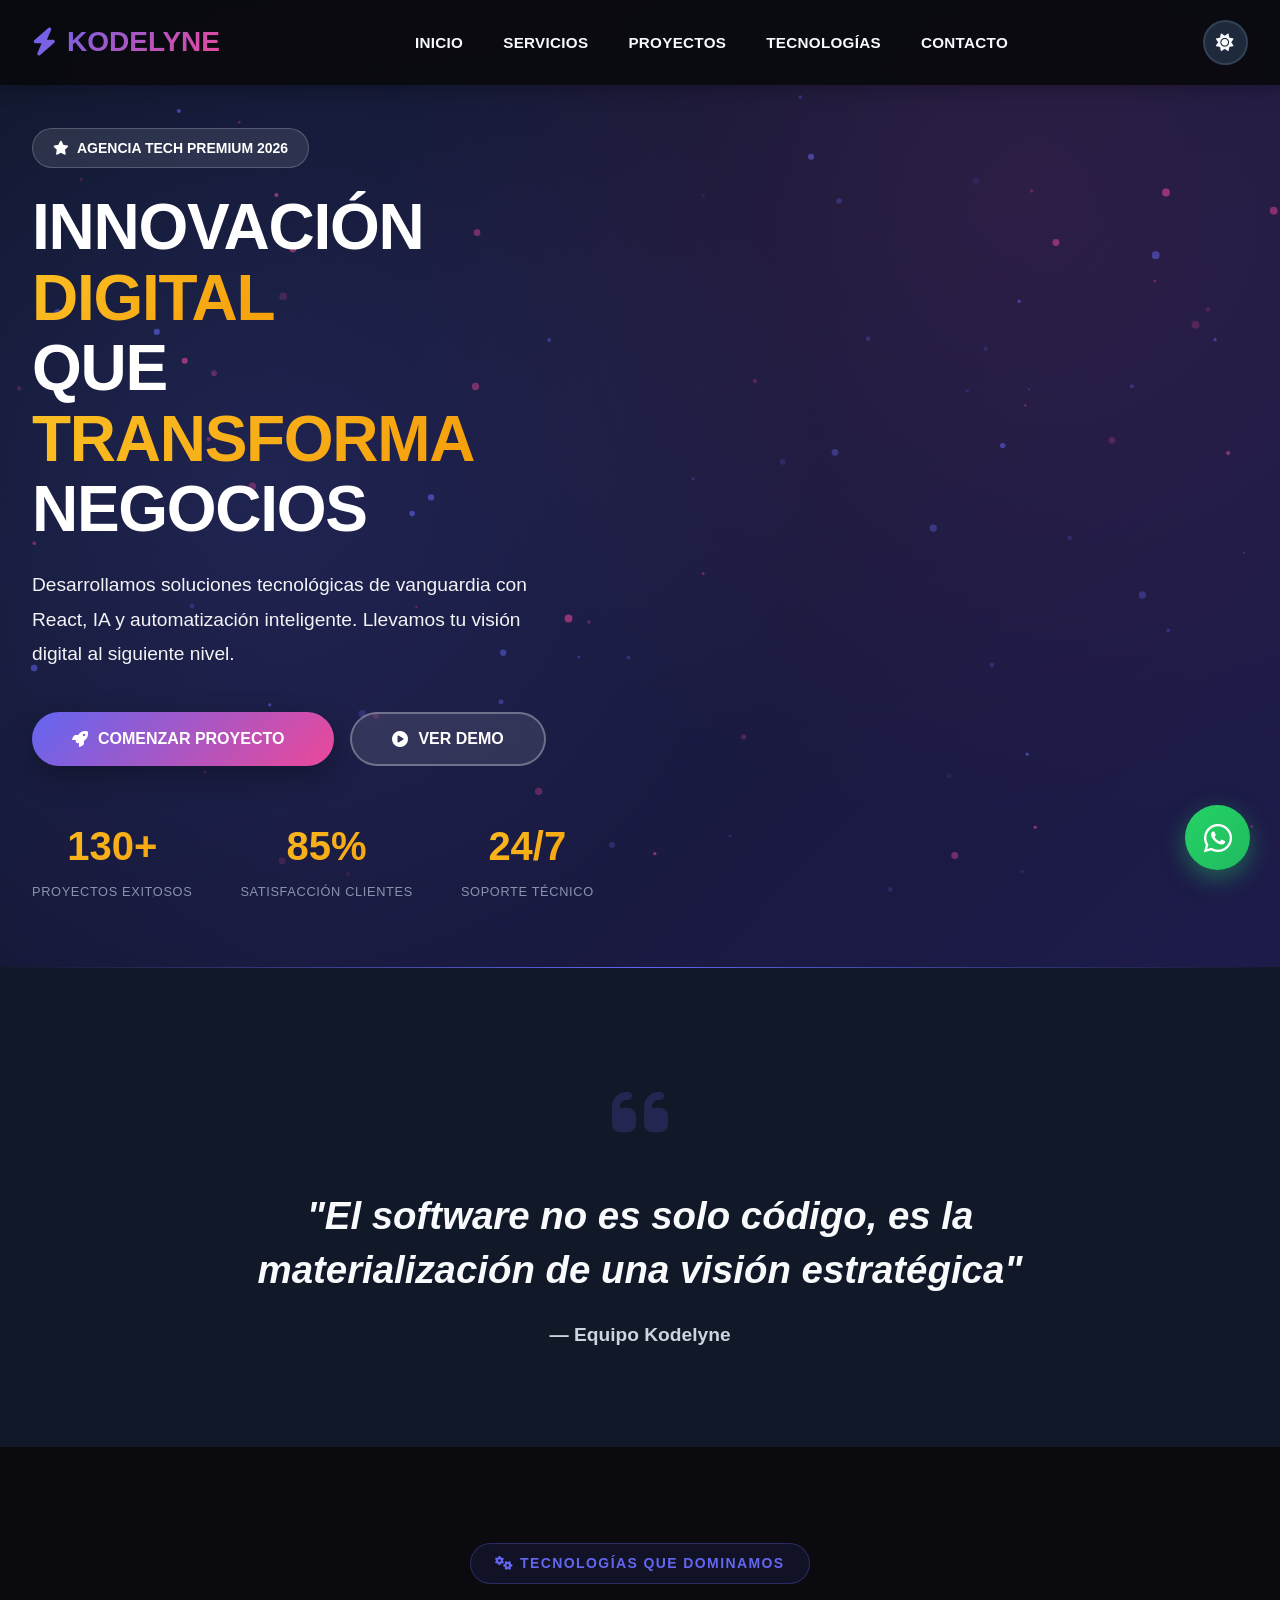
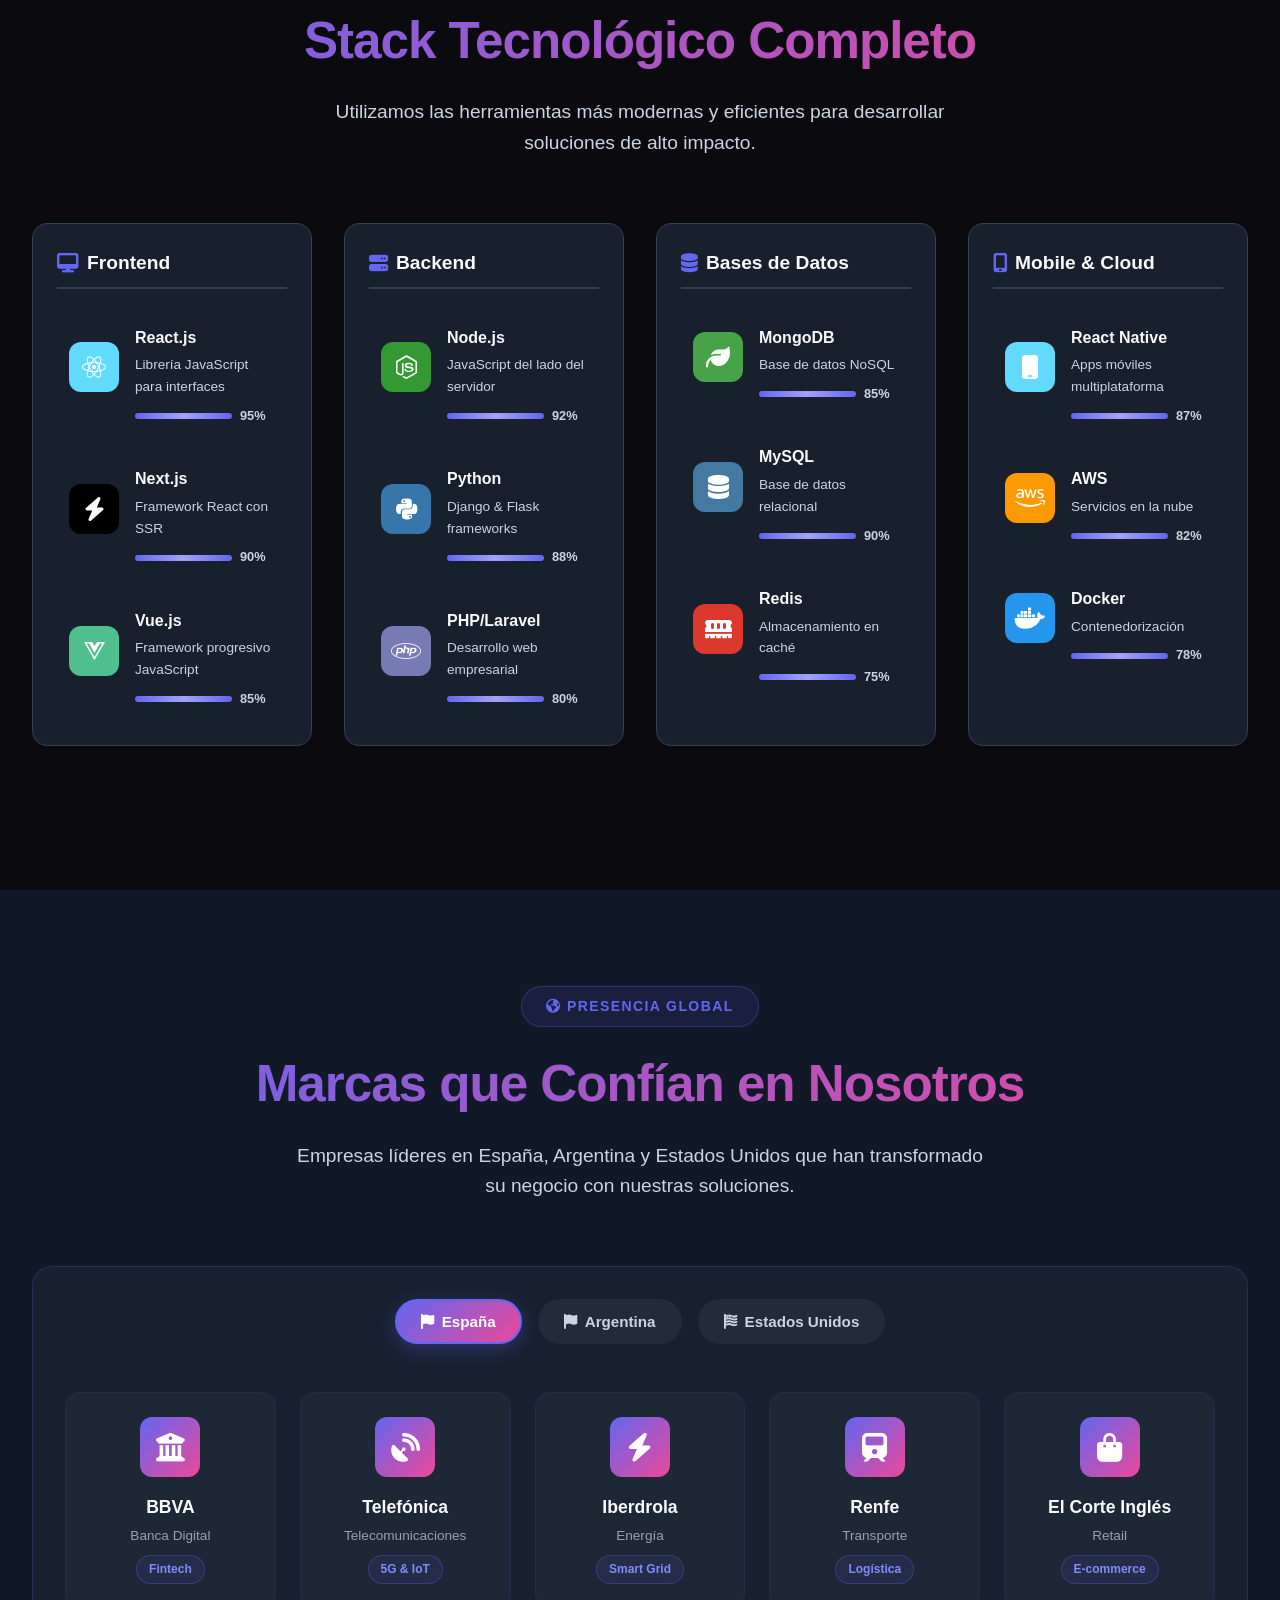
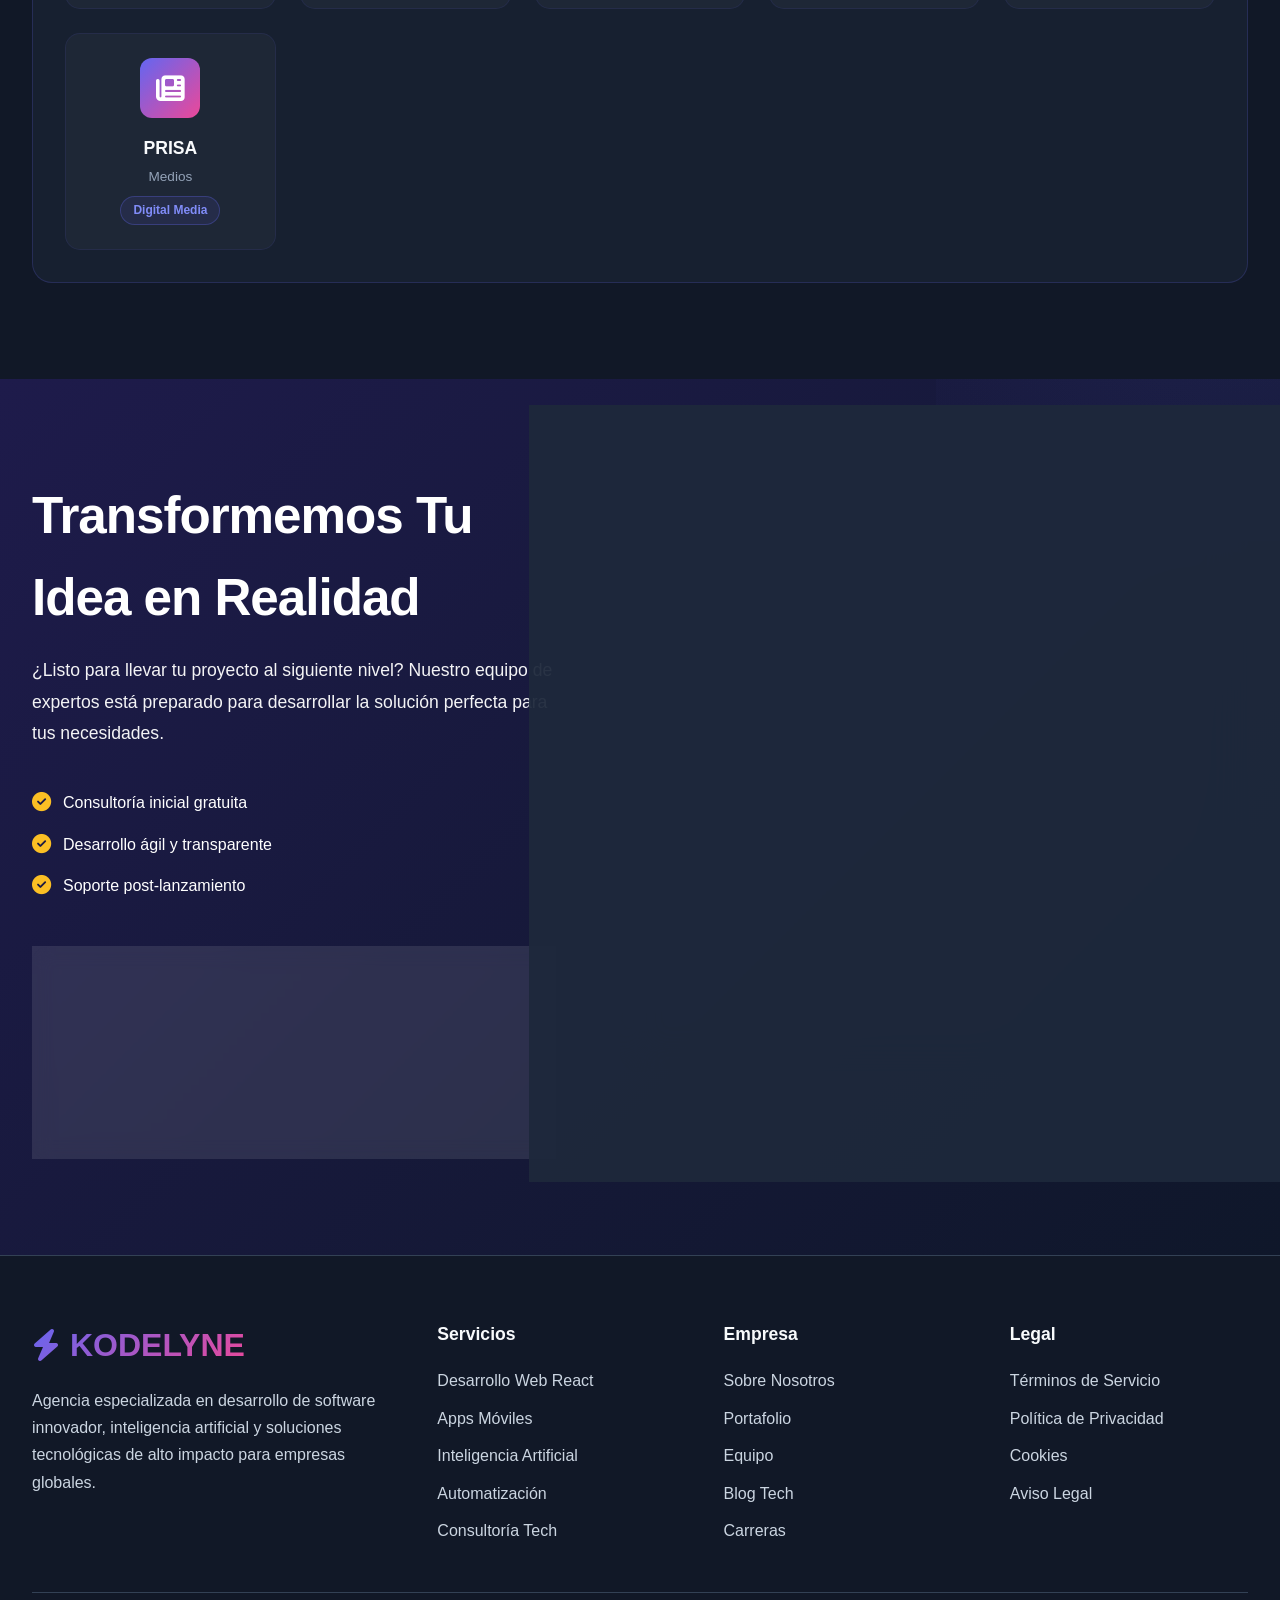
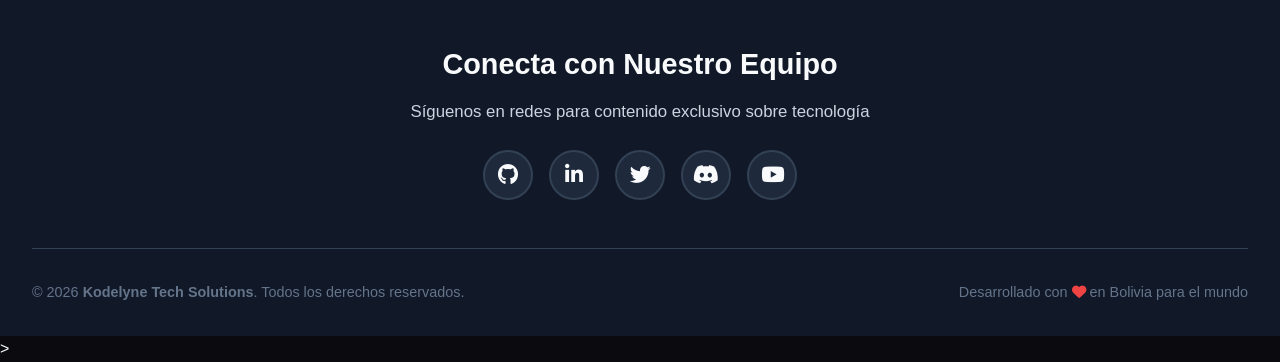
==== index.html @ aa5696c3 "Add files via upload" ====
<!DOCTYPE html>
<html lang="es">
<head>
    <meta charset="UTF-8">
    <meta name="viewport" content="width=device-width, initial-scale=1.0">
    <title>Kodelyne - Consultoría Tech Innovadora</title>
    
    <!-- SOLO CSS y FontAwesome -->
    <link rel="stylesheet" href="./css/styles.css">
    <link rel="stylesheet" href="https://cdnjs.cloudflare.com/ajax/libs/font-awesome/6.4.0/css/all.min.css">
    
    <!-- Precarga de fuentes -->
    <link rel="preconnect" href="https://fonts.googleapis.com">
    <link rel="preconnect" href="https://fonts.gstatic.com" crossorigin>
    <link href="https://fonts.googleapis.com/css2?family=Inter:wght@300;400;500;600;700;800;900&family=JetBrains+Mono:wght@400;500&display=swap" rel="stylesheet">
</head>
<body data-theme="dark">
<!-- NAVBAR -->
<nav class="navbar">
    <div class="container">
        <div class="logo">
            <i class="fas fa-bolt"></i> <span>KODELYNE</span>
        </div>
        <ul class="nav-links">
            <li><a href="#inicio" class="nav-link">INICIO</a></li>
            <li><a href="#servicios" class="nav-link">SERVICIOS</a></li>
            <li><a href="#proyectos" class="nav-link">PROYECTOS</a></li>
            <li><a href="#tecnologias" class="nav-link">TECNOLOGÍAS</a></li>
            <li><a href="#contacto" class="nav-link">CONTACTO</a></li>
        </ul>
        <div class="navbar-actions">
            <button class="theme-toggle" id="themeToggle">
                <i class="fas fa-sun"></i>
            </button>
            <div class="hamburger" id="hamburger">
                <span></span>
                <span></span>
                <span></span>
            </div>
        </div>
    </div>
</nav>

<!-- HERO SECTION -->
<section class="hero" id="inicio">
    <div class="hero-background">
        <div class="particles-container" id="particles"></div>
        <div class="hero-gradient"></div>
        <div class="floating-shapes">
            <div class="shape shape-1"></div>
            <div class="shape shape-2"></div>
            <div class="shape shape-3"></div>
        </div>
    </div>
    
    <div class="container hero-container">
        <div class="hero-content">
            <div class="hero-badge fade-in">
                <i class="fas fa-star"></i>
                <span>AGENCIA TECH PREMIUM 2026</span>
            </div>
            
            <h1 class="fade-in-delay">
                INNOVACIÓN <span class="gradient-text">DIGITAL</span><br>
                QUE <span class="gradient-text">TRANSFORMA</span> NEGOCIOS
            </h1>
            
            <p class="fade-in-delay-2">
                Desarrollamos soluciones tecnológicas de vanguardia con React, IA y automatización inteligente. 
                Llevamos tu visión digital al siguiente nivel.
            </p>
            
            <div class="hero-cta fade-in-delay-3">
                <button class="btn-primary">
                    <i class="fas fa-rocket"></i> COMENZAR PROYECTO
                    <span class="btn-ripple"></span>
                </button>
                <button class="btn-secondary">
                    <i class="fas fa-play-circle"></i> VER DEMO
                </button>
            </div>
            
            <div class="hero-stats fade-in-delay-4">
                <div class="stat-item">
                    <div class="stat-number" data-count="150">0+</div>
                    <div class="stat-label">PROYECTOS EXITOSOS</div>
                </div>
                <div class="stat-item">
                    <div class="stat-number" data-count="98">0%</div>
                    <div class="stat-label">SATISFACCIÓN CLIENTES</div>
                </div>
                <div class="stat-item">
                    <div class="stat-number">24/7</div>
                    <div class="stat-label">SOPORTE TÉCNICO</div>
                </div>
            </div>
        </div>
        
        <div class="hero-visual">
            <div class="phone-mockup">
                <div class="phone-frame">
                    <div class="phone-notch"></div>
                    <div class="phone-screen">
                        <div class="screen-content">
                            <div class="app-header">
                                <div class="app-dot"></div>
                                <div class="app-dot"></div>
                                <div class="app-dot"></div>
                            </div>
                            <div class="app-card app-card-1"></div>
                            <div class="app-card app-card-2"></div>
                            <div class="app-card app-card-3"></div>
                        </div>
                    </div>
                </div>
                <div class="phone-button"></div>
                <div class="phone-shadow"></div>
            </div>
        </div>
    </div>
</section>

<!-- QUOTE SECTION -->
<section class="quote-section">
    <div class="container">
        <div class="quote-content">
            <div class="quote-icon">
                <i class="fas fa-quote-left"></i>
            </div>
            <h2 class="quote-text">
                "El software no es solo código, es la materialización de una visión estratégica"
            </h2>
            <p class="quote-author">— Equipo Kodelyne</p>
        </div>
    </div>
</section>

<!-- SERVICIOS -->
<!-- Reemplaza la sección de servicios con esto: -->
<section class="servicios" id="servicios">
    <div class="container">
        <div class="section-header">
            <div class="section-badge">
                <i class="fas fa-cogs"></i> TECNOLOGÍAS QUE DOMINAMOS
            </div>
            <h2 class="section-title">Stack Tecnológico Completo</h2>
            <p class="section-description">
                Utilizamos las herramientas más modernas y eficientes para desarrollar soluciones de alto impacto.
            </p>
        </div>
        
        <div class="tech-stack-grid">
            <!-- Frontend -->
            <div class="tech-category">
                <h3 class="tech-category-title">
                    <i class="fas fa-desktop"></i> Frontend
                </h3>
                <div class="tech-list">
                    <div class="tech-item">
                        <div class="tech-icon react">
                            <i class="fab fa-react"></i>
                        </div>
                        <div class="tech-info">
                            <h4>React.js</h4>
                            <p>Librería JavaScript para interfaces</p>
                            <div class="tech-level">
                                <div class="level-bar" style="width: 95%"></div>
                                <span>95%</span>
                            </div>
                        </div>
                    </div>
                    
                    <div class="tech-item">
                        <div class="tech-icon next">
                            <i class="fas fa-bolt"></i>
                        </div>
                        <div class="tech-info">
                            <h4>Next.js</h4>
                            <p>Framework React con SSR</p>
                            <div class="tech-level">
                                <div class="level-bar" style="width: 90%"></div>
                                <span>90%</span>
                            </div>
                        </div>
                    </div>
                    
                    <div class="tech-item">
                        <div class="tech-icon vue">
                            <i class="fab fa-vuejs"></i>
                        </div>
                        <div class="tech-info">
                            <h4>Vue.js</h4>
                            <p>Framework progresivo JavaScript</p>
                            <div class="tech-level">
                                <div class="level-bar" style="width: 85%"></div>
                                <span>85%</span>
                            </div>
                        </div>
                    </div>
                </div>
            </div>
            
            <!-- Backend -->
            <div class="tech-category">
                <h3 class="tech-category-title">
                    <i class="fas fa-server"></i> Backend
                </h3>
                <div class="tech-list">
                    <div class="tech-item">
                        <div class="tech-icon node">
                            <i class="fab fa-node-js"></i>
                        </div>
                        <div class="tech-info">
                            <h4>Node.js</h4>
                            <p>JavaScript del lado del servidor</p>
                            <div class="tech-level">
                                <div class="level-bar" style="width: 92%"></div>
                                <span>92%</span>
                            </div>
                        </div>
                    </div>
                    
                    <div class="tech-item">
                        <div class="tech-icon python">
                            <i class="fab fa-python"></i>
                        </div>
                        <div class="tech-info">
                            <h4>Python</h4>
                            <p>Django & Flask frameworks</p>
                            <div class="tech-level">
                                <div class="level-bar" style="width: 88%"></div>
                                <span>88%</span>
                            </div>
                        </div>
                    </div>
                    
                    <div class="tech-item">
                        <div class="tech-icon php">
                            <i class="fab fa-php"></i>
                        </div>
                        <div class="tech-info">
                            <h4>PHP/Laravel</h4>
                            <p>Desarrollo web empresarial</p>
                            <div class="tech-level">
                                <div class="level-bar" style="width: 80%"></div>
                                <span>80%</span>
                            </div>
                        </div>
                    </div>
                </div>
            </div>
            
            <!-- Bases de Datos -->
            <div class="tech-category">
                <h3 class="tech-category-title">
                    <i class="fas fa-database"></i> Bases de Datos
                </h3>
                <div class="tech-list">
                    <div class="tech-item">
                        <div class="tech-icon mongo">
                            <i class="fas fa-leaf"></i>
                        </div>
                        <div class="tech-info">
                            <h4>MongoDB</h4>
                            <p>Base de datos NoSQL</p>
                            <div class="tech-level">
                                <div class="level-bar" style="width: 85%"></div>
                                <span>85%</span>
                            </div>
                        </div>
                    </div>
                    
                    <div class="tech-item">
                        <div class="tech-icon mysql">
                            <i class="fas fa-database"></i>
                        </div>
                        <div class="tech-info">
                            <h4>MySQL</h4>
                            <p>Base de datos relacional</p>
                            <div class="tech-level">
                                <div class="level-bar" style="width: 90%"></div>
                                <span>90%</span>
                            </div>
                        </div>
                    </div>
                    
                    <div class="tech-item">
                        <div class="tech-icon redis">
                            <i class="fas fa-memory"></i>
                        </div>
                        <div class="tech-info">
                            <h4>Redis</h4>
                            <p>Almacenamiento en caché</p>
                            <div class="tech-level">
                                <div class="level-bar" style="width: 75%"></div>
                                <span>75%</span>
                            </div>
                        </div>
                    </div>
                </div>
            </div>
            
            <!-- Mobile & Cloud -->
            <div class="tech-category">
                <h3 class="tech-category-title">
                    <i class="fas fa-mobile-alt"></i> Mobile & Cloud
                </h3>
                <div class="tech-list">
                    <div class="tech-item">
                        <div class="tech-icon react-native">
                            <i class="fas fa-mobile"></i>
                        </div>
                        <div class="tech-info">
                            <h4>React Native</h4>
                            <p>Apps móviles multiplataforma</p>
                            <div class="tech-level">
                                <div class="level-bar" style="width: 87%"></div>
                                <span>87%</span>
                            </div>
                        </div>
                    </div>
                    
                    <div class="tech-item">
                        <div class="tech-icon aws">
                            <i class="fab fa-aws"></i>
                        </div>
                        <div class="tech-info">
                            <h4>AWS</h4>
                            <p>Servicios en la nube</p>
                            <div class="tech-level">
                                <div class="level-bar" style="width: 82%"></div>
                                <span>82%</span>
                            </div>
                        </div>
                    </div>
                    
                    <div class="tech-item">
                        <div class="tech-icon docker">
                            <i class="fab fa-docker"></i>
                        </div>
                        <div class="tech-info">
                            <h4>Docker</h4>
                            <p>Contenedorización</p>
                            <div class="tech-level">
                                <div class="level-bar" style="width: 78%"></div>
                                <span>78%</span>
                            </div>
                        </div>
                    </div>
                </div>
            </div>
        </div>
    </div>
</section>

<!-- TECNOLOGÍAS -->

        
        <div class="tech-grid" id="techGrid">
            <!-- Tecnologías se cargarán dinámicamente -->
        </div>
    </div>
</section>

<!-- CLIENTES -->
<!-- Reemplaza la sección de clientes con esto: -->
<section class="clientes" id="clientes">
    <div class="container">
        <div class="section-header">
            <div class="section-badge">
                <i class="fas fa-globe-americas"></i> PRESENCIA GLOBAL
            </div>
            <h2 class="section-title">Marcas que Confían en Nosotros</h2>
            <p class="section-description">
                Empresas líderes en España, Argentina y Estados Unidos que han transformado su negocio con nuestras soluciones.
            </p>
        </div>
        
        <div class="marcas-container">
            <!-- Pestañas por país -->
            <div class="marcas-tabs">
                <button class="tab-btn active" data-country="espana">
                    <i class="fas fa-flag"></i> España
                </button>
                <button class="tab-btn" data-country="argentina">
                    <i class="fas fa-flag"></i> Argentina
                </button>
                <button class="tab-btn" data-country="usa">
                    <i class="fas fa-flag-usa"></i> Estados Unidos
                </button>
            </div>
            
            <!-- Contenido de pestañas -->
            <div class="marcas-content">
                <!-- España -->
                <div class="marcas-grid active" id="espana">
                    <div class="marca-card">
                        <div class="marca-logo">
                            <i class="fas fa-university"></i>
                        </div>
                        <h3>BBVA</h3>
                        <p>Banca Digital</p>
                        <span class="marca-tag">Fintech</span>
                    </div>
                    
                    <div class="marca-card">
                        <div class="marca-logo">
                            <i class="fas fa-satellite-dish"></i>
                        </div>
                        <h3>Telefónica</h3>
                        <p>Telecomunicaciones</p>
                        <span class="marca-tag">5G & IoT</span>
                    </div>
                    
                    <div class="marca-card">
                        <div class="marca-logo">
                            <i class="fas fa-bolt"></i>
                        </div>
                        <h3>Iberdrola</h3>
                        <p>Energía</p>
                        <span class="marca-tag">Smart Grid</span>
                    </div>
                    
                    <div class="marca-card">
                        <div class="marca-logo">
                            <i class="fas fa-train"></i>
                        </div>
                        <h3>Renfe</h3>
                        <p>Transporte</p>
                        <span class="marca-tag">Logística</span>
                    </div>
                    
                    <div class="marca-card">
                        <div class="marca-logo">
                            <i class="fas fa-shopping-bag"></i>
                        </div>
                        <h3>El Corte Inglés</h3>
                        <p>Retail</p>
                        <span class="marca-tag">E-commerce</span>
                    </div>
                    
                    <div class="marca-card">
                        <div class="marca-logo">
                            <i class="fas fa-newspaper"></i>
                        </div>
                        <h3>PRISA</h3>
                        <p>Medios</p>
                        <span class="marca-tag">Digital Media</span>
                    </div>
                </div>
                
                <!-- Argentina -->
                <div class="marcas-grid" id="argentina">
                    <div class="marca-card">
                        <div class="marca-logo">
                            <i class="fas fa-shopping-cart"></i>
                        </div>
                        <h3>Mercado Libre</h3>
                        <p>E-commerce</p>
                        <span class="marca-tag">Marketplace</span>
                    </div>
                    
                    <div class="marca-card">
                        <div class="marca-logo">
                            <i class="fas fa-newspaper"></i>
                        </div>
                        <h3>Grupo Clarín</h3>
                        <p>Medios</p>
                        <span class="marca-tag">Digital Media</span>
                    </div>
                    
                    <div class="marca-card">
                        <div class="marca-logo">
                            <i class="fas fa-oil-can"></i>
                        </div>
                        <h3>YPF</h3>
                        <p>Energía</p>
                        <span class="marca-tag">Oil & Gas</span>
                    </div>
                    
                    <div class="marca-card">
                        <div class="marca-logo">
                            <i class="fas fa-truck"></i>
                        </div>
                        <h3>Andreani</h3>
                        <p>Logística</p>
                        <span class="marca-tag">Delivery</span>
                    </div>
                    
                    <div class="marca-card">
                        <div class="marca-logo">
                            <i class="fas fa-utensils"></i>
                        </div>
                        <h3>Arcor</h3>
                        <p>Alimentos</p>
                        <span class="marca-tag">FMCG</span>
                    </div>
                    
                    <div class="marca-card">
                        <div class="marca-logo">
                            <i class="fas fa-bank"></i>
                        </div>
                        <h3>Banco Galicia</h3>
                        <p>Banca</p>
                        <span class="marca-tag">Fintech</span>
                    </div>
                </div>
                
                <!-- Estados Unidos (menor renombre) -->
                <div class="marcas-grid" id="usa">
                    <div class="marca-card">
                        <div class="marca-logo">
                            <i class="fas fa-cloud"></i>
                        </div>
                        <h3>DigitalOcean</h3>
                        <p>Cloud Hosting</p>
                        <span class="marca-tag">Infraestructura</span>
                    </div>
                    
                    <div class="marca-card">
                        <div class="marca-logo">
                            <i class="fas fa-chart-line"></i>
                        </div>
                        <h3>HubSpot</h3>
                        <p>Marketing</p>
                        <span class="marca-tag">CRM</span>
                    </div>
                    
                    <div class="marca-card">
                        <div class="marca-logo">
                            <i class="fas fa-code"></i>
                        </div>
                        <h3>GitLab</h3>
                        <p>DevOps</p>
                        <span class="marca-tag">CI/CD</span>
                    </div>
                    
                    <div class="marca-card">
                        <div class="marca-logo">
                            <i class="fas fa-database"></i>
                        </div>
                        <h3>MongoDB Inc.</h3>
                        <p>Base de Datos</p>
                        <span class="marca-tag">NoSQL</span>
                    </div>
                    
                    <div class="marca-card">
                        <div class="marca-logo">
                            <i class="fas fa-palette"></i>
                        </div>
                        <h3>Figma</h3>
                        <p>Diseño</p>
                        <span class="marca-tag">UI/UX</span>
                    </div>
                    
                    <div class="marca-card">
                        <div class="marca-logo">
                            <i class="fas fa-comments"></i>
                        </div>
                        <h3>Twilio</h3>
                        <p>Comunicaciones</p>
                        <span class="marca-tag">APIs</span>
                    </div>
                </div>
            </div>
        </div>
    </div>
</section>

<!-- CONTACTO -->
<section class="contacto" id="contacto">
    <div class="container">
        <div class="contacto-wrapper">
            <div class="contacto-info">
                <h2 class="section-title">Transformemos Tu Idea en Realidad</h2>
                <p class="contacto-description">
                    ¿Listo para llevar tu proyecto al siguiente nivel? Nuestro equipo de expertos está preparado para desarrollar la solución perfecta para tus necesidades.
                </p>
                
                <div class="contacto-features">
                    <div class="feature-item">
                        <i class="fas fa-check-circle"></i>
                        <span>Consultoría inicial gratuita</span>
                    </div>
                    <div class="feature-item">
                        <i class="fas fa-check-circle"></i>
                        <span>Desarrollo ágil y transparente</span>
                    </div>
                    <div class="feature-item">
                        <i class="fas fa-check-circle"></i>
                        <span>Soporte post-lanzamiento</span>
                    </div>
                </div>
                
                <div class="contacto-direct">
                    <h3><i class="fas fa-headset"></i> Contacto Directo</h3>
                    <div class="contact-item">
                        <i class="fas fa-envelope"></i>
                        <a href="mailto:contacto@kodelyne.com">contacto@kodelyne.com</a>
                    </div>
                    <div class="contact-item">
                        <i class="fas fa-phone"></i>
                        <a href="tel:+59170000000">+591 700 00000</a>
                    </div>
                    <div class="contact-item">
                        <i class="fas fa-map-marker-alt"></i>
                        <span>La Paz, Bolivia | Remoto Global</span>
                    </div>
                </div>
            </div>
            
            <div class="formulario-contacto">
                <form id="formularioContacto">
                    <div class="form-row">
                        <div class="form-group">
                            <label for="nombre"><i class="fas fa-user"></i> Nombre Completo</label>
                            <input type="text" id="nombre" class="input-field" placeholder="Ingresa tu nombre" required>
                        </div>
                        <div class="form-group">
                            <label for="email"><i class="fas fa-envelope"></i> Email Corporativo</label>
                            <input type="email" id="email" class="input-field" placeholder="tu@empresa.com" required>
                        </div>
                    </div>
                    
                    <div class="form-row">
                        <div class="form-group">
                            <label for="telefono"><i class="fas fa-phone"></i> Teléfono</label>
                            <input type="tel" id="telefono" class="input-field" placeholder="+591 XXX XXX">
                        </div>
                        <div class="form-group">
                            <label for="servicio"><i class="fas fa-cogs"></i> Servicio de Interés</label>
                            <select id="servicio" class="input-field" required>
                                <option value="">Selecciona una opción</option>
                                <option value="react">Desarrollo React/Next.js</option>
                                <option value="mobile">Apps Móviles</option>
                                <option value="ia">Inteligencia Artificial</option>
                                <option value="automation">Automatización N8N</option>
                                <option value="consulting">Consultoría Tech</option>
                                <option value="other">Otro Proyecto</option>
                            </select>
                        </div>
                    </div>
                    
                    <div class="form-group">
                        <label for="presupuesto"><i class="fas fa-dollar-sign"></i> Presupuesto Aproximado</label>
                        <select id="presupuesto" class="input-field">
                            <option value="">Selecciona un rango</option>
                            <option value="1-5">$1,000 - $5,000</option>
                            <option value="5-15">$5,000 - $15,000</option>
                            <option value="15-30">$15,000 - $30,000</option>
                            <option value="30+">$30,000+ (Proyecto empresarial)</option>
                            <option value="undefined">Por definir</option>
                        </select>
                    </div>
                    
                    <div class="form-group">
                        <label for="mensaje"><i class="fas fa-comment-alt"></i> Detalles del Proyecto</label>
                        <textarea id="mensaje" class="input-field" placeholder="Describe tu proyecto, objetivos y requerimientos..." rows="5" required></textarea>
                    </div>
                    
                    <button type="submit" class="btn-primary btn-submit">
                        <i class="fas fa-paper-plane"></i> ENVIAR PROPUESTA
                    </button>
                </form>
            </div>
        </div>
    </div>
</section>

<!-- FOOTER -->
<footer class="footer">
    <div class="container">
        <div class="footer-content">
          <!-- Reemplaza la parte del footer brand con esto: -->
<div class="footer-brand">
    <a href="#inicio" class="logo footer-logo">
        <i class="fas fa-bolt"></i> 
        <span>KODELYNE</span>
    </a>
    <p class="footer-description">
        Agencia especializada en desarrollo de software innovador, inteligencia artificial y soluciones tecnológicas de alto impacto para empresas globales.
    </p>
</div>
            
            <div class="footer-column">
                <h4>Servicios</h4>
                <ul>
                    <li><a href="#">Desarrollo Web React</a></li>
                    <li><a href="#">Apps Móviles</a></li>
                    <li><a href="#">Inteligencia Artificial</a></li>
                    <li><a href="#">Automatización</a></li>
                    <li><a href="#">Consultoría Tech</a></li>
                </ul>
            </div>
            
            <div class="footer-column">
                <h4>Empresa</h4>
                <ul>
                    <li><a href="#">Sobre Nosotros</a></li>
                    <li><a href="#">Portafolio</a></li>
                    <li><a href="#">Equipo</a></li>
                    <li><a href="#">Blog Tech</a></li>
                    <li><a href="#">Carreras</a></li>
                </ul>
            </div>
            
            <div class="footer-column">
                <h4>Legal</h4>
                <ul>
                    <li><a href="#">Términos de Servicio</a></li>
                    <li><a href="#">Política de Privacidad</a></li>
                    <li><a href="#">Cookies</a></li>
                    <li><a href="#">Aviso Legal</a></li>
                </ul>
            </div>
        </div>
        
        <div class="footer-social">
            <h3>Conecta con Nuestro Equipo</h3>
            <p>Síguenos en redes para contenido exclusivo sobre tecnología</p>
            <div class="social-links">
                <a href="#" class="social-link">
                    <i class="fab fa-github"></i>
                </a>
                <a href="#" class="social-link">
                    <i class="fab fa-linkedin-in"></i>
                </a>
                <a href="#" class="social-link">
                    <i class="fab fa-twitter"></i>
                </a>
                <a href="#" class="social-link">
                    <i class="fab fa-discord"></i>
                </a>
                <a href="#" class="social-link">
                    <i class="fab fa-youtube"></i>
                </a>
            </div>
        </div>
        
        <div class="footer-bottom">
            <p>© 2026 <strong>Kodelyne Tech Solutions</strong>. Todos los derechos reservados.</p>
            <p>Desarrollado con <i class="fas fa-heart"></i> en Bolivia para el mundo</p>
        </div>
    </div>
</footer>

<!-- BOTONES FLOTANTES -->
<button class="scroll-top" id="scrollTop">
    <i class="fas fa-arrow-up"></i>
</button>

<a href="https://wa.me/59170000000?text=Hola%20Kodelyne%2C%20vi%20su%20web%20y%20me%20interesa%20saber%20m%C3%A1s" 
   class="whatsapp-btn" target="_blank">
    <i class="fab fa-whatsapp"></i>
</a>

<!-- REACT ROOT -->
<div id="react-root"></div>

<!-- AL FINAL DEL BODY: -->
    <script src="./js/script.js"></script>
    <script src="./js/particles.js"></script>
    
    <!-- Script de inicialización -->
    <script>
        document.addEventListener('DOMContentLoaded', function() {
            console.log('🚀 Kodelyne inicializado');
            // Tu código de inicialización aquí
        });
    </script>
</body>
</html>>
---- css/styles.css ----
/* ==========================================
   RESET Y BASE
   ========================================== */
* {
    margin: 0;
    padding: 0;
    box-sizing: border-box;
}

html {
    scroll-behavior: smooth;
    font-size: 16px;
}

body {
    font-family: -apple-system, BlinkMacSystemFont, 'Segoe UI', Roboto, Oxygen, Ubuntu, sans-serif;
    line-height: 1.6;
    color: #f8fafc;
    background: #0a0a0f;
    overflow-x: hidden;
    transition: background-color 0.3s ease, color 0.3s ease;
}

.container {
    max-width: 1280px;
    margin: 0 auto;
    padding: 0 2rem;
}

img {
    max-width: 100%;
    height: auto;
    display: block;
}

/* ==========================================
   ANIMACIONES BASE
   ========================================== */
@keyframes fadeInUp {
    from {
        opacity: 0;
        transform: translateY(40px);
    }
    to {
        opacity: 1;
        transform: translateY(0);
    }
}

@keyframes float {
    0%, 100% {
        transform: translateY(0px);
    }
    50% {
        transform: translateY(-20px);
    }
}

@keyframes pulse {
    0%, 100% {
        opacity: 1;
        transform: scale(1);
    }
    50% {
        opacity: 0.7;
        transform: scale(1.05);
    }
}

@keyframes gradient {
    0% {
        background-position: 0% 50%;
    }
    50% {
        background-position: 100% 50%;
    }
    100% {
        background-position: 0% 50%;
    }
}

@keyframes glow {
    0%, 100% {
        box-shadow: 0 0 20px rgba(99, 102, 241, 0.3);
    }
    50% {
        box-shadow: 0 0 40px rgba(99, 102, 241, 0.6);
    }
}

/* ==========================================
   NAVBAR
   ========================================== */
.navbar {
    position: fixed;
    top: 0;
    left: 0;
    right: 0;
    background: rgba(10, 10, 15, 0.95);
    backdrop-filter: blur(20px);
    padding: 1.25rem 0;
    z-index: 1000;
    box-shadow: 0 2px 20px rgba(0, 0, 0, 0.3);
    animation: slideDown 0.6s ease-out;
}

@keyframes slideDown {
    from {
        transform: translateY(-100%);
        opacity: 0;
    }
    to {
        transform: translateY(0);
        opacity: 1;
    }
}

.navbar .container {
    display: flex;
    justify-content: space-between;
    align-items: center;
}

.logo {
    font-size: 1.75rem;
    font-weight: 800;
    background: linear-gradient(135deg, #6366f1, #ec4899);
    -webkit-background-clip: text;
    background-clip: text;
    -webkit-text-fill-color: transparent;
    display: flex;
    align-items: center;
    gap: 0.625rem;
    transition: all 0.4s ease;
    cursor: pointer;
}

.logo:hover {
    transform: scale(1.05);
}

.nav-links {
    display: flex;
    list-style: none;
    gap: 2.5rem;
    align-items: center;
}

.nav-links a {
    text-decoration: none;
    color: #f8fafc;
    font-weight: 600;
    font-size: 0.95rem;
    position: relative;
    transition: all 0.3s ease;
    letter-spacing: 0.02em;
    padding: 0.5rem 0;
}

.nav-links a::after {
    content: '';
    position: absolute;
    bottom: 0;
    left: 0;
    width: 0;
    height: 2px;
    background: linear-gradient(135deg, #6366f1, #ec4899);
    transition: width 0.3s ease;
}

.nav-links a:hover {
    color: #818cf8;
}

.nav-links a:hover::after {
    width: 100%;
}

.navbar-actions {
    display: flex;
    align-items: center;
    gap: 1.25rem;
}

.theme-toggle {
    background: #1e293b;
    border: 2px solid #334155;
    color: #f8fafc;
    width: 45px;
    height: 45px;
    border-radius: 50%;
    display: flex;
    align-items: center;
    justify-content: center;
    cursor: pointer;
    transition: all 0.4s ease;
    font-size: 1.1rem;
}

.theme-toggle:hover {
    background: #6366f1;
    color: white;
    border-color: #6366f1;
    transform: rotate(180deg);
}

.hamburger {
    display: none;
    flex-direction: column;
    cursor: pointer;
    gap: 5px;
    padding: 0.5rem;
}

.hamburger span {
    width: 28px;
    height: 3px;
    background: #f8fafc;
    border-radius: 3px;
    transition: all 0.3s ease;
}

/* ==========================================
   HERO SECTION
   ========================================== */
.hero {
    min-height: 100vh;
    display: flex;
    align-items: center;
    position: relative;
    overflow: hidden;
    padding: 8rem 0 4rem;
    background: linear-gradient(135deg, #0f172a 0%, #1e1b4b 100%);
}

.hero::before {
    content: '';
    position: absolute;
    top: 0;
    left: 0;
    right: 0;
    bottom: 0;
    background: 
        radial-gradient(circle at 20% 50%, rgba(99, 102, 241, 0.15) 0%, transparent 50%),
        radial-gradient(circle at 80% 20%, rgba(236, 72, 153, 0.1) 0%, transparent 50%);
    z-index: 0;
}

.hero-container {
    display: grid;
    grid-template-columns: 1fr 1fr;
    gap: 4rem;
    align-items: center;
    position: relative;
    z-index: 1;
}

.hero-content {
    color: white;
    animation: fadeInUp 0.8s ease-out;
}

.hero-badge {
    display: inline-flex;
    align-items: center;
    gap: 0.5rem;
    background: rgba(255, 255, 255, 0.1);
    backdrop-filter: blur(10px);
    padding: 0.5rem 1.25rem;
    border-radius: 50px;
    font-size: 0.875rem;
    font-weight: 600;
    margin-bottom: 1.5rem;
    border: 1px solid rgba(255, 255, 255, 0.2);
    animation: fadeInUp 0.8s ease-out 0.2s backwards;
}

.hero h1 {
    font-size: clamp(2.5rem, 5vw, 4rem);
    font-weight: 900;
    line-height: 1.1;
    margin-bottom: 1.5rem;
    letter-spacing: -0.02em;
    animation: fadeInUp 0.8s ease-out 0.4s backwards;
}

.gradient-text {
    background: linear-gradient(135deg, #fbbf24, #f59e0b, #ec4899);
    background-size: 200% 200%;
    -webkit-background-clip: text;
    background-clip: text;
    -webkit-text-fill-color: transparent;
    animation: gradient 3s ease infinite;
    display: inline-block;
}

.hero p {
    font-size: 1.2rem;
    line-height: 1.8;
    opacity: 0.95;
    margin-bottom: 2.5rem;
    max-width: 90%;
    animation: fadeInUp 0.8s ease-out 0.6s backwards;
}

.hero-cta {
    display: flex;
    gap: 1rem;
    flex-wrap: wrap;
    margin-bottom: 3rem;
    animation: fadeInUp 0.8s ease-out 0.8s backwards;
}

.btn-primary {
    background: linear-gradient(135deg, #6366f1, #ec4899);
    color: white;
    border: none;
    padding: 1rem 2.5rem;
    font-size: 1rem;
    font-weight: 600;
    border-radius: 50px;
    cursor: pointer;
    transition: all 0.4s ease;
    box-shadow: 0 10px 30px rgba(0, 0, 0, 0.3);
    display: inline-flex;
    align-items: center;
    gap: 0.625rem;
    position: relative;
    overflow: hidden;
}

.btn-primary:hover {
    transform: translateY(-3px);
    box-shadow: 0 15px 40px rgba(0, 0, 0, 0.4);
    animation: glow 2s infinite;
}

.btn-primary::after {
    content: '';
    position: absolute;
    top: 50%;
    left: 50%;
    width: 0;
    height: 0;
    border-radius: 50%;
    background: rgba(255, 255, 255, 0.2);
    transform: translate(-50%, -50%);
    transition: width 0.6s, height 0.6s;
}

.btn-primary:hover::after {
    width: 300px;
    height: 300px;
}

.btn-secondary {
    background: rgba(255, 255, 255, 0.1);
    backdrop-filter: blur(10px);
    color: white;
    border: 2px solid rgba(255, 255, 255, 0.3);
    padding: 1rem 2.5rem;
    font-size: 1rem;
    font-weight: 600;
    border-radius: 50px;
    cursor: pointer;
    transition: all 0.4s ease;
    display: inline-flex;
    align-items: center;
    gap: 0.625rem;
}

.btn-secondary:hover {
    background: white;
    color: #6366f1;
    border-color: white;
    transform: translateY(-3px);
}

.hero-stats {
    display: flex;
    gap: 3rem;
    animation: fadeInUp 0.8s ease-out 1s backwards;
}

.stat-item {
    text-align: center;
}

.stat-number {
    font-size: 2.5rem;
    font-weight: 900;
    background: linear-gradient(135deg, #fbbf24, #f59e0b);
    -webkit-background-clip: text;
    background-clip: text;
    -webkit-text-fill-color: transparent;
    margin-bottom: 0.25rem;
    animation: pulse 2s infinite;
}

.stat-label {
    font-size: 0.875rem;
    opacity: 0.9;
    font-weight: 500;
    color: #cbd5e1;
}

/* ==========================================
   QUOTE SECTION
   ========================================== */
.quote-section {
    padding: 6rem 0;
    background: #111827;
    position: relative;
    overflow: hidden;
}

.quote-section::before {
    content: '';
    position: absolute;
    top: 0;
    left: 0;
    right: 0;
    height: 1px;
    background: linear-gradient(90deg, transparent, #6366f1, transparent);
}

.quote-content {
    text-align: center;
    max-width: 900px;
    margin: 0 auto;
    position: relative;
    animation: fadeInUp 0.8s ease-out;
}

.quote-icon {
    font-size: 4rem;
    color: #6366f1;
    opacity: 0.2;
    margin-bottom: 1.5rem;
    animation: float 3s ease-in-out infinite;
}

.quote-text {
    font-size: clamp(1.5rem, 3vw, 2.5rem);
    font-weight: 700;
    color: #f8fafc;
    line-height: 1.4;
    margin-bottom: 1.5rem;
    font-style: italic;
    animation: fadeInUp 0.8s ease-out 0.2s backwards;
}

.quote-author {
    font-size: 1.2rem;
    color: #cbd5e1;
    font-weight: 600;
    font-style: normal;
    animation: fadeInUp 0.8s ease-out 0.4s backwards;
}

/* ==========================================
   SERVICIOS
   ========================================== */
.servicios {
    padding: 6rem 0;
    background: #0a0a0f;
}

.section-header {
    text-align: center;
    margin-bottom: 4rem;
    animation: fadeInUp 0.8s ease-out;
}

.section-badge {
    display: inline-block;
    background: rgba(99, 102, 241, 0.1);
    color: #6366f1;
    padding: 0.5rem 1.5rem;
    border-radius: 50px;
    font-size: 0.875rem;
    font-weight: 700;
    text-transform: uppercase;
    letter-spacing: 0.1em;
    margin-bottom: 1rem;
    border: 1px solid rgba(99, 102, 241, 0.3);
}

.section-title {
    font-size: clamp(2.5rem, 4vw, 3.5rem);
    font-weight: 900;
    background: linear-gradient(135deg, #6366f1, #ec4899);
    -webkit-background-clip: text;
    background-clip: text;
    -webkit-text-fill-color: transparent;
    margin-bottom: 1rem;
    letter-spacing: -0.02em;
}

.section-description {
    font-size: 1.2rem;
    color: #cbd5e1;
    max-width: 700px;
    margin: 0 auto;
}

.servicios-grid {
    display: grid;
    grid-template-columns: repeat(auto-fit, minmax(320px, 1fr));
    gap: 2rem;
}

.servicio-card {
    background: rgba(30, 41, 59, 0.7);
    backdrop-filter: blur(10px);
    padding: 2.5rem;
    border-radius: 20px;
    transition: all 0.4s ease;
    border: 1px solid rgba(99, 102, 241, 0.3);
    position: relative;
    overflow: hidden;
    animation: fadeInUp 0.8s ease-out;
}

.servicio-card:hover {
    transform: translateY(-10px);
    box-shadow: 
        0 20px 40px rgba(0, 0, 0, 0.6),
        0 0 30px rgba(99, 102, 241, 0.2);
    border-color: #6366f1;
}

.servicio-card::before {
    content: '';
    position: absolute;
    top: -2px;
    left: -2px;
    right: -2px;
    bottom: -2px;
    background: linear-gradient(135deg, #6366f1, #ec4899);
    border-radius: 22px;
    z-index: -1;
    opacity: 0;
    transition: opacity 0.3s ease;
}

.servicio-card:hover::before {
    opacity: 1;
}

.servicio-icon {
    width: 70px;
    height: 70px;
    background: linear-gradient(135deg, #6366f1, #ec4899);
    border-radius: 18px;
    display: flex;
    align-items: center;
    justify-content: center;
    margin-bottom: 1.5rem;
    transition: all 0.4s ease;
}

.servicio-icon i {
    font-size: 2rem;
    color: white;
}

.servicio-card:hover .servicio-icon {
    transform: rotate(10deg) scale(1.1);
    animation: pulse 1s ease-in-out infinite;
}

.servicio-card h3 {
    font-size: 1.5rem;
    font-weight: 700;
    color: #f8fafc;
    margin-bottom: 0.75rem;
}

.servicio-card > p {
    color: #cbd5e1;
    margin-bottom: 1.5rem;
    line-height: 1.7;
}

.servicio-features {
    list-style: none;
    display: flex;
    flex-direction: column;
    gap: 0.625rem;
}

.servicio-features li {
    display: flex;
    align-items: center;
    gap: 0.625rem;
    color: #94a3b8;
    font-size: 0.9rem;
}

.servicio-features i {
    color: #6366f1;
    font-size: 0.875rem;
}

/* ==========================================
   TECNOLOGÍAS
   ========================================== */
.tecnologias {
    padding: 6rem 0;
    background: linear-gradient(135deg, #1e1b4b 0%, #0f172a 100%);
    position: relative;
    overflow: hidden;
}

.tech-grid {
    display: grid;
    grid-template-columns: repeat(auto-fit, minmax(150px, 1fr));
    gap: 1.5rem;
    margin-top: 3rem;
}

.tech-card {
    background: rgba(255, 255, 255, 0.05);
    backdrop-filter: blur(10px);
    border: 1px solid rgba(99, 102, 241, 0.3);
    border-radius: 15px;
    padding: 1.5rem;
    text-align: center;
    transition: all 0.4s ease;
    cursor: pointer;
    position: relative;
    overflow: hidden;
    animation: fadeInUp 0.8s ease-out;
}

.tech-card:hover {
    transform: translateY(-10px);
    border-color: #6366f1;
    box-shadow: 0 20px 40px rgba(0, 0, 0, 0.4);
}

.tech-icon {
    font-size: 2.5rem;
    margin-bottom: 1rem;
    transition: all 0.4s ease;
}

.tech-card:hover .tech-icon {
    transform: scale(1.2);
    animation: float 2s ease-in-out infinite;
}

.tech-name {
    font-size: 0.9rem;
    font-weight: 600;
    color: #f8fafc;
}

.skill-bar {
    height: 8px;
    background: #334155;
    border-radius: 4px;
    overflow: hidden;
    margin-top: 0.5rem;
    position: relative;
}

.skill-progress {
    height: 100%;
    background: linear-gradient(135deg, #6366f1, #ec4899);
    border-radius: 4px;
    width: 0;
    transition: width 1.5s ease-out;
}

.tech-card:hover .skill-progress {
    width: var(--level, 80%);
}

/* ==========================================
   CLIENTES
   ========================================== */
.clientes {
    padding: 6rem 0;
    background: #111827;
}

.slider-container {
    position: relative;
    max-width: 1100px;
    margin: 0 auto;
    padding: 0 80px;
}

.slider {
    display: flex;
    gap: 2rem;
    overflow: hidden;
    scroll-behavior: smooth;
}

.slider-item {
    min-width: 220px;
    height: 130px;
    background: #1e293b;
    border-radius: 15px;
    display: flex;
    align-items: center;
    justify-content: center;
    padding: 1.5rem;
    cursor: pointer;
    transition: all 0.4s ease;
    border: 2px solid #334155;
    flex-shrink: 0;
    animation: fadeInUp 0.8s ease-out;
}

.slider-item:hover {
    transform: translateY(-5px);
    border-color: #6366f1;
    box-shadow: 0 15px 35px rgba(0, 0, 0, 0.4);
}

.slider-btn {
    position: absolute;
    top: 50%;
    transform: translateY(-50%);
    background: #6366f1;
    color: white;
    border: none;
    width: 55px;
    height: 55px;
    border-radius: 50%;
    cursor: pointer;
    font-size: 1.2rem;
    transition: all 0.4s ease;
    z-index: 10;
    display: flex;
    align-items: center;
    justify-content: center;
    box-shadow: 0 5px 20px rgba(99, 102, 241, 0.3);
}

.slider-btn.prev {
    left: 0;
}

.slider-btn.next {
    right: 0;
}

.slider-btn:hover {
    background: #ec4899;
    transform: translateY(-50%) scale(1.1);
    box-shadow: 0 8px 25px rgba(236, 72, 153, 0.4);
}

/* ==========================================
   CONTACTO
   ========================================== */
.contacto {
    padding: 6rem 0;
    background: linear-gradient(135deg, #1e1b4b 0%, #0f172a 100%);
    position: relative;
    overflow: hidden;
}

.contacto::before {
    content: '';
    position: absolute;
    top: -50%;
    right: -20%;
    width: 600px;
    height: 600px;
    background: radial-gradient(circle, rgba(99, 102, 241, 0.1), transparent);
    animation: float 10s ease-in-out infinite;
}

.contacto-wrapper {
    display: grid;
    grid-template-columns: 1fr 1.2fr;
    gap: 4rem;
    align-items: start;
    position: relative;
    z-index: 1;
}

.contacto-info {
    color: white;
    animation: fadeInUp 0.8s ease-out;
}

.contacto-info .section-title {
    color: white;
    background: none;
   
    -webkit-text-fill-color: unset;
    text-align: left;
    margin-bottom: 1rem;
}

.contacto-description {
    font-size: 1.1rem;
    line-height: 1.8;
    opacity: 0.95;
    margin-bottom: 2.5rem;
}

.contacto-features {
    display: flex;
    flex-direction: column;
    gap: 1rem;
    margin-bottom: 3rem;
}

.feature-item {
    display: flex;
    align-items: center;
    gap: 0.75rem;
    font-size: 1rem;
}

.feature-item i {
    color: #fbbf24;
    font-size: 1.2rem;
    animation: pulse 2s infinite;
}

.contacto-direct {
    background: rgba(255, 255, 255, 0.1);
    backdrop-filter: blur(10px);
    border-radius: 15px;
    padding: 1.5rem;
    border: 1px solid rgba(255, 255, 255, 0.2);
    animation: fadeInUp 0.8s ease-out 0.2s backwards;
}

.contacto-direct h3 {
    font-size: 1.3rem;
    margin-bottom: 1rem;
    color: #f8fafc;
}

.contact-item {
    display: flex;
    align-items: center;
    gap: 0.75rem;
    margin-bottom: 0.75rem;
}

.contact-item i {
    color: #fbbf24;
    font-size: 1.1rem;
}

.contact-item a {
    color: white;
    text-decoration: none;
    transition: all 0.3s ease;
}

.contact-item a:hover {
    color: #fbbf24;
    transform: translateX(5px);
}

.formulario-contacto {
    background: rgba(30, 41, 59, 0.95);
    backdrop-filter: blur(20px);
    padding: 2.5rem;
    border-radius: 20px;
    box-shadow: 0 20px 60px rgba(0, 0, 0, 0.3);
    border: 1px solid rgba(99, 102, 241, 0.3);
    animation: fadeInUp 0.8s ease-out 0.4s backwards;
}

.form-row {
    display: grid;
    grid-template-columns: 1fr 1fr;
    gap: 1.5rem;
    margin-bottom: 1.5rem;
}

.form-group {
    display: flex;
    flex-direction: column;
}

.form-group label {
    color: #cbd5e1;
    font-size: 0.875rem;
    font-weight: 600;
    margin-bottom: 0.5rem;
    text-transform: uppercase;
    letter-spacing: 0.05em;
    display: flex;
    align-items: center;
    gap: 0.5rem;
}

.input-field {
    width: 100%;
    padding: 1rem;
    background: #1e293b;
    border: 2px solid #334155;
    border-radius: 10px;
    color: #f8fafc;
    font-size: 1rem;
    transition: all 0.3s ease;
    outline: none;
}

.input-field:focus {
    border-color: #6366f1;
    background: #0f172a;
    box-shadow: 0 0 0 4px rgba(99, 102, 241, 0.1);
    transform: translateY(-2px);
}

.input-field::placeholder {
    color: #64748b;
}

textarea.input-field {
    resize: vertical;
    min-height: 120px;
    font-family: inherit;
}

select.input-field {
    cursor: pointer;
    appearance: none;
    background-image: url("data:image/svg+xml,%3Csvg xmlns='http://www.w3.org/2000/svg' fill='none' viewBox='0 0 24 24' stroke='%236366f1'%3E%3Cpath stroke-linecap='round' stroke-linejoin='round' stroke-width='2' d='M19 9l-7 7-7-7'%3E%3C/path%3E%3C/svg%3E");
    background-repeat: no-repeat;
    background-position: right 1rem center;
    background-size: 1.5rem;
}

.btn-submit {
    width: 100%;
    margin-top: 0.5rem;
    animation: fadeInUp 0.8s ease-out 0.6s backwards;
}

/* ==========================================
   FOOTER
   ========================================== */
.footer {
    background: #111827;
    padding: 4rem 0 2rem;
    border-top: 1px solid #334155;
}

.footer-content {
    display: grid;
    grid-template-columns: 1.5fr 1fr 1fr 1fr;
    gap: 3rem;
    margin-bottom: 3rem;
}

.footer-brand .logo {
    margin-bottom: 1rem;
    font-size: 2rem;
}

.footer-description {
    color: #cbd5e1;
    line-height: 1.7;
    max-width: 350px;
}

.footer-column h4 {
    color: #f8fafc;
    font-size: 1.1rem;
    font-weight: 700;
    margin-bottom: 1.25rem;
}

.footer-column ul {
    list-style: none;
    display: flex;
    flex-direction: column;
    gap: 0.75rem;
}

.footer-column a {
    color: #cbd5e1;
    text-decoration: none;
    transition: all 0.3s ease;
    display: inline-block;
}

.footer-column a:hover {
    color: #6366f1;
    transform: translateX(5px);
}

.footer-social {
    text-align: center;
    padding: 3rem 0;
    border-top: 1px solid #334155;
    border-bottom: 1px solid #334155;
    margin-bottom: 2rem;
}

.footer-social h3 {
    font-size: 1.8rem;
    font-weight: 800;
    color: #f8fafc;
    margin-bottom: 0.75rem;
}

.footer-social > p {
    color: #cbd5e1;
    margin-bottom: 1.5rem;
    font-size: 1.05rem;
}

.social-links {
    display: flex;
    justify-content: center;
    gap: 1rem;
}

.social-links a {
    width: 50px;
    height: 50px;
    background: #1e293b;
    border: 2px solid #334155;
    color: #f8fafc;
    border-radius: 50%;
    display: flex;
    align-items: center;
    justify-content: center;
    font-size: 1.3rem;
    transition: all 0.4s ease;
    text-decoration: none;
}

.social-links a:hover {
    background: linear-gradient(135deg, #6366f1, #ec4899);
    color: white;
    border-color: transparent;
    transform: translateY(-5px) rotate(10deg);
    box-shadow: 0 10px 25px rgba(99, 102, 241, 0.3);
}

.footer-bottom {
    display: flex;
    justify-content: space-between;
    align-items: center;
    flex-wrap: wrap;
    gap: 1rem;
    color: #64748b;
    font-size: 0.9rem;
}

.footer-bottom i {
    color: #ef4444;
    animation: pulse 1.5s ease-in-out infinite;
}

/* ==========================================
   BOTONES FLOTANTES
   ========================================== */
.whatsapp-btn {
    position: fixed;
    bottom: 30px;
    right: 30px;
    width: 65px;
    height: 65px;
    background: linear-gradient(135deg, #25d366, #20ba5f);
    color: white;
    border-radius: 50%;
    display: flex;
    align-items: center;
    justify-content: center;
    font-size: 2rem;
    text-decoration: none;
    cursor: pointer;
    box-shadow: 0 8px 25px rgba(37, 211, 102, 0.4);
    transition: all 0.4s ease;
    z-index: 999;
    animation: float 3s ease-in-out infinite;
}

.whatsapp-btn:hover {
    transform: scale(1.15) rotate(10deg);
    box-shadow: 0 12px 35px rgba(37, 211, 102, 0.6);
    animation: none;
}

.scroll-top {
    position: fixed;
    bottom: 30px;
    right: 110px;
    width: 50px;
    height: 50px;
    background: #6366f1;
    color: white;
    border: none;
    border-radius: 50%;
    display: flex;
    align-items: center;
    justify-content: center;
    font-size: 1.2rem;
    cursor: pointer;
    opacity: 0;
    visibility: hidden;
    transition: all 0.4s ease;
    z-index: 999;
    box-shadow: 0 5px 20px rgba(99, 102, 241, 0.3);
}

.scroll-top.visible {
    opacity: 1;
    visibility: visible;
}

.scroll-top:hover {
    transform: translateY(-5px);
    box-shadow: 0 8px 25px rgba(99, 102, 241, 0.5);
}

/* ==========================================
   RESPONSIVE
   ========================================== */
@media (max-width: 1024px) {
    .hero-container {
        grid-template-columns: 1fr;
        gap: 3rem;
    }
    
    .hero-visual {
        order: -1;
    }
    
    .contacto-wrapper {
        grid-template-columns: 1fr;
    }
    
    .footer-content {
        grid-template-columns: 1fr 1fr;
    }
}

@media (max-width: 768px) {
    html {
        font-size: 14px;
    }
    
    .nav-links {
        position: fixed;
        top: 80px;
        left: 0;
        right: 0;
        background: rgba(10, 10, 15, 0.98);
        backdrop-filter: blur(20px);
        flex-direction: column;
        padding: 2rem;
        box-shadow: 0 10px 30px rgba(0, 0, 0, 0.3);
        display: none;
        gap: 1.5rem;
    }
    
    .nav-links.active {
        display: flex;
    }
    
    .hamburger {
        display: flex;
    }
    
    .hero {
        padding: 6rem 0 3rem;
    }
    
    .hero-content {
        text-align: center;
    }
    
    .hero p {
        max-width: 100%;
    }
    
    .hero-cta {
        justify-content: center;
    }
    
    .hero-stats {
        justify-content: center;
    }
    
    .servicios-grid {
        grid-template-columns: 1fr;
    }
    
    .tech-grid {
        grid-template-columns: repeat(2, 1fr);
    }
    
    .slider-container {
        padding: 0 60px;
    }
    
    .slider-btn {
        width: 45px;
        height: 45px;
    }
    
    .form-row {
        grid-template-columns: 1fr;
    }
    
    .footer-content {
        grid-template-columns: 1fr;
        gap: 2rem;
    }
    
    .whatsapp-btn {
        width: 55px;
        height: 55px;
        font-size: 1.7rem;
        bottom: 20px;
        right: 20px;
    }
    
    .scroll-top {
        right: 90px;
    }
}

@media (max-width: 480px) {
    .container {
        padding: 0 1rem;
    }
    
    .hero-badge {
        font-size: 0.75rem;
        padding: 0.4rem 1rem;
    }
    
    .stat-number {
        font-size: 2rem;
    }
    
    .quote-text {
        font-size: 1.3rem;
    }
    
    .slider-container {
        padding: 0 50px;
    }
    
    .slider-item {
        min-width: 180px;
        height: 110px;
    }
    
    .hero-cta {
        flex-direction: column;
        width: 100%;
    }
    
    .hero-cta button {
        width: 100%;
        justify-content: center;
    }
}
/* ==========================================
   MARCAS POR PAÍS
   ========================================== */
.marcas-container {
    background: rgba(30, 41, 59, 0.5);
    border-radius: 20px;
    padding: 2rem;
    border: 1px solid rgba(99, 102, 241, 0.2);
    margin-top: 2rem;
}

.marcas-tabs {
    display: flex;
    justify-content: center;
    gap: 1rem;
    margin-bottom: 3rem;
    flex-wrap: wrap;
}

.tab-btn {
    background: rgba(255, 255, 255, 0.05);
    border: 2px solid transparent;
    color: #cbd5e1;
    padding: 0.75rem 1.5rem;
    border-radius: 50px;
    font-weight: 600;
    cursor: pointer;
    transition: all 0.3s ease;
    display: flex;
    align-items: center;
    gap: 0.5rem;
    font-size: 0.95rem;
}

.tab-btn:hover {
    background: rgba(99, 102, 241, 0.1);
    color: #818cf8;
    transform: translateY(-2px);
}

.tab-btn.active {
    background: linear-gradient(135deg, #6366f1, #ec4899);
    color: white;
    border-color: #6366f1;
    box-shadow: 0 5px 20px rgba(99, 102, 241, 0.3);
}

.marcas-grid {
    display: grid;
    grid-template-columns: repeat(auto-fit, minmax(200px, 1fr));
    gap: 1.5rem;
    opacity: 0;
    transform: translateY(20px);
    transition: opacity 0.5s ease, transform 0.5s ease;
    display: none;
}

.marcas-grid.active {
    opacity: 1;
    transform: translateY(0);
    display: grid;
}

.marca-card {
    background: rgba(255, 255, 255, 0.03);
    border: 1px solid rgba(99, 102, 241, 0.1);
    border-radius: 15px;
    padding: 1.5rem;
    text-align: center;
    transition: all 0.3s ease;
    cursor: pointer;
    position: relative;
    overflow: hidden;
}

.marca-card::before {
    content: '';
    position: absolute;
    top: 0;
    left: 0;
    right: 0;
    height: 3px;
    background: linear-gradient(90deg, #6366f1, #ec4899);
    transform: scaleX(0);
    transition: transform 0.3s ease;
}

.marca-card:hover::before {
    transform: scaleX(1);
}

.marca-card:hover {
    transform: translateY(-5px);
    border-color: #6366f1;
    box-shadow: 0 10px 30px rgba(0, 0, 0, 0.3);
}

.marca-logo {
    width: 60px;
    height: 60px;
    background: linear-gradient(135deg, #6366f1, #ec4899);
    border-radius: 12px;
    display: flex;
    align-items: center;
    justify-content: center;
    margin: 0 auto 1rem;
    font-size: 1.8rem;
    color: white;
    transition: all 0.3s ease;
}

.marca-card:hover .marca-logo {
    transform: rotate(10deg) scale(1.1);
    animation: pulse 1s ease infinite;
}

.marca-card h3 {
    font-size: 1.1rem;
    font-weight: 700;
    color: #f8fafc;
    margin-bottom: 0.25rem;
}

.marca-card p {
    font-size: 0.85rem;
    color: #94a3b8;
    margin-bottom: 0.5rem;
}

.marca-tag {
    display: inline-block;
    background: rgba(99, 102, 241, 0.1);
    color: #818cf8;
    padding: 0.25rem 0.75rem;
    border-radius: 20px;
    font-size: 0.75rem;
    font-weight: 600;
    border: 1px solid rgba(99, 102, 241, 0.3);
}

/* ==========================================
   SLIDER DE PROYECTOS INFINITO
   ========================================== */
.proyectos-destacados {
    padding: 6rem 0;
    background: #111827;
    position: relative;
    overflow: hidden;
}

.proyectos-destacados::before {
    content: '';
    position: absolute;
    top: 0;
    left: 0;
    right: 0;
    height: 1px;
    background: linear-gradient(90deg, transparent, #6366f1, transparent);
}

.proyectos-slider-container {
    position: relative;
    max-width: 1200px;
    margin: 3rem auto 0;
    overflow: hidden;
}

.proyectos-slider {
    display: flex;
    gap: 2rem;
    transition: transform 0.5s cubic-bezier(0.4, 0, 0.2, 1);
    padding: 1rem;
}

.proyecto-card {
    min-width: 350px;
    background: rgba(30, 41, 59, 0.8);
    backdrop-filter: blur(10px);
    border-radius: 20px;
    overflow: hidden;
    border: 1px solid rgba(99, 102, 241, 0.3);
    transition: all 0.4s ease;
    flex-shrink: 0;
    position: relative;
}

.proyecto-card:hover {
    transform: translateY(-10px);
    box-shadow: 
        0 20px 40px rgba(0, 0, 0, 0.4),
        0 0 30px rgba(99, 102, 241, 0.2);
    border-color: #6366f1;
}

.proyecto-imagen {
    height: 200px;
    background: linear-gradient(135deg, #1e1b4b, #0f172a);
    position: relative;
    overflow: hidden;
    display: flex;
    align-items: center;
    justify-content: center;
}

.proyecto-imagen i {
    font-size: 4rem;
    color: rgba(99, 102, 241, 0.5);
    transition: all 0.3s ease;
}

.proyecto-card:hover .proyecto-imagen i {
    transform: scale(1.2);
    color: #6366f1;
}

.proyecto-badge {
    position: absolute;
    top: 1rem;
    right: 1rem;
    background: linear-gradient(135deg, #6366f1, #ec4899);
    color: white;
    padding: 0.25rem 1rem;
    border-radius: 20px;
    font-size: 0.75rem;
    font-weight: 700;
    text-transform: uppercase;
    letter-spacing: 0.05em;
}

.proyecto-content {
    padding: 1.5rem;
}

.proyecto-title {
    font-size: 1.3rem;
    font-weight: 800;
    color: #f8fafc;
    margin-bottom: 0.5rem;
    display: flex;
    align-items: center;
    gap: 0.5rem;
}

.proyecto-title i {
    color: #f59e0b;
}

.proyecto-desc {
    color: #cbd5e1;
    font-size: 0.95rem;
    line-height: 1.6;
    margin-bottom: 1.5rem;
    min-height: 72px;
}

.proyecto-tech {
    display: flex;
    flex-wrap: wrap;
    gap: 0.5rem;
    margin-bottom: 1.5rem;
}

.tech-tag {
    background: rgba(99, 102, 241, 0.1);
    color: #818cf8;
    padding: 0.25rem 0.75rem;
    border-radius: 15px;
    font-size: 0.8rem;
    font-weight: 600;
    border: 1px solid rgba(99, 102, 241, 0.3);
    transition: all 0.3s ease;
}

.tech-tag:hover {
    background: rgba(99, 102, 241, 0.2);
    transform: translateY(-2px);
}

.proyecto-stats {
    display: flex;
    justify-content: space-between;
    align-items: center;
    padding-top: 1rem;
    border-top: 1px solid rgba(255, 255, 255, 0.1);
}

.stat {
    text-align: center;
}

.stat-value {
    font-size: 1.2rem;
    font-weight: 800;
    color: #f59e0b;
    display: block;
}

.stat-label {
    font-size: 0.75rem;
    color: #94a3b8;
    text-transform: uppercase;
    letter-spacing: 0.05em;
}

.slider-controls {
    display: flex;
    justify-content: center;
    align-items: center;
    gap: 2rem;
    margin-top: 3rem;
}

.slider-nav {
    width: 50px;
    height: 50px;
    background: #6366f1;
    color: white;
    border: none;
    border-radius: 50%;
    cursor: pointer;
    font-size: 1.2rem;
    transition: all 0.3s ease;
    display: flex;
    align-items: center;
    justify-content: center;
}

.slider-nav:hover {
    background: #ec4899;
    transform: scale(1.1);
    box-shadow: 0 5px 20px rgba(236, 72, 153, 0.4);
}

.slider-dots {
    display: flex;
    gap: 0.5rem;
}

.slider-dot {
    width: 10px;
    height: 10px;
    background: rgba(99, 102, 241, 0.3);
    border-radius: 50%;
    cursor: pointer;
    transition: all 0.3s ease;
}

.slider-dot.active {
    background: #6366f1;
    transform: scale(1.2);
}

/* ==========================================
   TEMA LIGHT
   ========================================== */
[data-theme="light"] {
    --bg-primary: #ffffff;
    --bg-secondary: #f9fafb;
    --bg-tertiary: #f3f4f6;
    --text-primary: #111827;
    --text-secondary: #6b7280;
    --text-tertiary: #9ca3af;
    --border-color: #e5e7eb;
}

[data-theme="light"] .navbar {
    background: rgba(255, 255, 255, 0.95);
}

[data-theme="light"] .hero {
    background: linear-gradient(135deg, #667eea 0%, #764ba2 100%);
}

[data-theme="light"] .quote-section {
    background: #f9fafb;
}

[data-theme="light"] .servicios,
[data-theme="light"] .proyectos-destacados {
    background: #ffffff;
}

[data-theme="light"] .clientes,
[data-theme="light"] .footer {
    background: #f9fafb;
}

[data-theme="light"] .marcas-container,
[data-theme="light"] .proyecto-card {
    background: rgba(249, 250, 251, 0.8);
}

[data-theme="light"] .marca-card,
[data-theme="light"] .tab-btn {
    background: rgba(255, 255, 255, 0.9);
    border-color: #e5e7eb;
}

[data-theme="light"] .tab-btn {
    color: #6b7280;
}

[data-theme="light"] .tab-btn.active {
    color: white;
}
/* ==========================================
   SLIDER DE PROYECTOS FUNCIONAL
   ========================================== */
.proyectos-destacados {
    padding: 6rem 0;
    background: var(--bg-secondary);
    position: relative;
    overflow: hidden;
}

.proyectos-slider-container {
    position: relative;
    max-width: 1200px;
    margin: 3rem auto 0;
    padding: 0 60px;
}

.proyectos-slider-wrapper {
    overflow: hidden;
    border-radius: 20px;
    position: relative;
}

.proyectos-slider {
    display: flex;
    transition: transform 0.5s cubic-bezier(0.4, 0, 0.2, 1);
    gap: 0;
}

.proyecto-slide {
    min-width: 100%;
    padding: 1rem;
    box-sizing: border-box;
}

.proyecto-card {
    background: var(--bg-primary);
    border-radius: 20px;
    overflow: hidden;
    border: 2px solid var(--border-color);
    box-shadow: 0 10px 30px var(--shadow-md);
    transition: all 0.4s ease;
    height: 100%;
    display: flex;
    flex-direction: column;
}

.proyecto-card:hover {
    transform: translateY(-10px);
    border-color: var(--primary);
    box-shadow: 0 20px 50px var(--shadow-lg);
}

.proyecto-header {
    padding: 2rem;
    background: linear-gradient(135deg, var(--primary), var(--secondary));
    color: white;
    text-align: center;
    position: relative;
}

.proyecto-icon {
    font-size: 3rem;
    margin-bottom: 1rem;
    display: block;
}

.proyecto-categoria {
    position: absolute;
    top: 1rem;
    right: 1rem;
    background: rgba(255, 255, 255, 0.2);
    padding: 0.25rem 1rem;
    border-radius: 20px;
    font-size: 0.8rem;
    font-weight: 600;
}

.proyecto-content {
    padding: 2rem;
    flex-grow: 1;
    display: flex;
    flex-direction: column;
}

.proyecto-title {
    font-size: 1.5rem;
    font-weight: 800;
    color: var(--text-primary);
    margin-bottom: 1rem;
    display: flex;
    align-items: center;
    gap: 0.5rem;
}

.proyecto-title i {
    color: var(--accent);
}

.proyecto-desc {
    color: var(--text-secondary);
    line-height: 1.6;
    margin-bottom: 1.5rem;
    flex-grow: 1;
}

.proyecto-tech {
    display: flex;
    flex-wrap: wrap;
    gap: 0.5rem;
    margin-bottom: 2rem;
}

.tech-tag {
    background: var(--bg-tertiary);
    color: var(--primary);
    padding: 0.5rem 1rem;
    border-radius: 20px;
    font-size: 0.85rem;
    font-weight: 600;
    border: 1px solid var(--border-color);
    transition: all 0.3s ease;
}

.tech-tag:hover {
    background: var(--primary);
    color: white;
    transform: translateY(-2px);
}

.proyecto-stats {
    display: grid;
    grid-template-columns: repeat(3, 1fr);
    gap: 1rem;
    padding-top: 1.5rem;
    border-top: 1px solid var(--border-color);
}

.stat-item {
    text-align: center;
}

.stat-value {
    display: block;
    font-size: 1.3rem;
    font-weight: 800;
    color: var(--accent);
    margin-bottom: 0.25rem;
}

.stat-label {
    font-size: 0.8rem;
    color: var(--text-tertiary);
    text-transform: uppercase;
    letter-spacing: 0.05em;
}

.slider-nav-proyectos {
    position: absolute;
    top: 50%;
    transform: translateY(-50%);
    width: 50px;
    height: 50px;
    background: var(--primary);
    color: white;
    border: none;
    border-radius: 50%;
    cursor: pointer;
    font-size: 1.2rem;
    transition: all 0.3s ease;
    z-index: 10;
    display: flex;
    align-items: center;
    justify-content: center;
    box-shadow: 0 5px 20px rgba(99, 102, 241, 0.3);
}

.slider-nav-proyectos:hover {
    background: var(--secondary);
    transform: translateY(-50%) scale(1.1);
    box-shadow: 0 8px 25px rgba(236, 72, 153, 0.4);
}

.slider-nav-proyectos.prev {
    left: 0;
}

.slider-nav-proyectos.next {
    right: 0;
}

.slider-dots-proyectos {
    display: flex;
    justify-content: center;
    gap: 0.5rem;
    margin-top: 2rem;
}

.slider-dot-proyecto {
    width: 12px;
    height: 12px;
    background: var(--border-color);
    border-radius: 50%;
    cursor: pointer;
    transition: all 0.3s ease;
}

.slider-dot-proyecto.active {
    background: var(--primary);
    transform: scale(1.2);
}

/* ==========================================
   TECNOLOGÍAS - CSS NUEVO
   ========================================== */
.tech-stack-grid {
    display: grid;
    grid-template-columns: repeat(auto-fit, minmax(280px, 1fr));
    gap: 2rem;
    margin-top: 3rem;
}

.tech-category {
    background: var(--bg-card);
    border: 1px solid var(--border-color);
    border-radius: 15px;
    padding: 1.5rem;
    transition: all 0.3s ease;
}

.tech-category:hover {
    border-color: var(--primary);
    transform: translateY(-5px);
    box-shadow: 0 10px 30px var(--shadow-md);
}

.tech-category-title {
    font-size: 1.2rem;
    font-weight: 700;
    color: var(--text-primary);
    margin-bottom: 1.5rem;
    display: flex;
    align-items: center;
    gap: 0.5rem;
    padding-bottom: 0.5rem;
    border-bottom: 2px solid var(--border-color);
}

.tech-category-title i {
    color: var(--primary);
}

.tech-list {
    display: flex;
    flex-direction: column;
    gap: 1rem;
}

.tech-item {
    display: flex;
    align-items: center;
    gap: 1rem;
    padding: 0.75rem;
    border-radius: 10px;
    transition: all 0.3s ease;
}

.tech-item:hover {
    background: var(--bg-tertiary);
}

.tech-icon {
    width: 50px;
    height: 50px;
    border-radius: 12px;
    display: flex;
    align-items: center;
    justify-content: center;
    font-size: 1.5rem;
    color: white;
}

.tech-icon.react { background: #61DAFB; }
.tech-icon.next { background: #000000; }
.tech-icon.vue { background: #4FC08D; }
.tech-icon.node { background: #339933; }
.tech-icon.python { background: #3776AB; }
.tech-icon.php { background: #777BB4; }
.tech-icon.mongo { background: #47A248; }
.tech-icon.mysql { background: #4479A1; }
.tech-icon.redis { background: #DC382D; }
.tech-icon.react-native { background: #61DAFB; }
.tech-icon.aws { background: #FF9900; }
.tech-icon.docker { background: #2496ED; }

.tech-info {
    flex: 1;
}

.tech-info h4 {
    font-size: 1rem;
    font-weight: 700;
    color: var(--text-primary);
    margin-bottom: 0.25rem;
}

.tech-info p {
    font-size: 0.85rem;
    color: var(--text-secondary);
    margin-bottom: 0.5rem;
}

.tech-level {
    display: flex;
    align-items: center;
    gap: 0.5rem;
}

.level-bar {
    height: 6px;
    background: var(--primary);
    border-radius: 3px;
    flex: 1;
    overflow: hidden;
    position: relative;
}

.level-bar::after {
    content: '';
    position: absolute;
    top: 0;
    left: 0;
    right: 0;
    bottom: 0;
    background: linear-gradient(90deg, 
        transparent, 
        rgba(255, 255, 255, 0.4), 
        transparent);
    animation: shimmer 2s infinite;
}

.tech-level span {
    font-size: 0.8rem;
    font-weight: 700;
    color: var(--text-secondary);
    min-width: 35px;
}

/* ==========================================
   RESPONSIVE ADICIONAL
   ========================================== */
@media (max-width: 768px) {
    .marcas-grid {
        grid-template-columns: repeat(2, 1fr);
    }
    
    .proyecto-card {
        min-width: 300px;
    }
    
    .proyectos-slider {
        gap: 1rem;
    }
}

@media (max-width: 480px) {
    .marcas-grid {
        grid-template-columns: 1fr;
    }
    
    .marcas-tabs {
        flex-direction: column;
        width: 100%;
    }
    
    .tab-btn {
        width: 100%;
        justify-content: center;
    }
    
    .proyecto-card {
        min-width: 280px;
    }
}
/* ==========================================
   VARIABLES DE COLOR CORREGIDAS
   ========================================== */
:root {
    /* Colores Principales */
    --primary: #6366f1;
    --primary-dark: #4f46e5;
    --primary-light: #818cf8;
    --secondary: #ec4899;
    --secondary-dark: #db2777;
    --accent: #f59e0b;
    --accent-glow: rgba(245, 158, 11, 0.3);
    
    /* Tema Oscuro (default) */
    --bg-primary: #0a0a0f;
    --bg-secondary: #111827;
    --bg-tertiary: #1e293b;
    --bg-card: rgba(30, 41, 59, 0.7);
    --bg-glass: rgba(255, 255, 255, 0.05);
    
    /* Textos - Dark */
    --text-primary: #f8fafc;
    --text-secondary: #cbd5e1;
    --text-tertiary: #94a3b8;
    
    /* Bordes y Sombras - Dark */
    --border-color: #334155;
    --border-glow: rgba(99, 102, 241, 0.3);
    --shadow-sm: rgba(0, 0, 0, 0.4);
    --shadow-md: rgba(0, 0, 0, 0.6);
    --shadow-lg: rgba(0, 0, 0, 0.8);
    --shadow-neon: 0 0 20px rgba(99, 102, 241, 0.5);
    
    /* Gradientes */
    --gradient-primary: linear-gradient(135deg, var(--primary), var(--secondary));
    --gradient-dark: linear-gradient(135deg, #1e1b4b, #0f172a);
    --gradient-accent: linear-gradient(135deg, #f59e0b, #ec4899);
}

/* TEMA LIGHT - CORREGIDO */
[data-theme="light"] {
    --bg-primary: #ffffff;
    --bg-secondary: #f9fafb;
    --bg-tertiary: #f3f4f6;
    --bg-card: rgba(255, 255, 255, 0.9);
    --bg-glass: rgba(255, 255, 255, 0.8);
    
    /* Textos - Light */
    --text-primary: #111827 !important;
    --text-secondary: #6b7280 !important;
    --text-tertiary: #9ca3af !important;
    
    /* Bordes y Sombras - Light */
    --border-color: #e5e7eb !important;
    --border-glow: rgba(99, 102, 241, 0.2);
    --shadow-sm: rgba(0, 0, 0, 0.05);
    --shadow-md: rgba(0, 0, 0, 0.1);
    --shadow-lg: rgba(0, 0, 0, 0.15);
    
    /* Elementos específicos */
    .hero {
        background: linear-gradient(135deg, #667eea 0%, #764ba2 100%) !important;
    }
    
    .contacto {
        background: linear-gradient(135deg, #667eea 0%, #764ba2 100%) !important;
    }
    
    .proyectos-destacados,
    .clientes,
    .servicios {
        background: var(--bg-secondary) !important;
    }
    
    .proyecto-card,
    .marca-card,
    .tech-category {
        background: var(--bg-primary) !important;
        border-color: var(--border-color) !important;
    }
    
    .section-title,
    .proyecto-title,
    .tech-category-title,
    .marca-card h3,
    .footer-column h4,
    .footer-social h3 {
        color: var(--text-primary) !important;
    }
    
    .section-description,
    .proyecto-desc,
    .tech-info p,
    .marca-card p,
    .footer-description,
    .footer-column a,
    .footer-social > p {
        color: var(--text-secondary) !important;
    }
    
    .stat-label,
    .marca-tag,
    .tech-level span {
        color: var(--text-tertiary) !important;
    }
    
    .tab-btn:not(.active) {
        background: var(--bg-tertiary) !important;
        color: var(--text-secondary) !important;
        border-color: var(--border-color) !important;
    }
    
    .tab-btn.active {
        background: var(--gradient-primary) !important;
        color: white !important;
    }
}
/* ==========================================
   FOOTER MEJORADO
   ========================================== */
.footer-logo {
    font-size: 2rem;
    font-weight: 800;
    background: linear-gradient(135deg, var(--primary), var(--secondary));
    -webkit-background-clip: text;
    background-clip: text;
    -webkit-text-fill-color: transparent;
    display: inline-flex;
    align-items: center;
    gap: 0.625rem;
    transition: var(--transition);
    text-decoration: none;
    margin-bottom: 1rem;
}

.footer-logo:hover {
    transform: scale(1.05);
}

/* Efecto hover en enlaces del footer */
.footer-column a {
    position: relative;
    padding-left: 0;
    transition: all 0.3s ease;
}

.footer-column a::before {
    content: '';
    position: absolute;
    left: 0;
    bottom: -2px;
    width: 0;
    height: 2px;
    background: linear-gradient(135deg, var(--primary), var(--secondary));
    transition: width 0.3s ease;
}

.footer-column a:hover {
    color: var(--primary);
    padding-left: 10px;
}

.footer-column a:hover::before {
    width: 8px;
}

/* Social links con efecto igual al nav */
.footer-social .social-links a {
    position: relative;
    overflow: hidden;
}

.footer-social .social-links a::before {
    content: '';
    position: absolute;
    top: 0;
    left: -100%;
    width: 100%;
    height: 100%;
    background: linear-gradient(90deg, transparent, rgba(255, 255, 255, 0.2), transparent);
    transition: left 0.5s ease;
}

.footer-social .social-links a:hover::before {
    left: 100%;
}
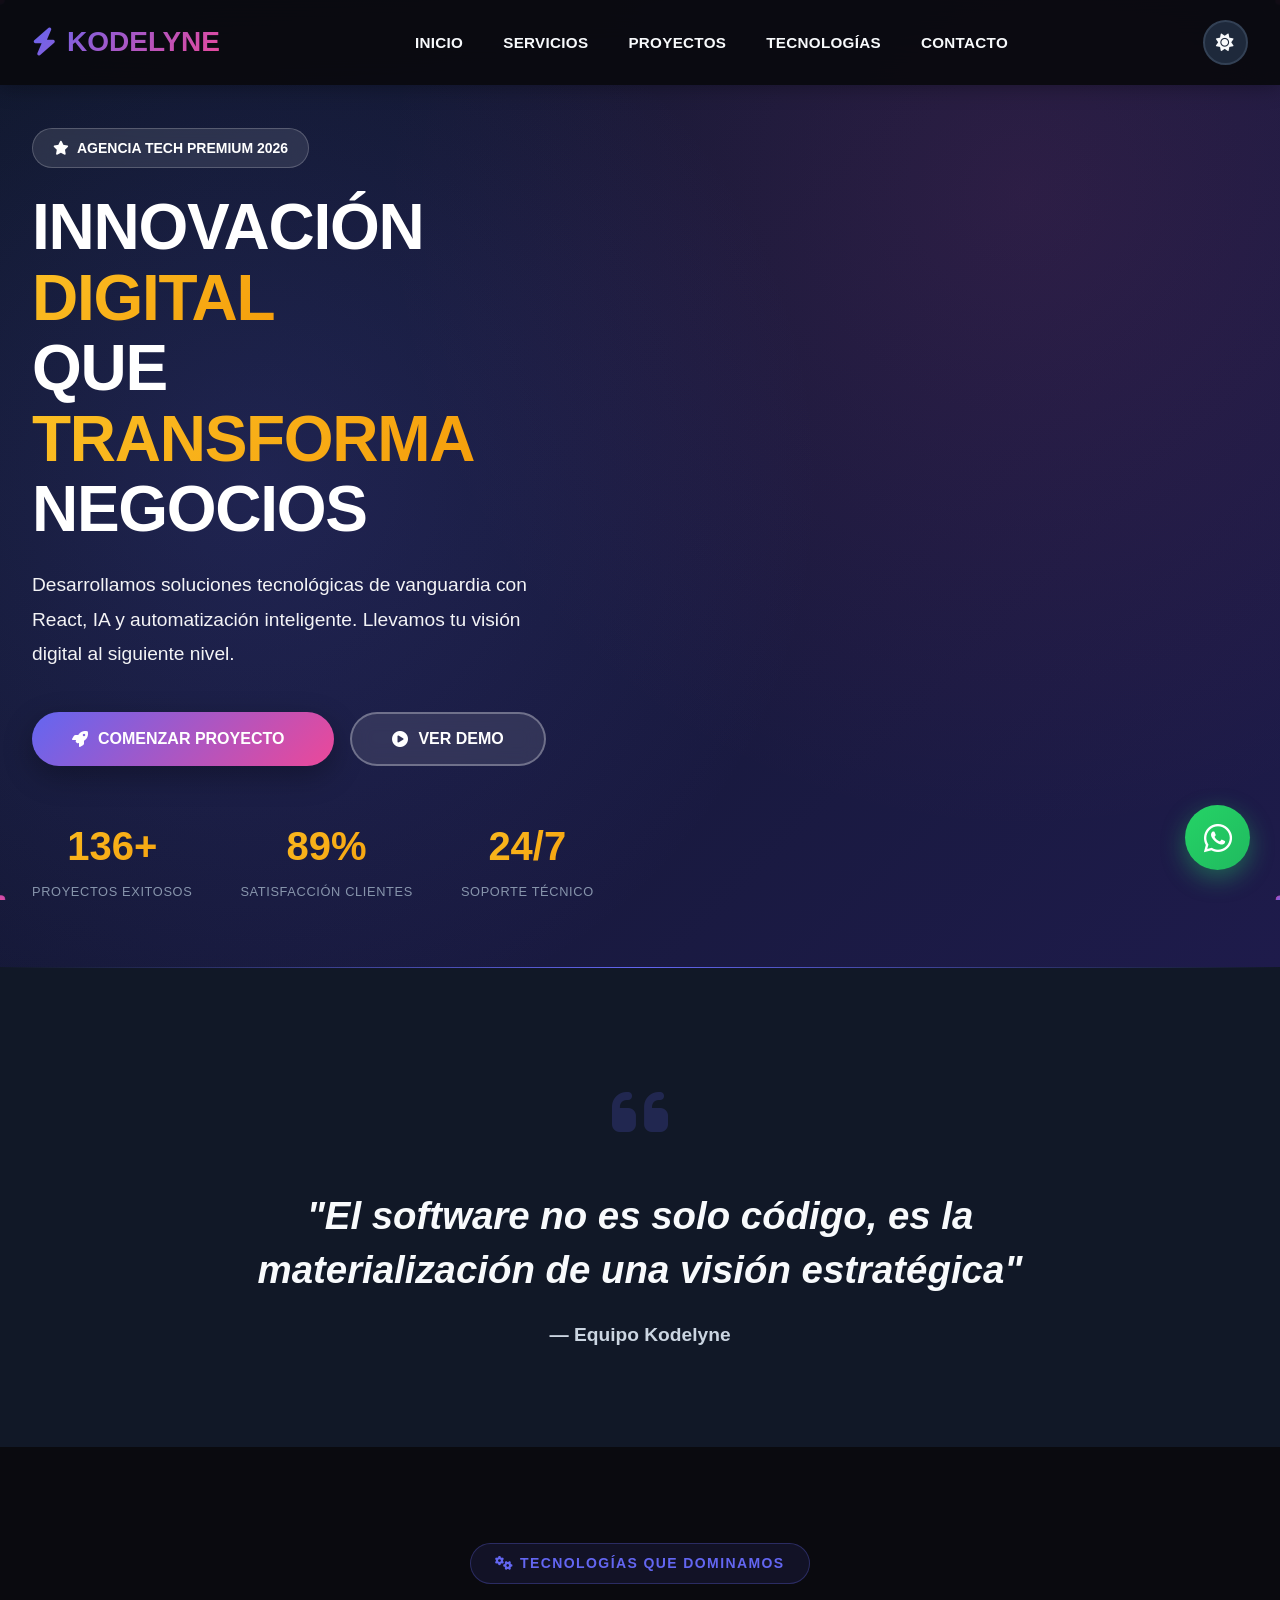
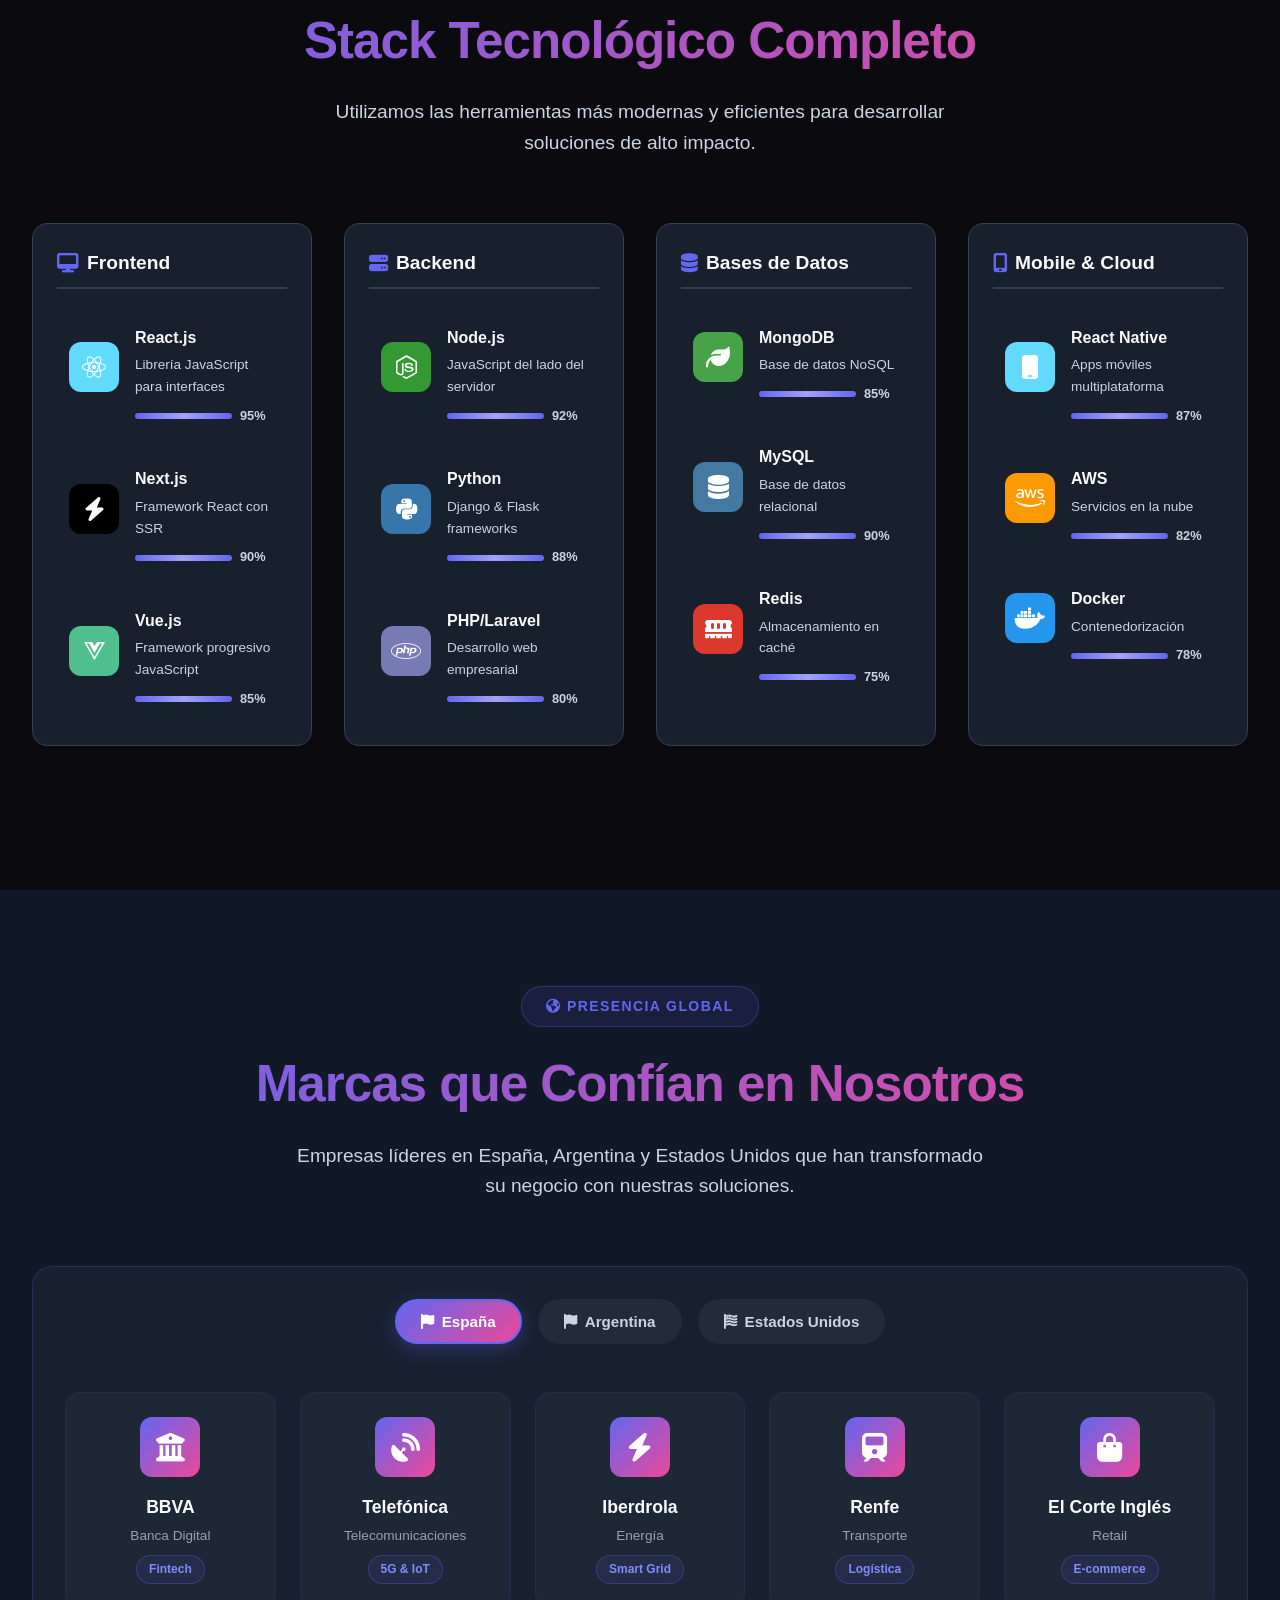
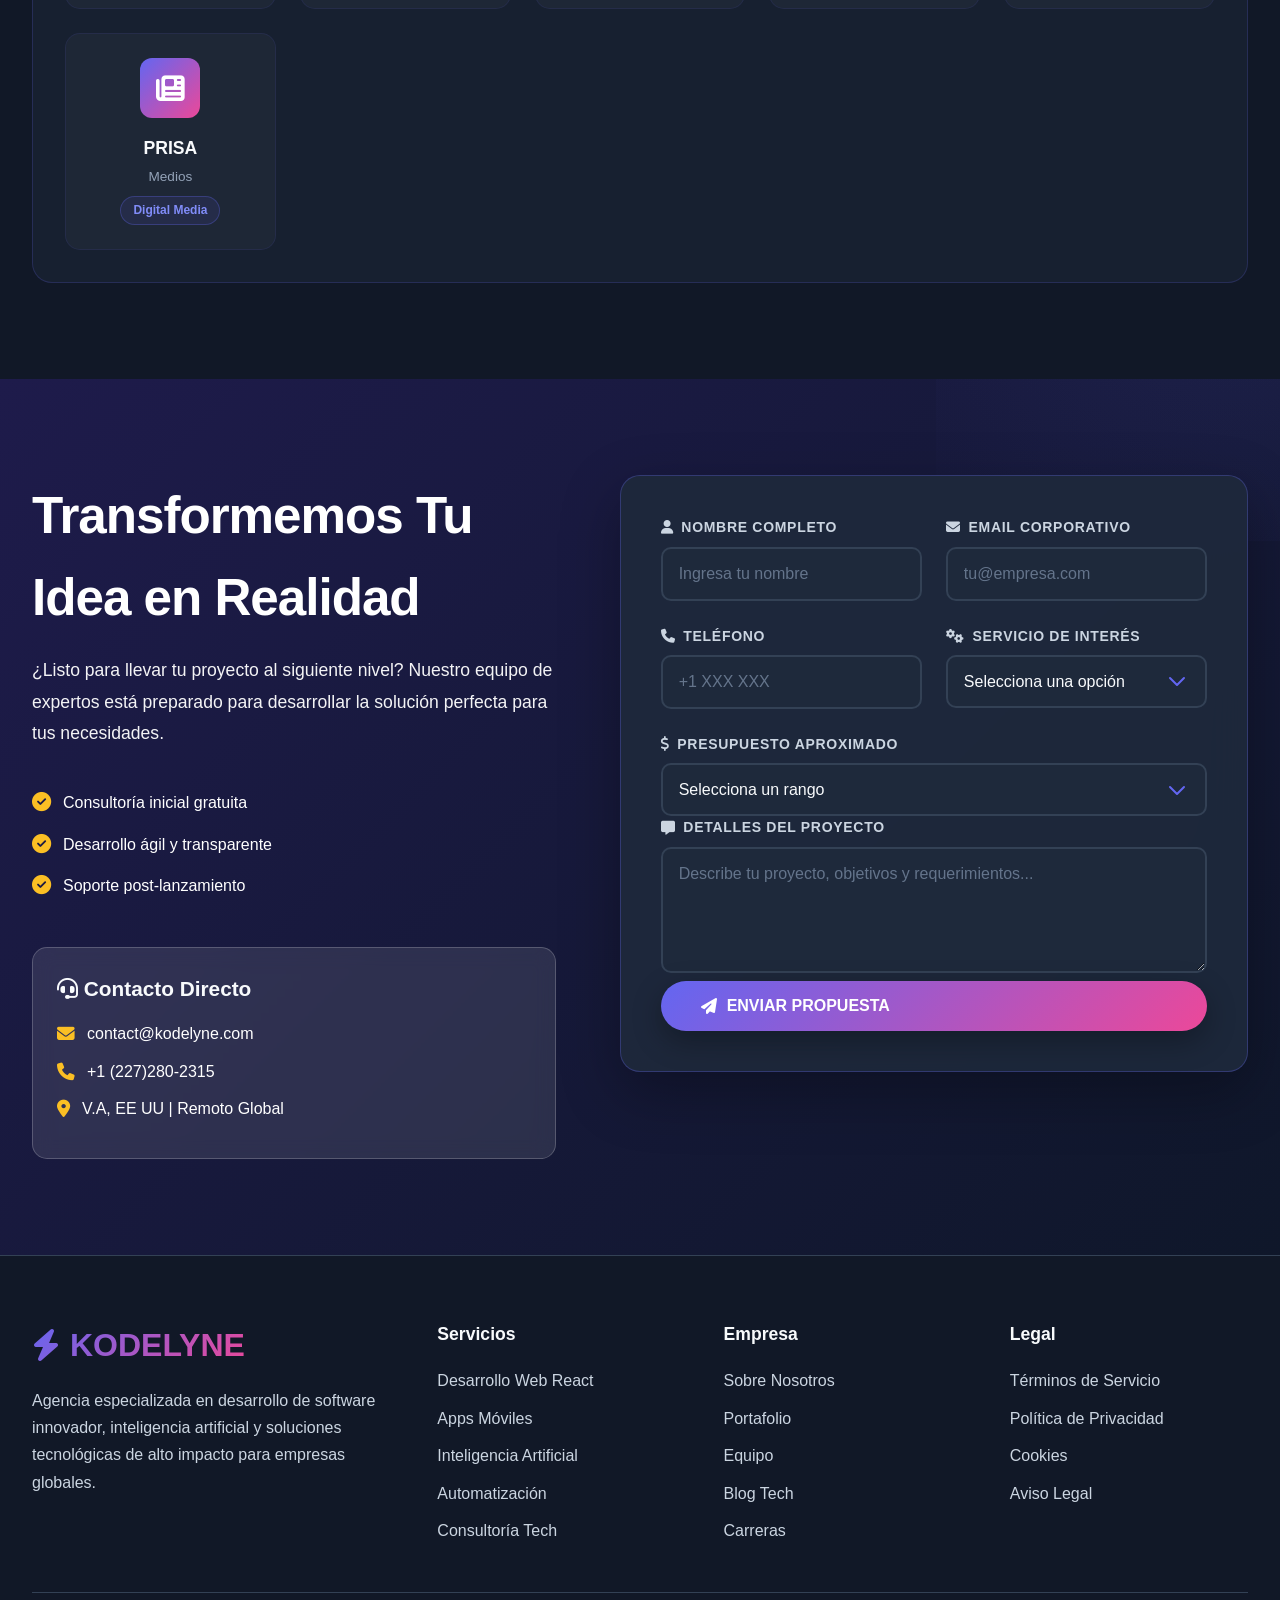
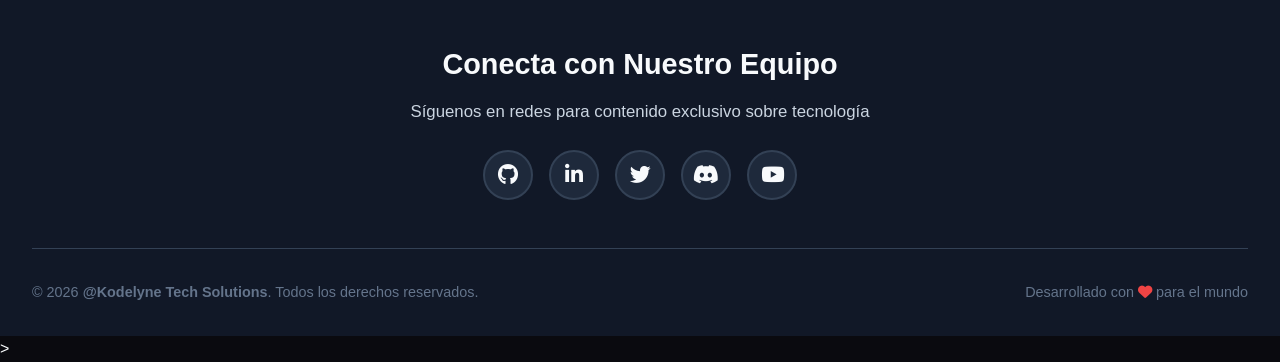
==== commit da57d6d6: "Update index.html" ====
--- a/index.html
+++ b/index.html
@@ -596,15 +596,15 @@
                     <h3><i class="fas fa-headset"></i> Contacto Directo</h3>
                     <div class="contact-item">
                         <i class="fas fa-envelope"></i>
-                        <a href="mailto:contacto@kodelyne.com">contacto@kodelyne.com</a>
+                        <a href="mailto:contacto@kodelyne.com">contact@kodelyne.com</a>
                     </div>
                     <div class="contact-item">
                         <i class="fas fa-phone"></i>
-                        <a href="tel:+59170000000">+591 700 00000</a>
+                        <a href="tel:+59170000000">+1 (227)280-2315</a>
                     </div>
                     <div class="contact-item">
                         <i class="fas fa-map-marker-alt"></i>
-                        <span>La Paz, Bolivia | Remoto Global</span>
+                        <span>V.A, EE UU | Remoto Global</span>
                     </div>
                 </div>
             </div>
@@ -625,7 +625,7 @@
                     <div class="form-row">
                         <div class="form-group">
                             <label for="telefono"><i class="fas fa-phone"></i> Teléfono</label>
-                            <input type="tel" id="telefono" class="input-field" placeholder="+591 XXX XXX">
+                            <input type="tel" id="telefono" class="input-field" placeholder="+1 XXX XXX">
                         </div>
                         <div class="form-group">
                             <label for="servicio"><i class="fas fa-cogs"></i> Servicio de Interés</label>
@@ -738,8 +738,8 @@
         </div>
         
         <div class="footer-bottom">
-            <p>© 2026 <strong>Kodelyne Tech Solutions</strong>. Todos los derechos reservados.</p>
-            <p>Desarrollado con <i class="fas fa-heart"></i> en Bolivia para el mundo</p>
+            <p>© 2026 <strong>@Kodelyne Tech Solutions</strong>. Todos los derechos reservados.</p>
+            <p>Desarrollado con <i class="fas fa-heart"></i> para el mundo</p>
         </div>
     </div>
 </footer>
@@ -769,4 +769,4 @@
         });
     </script>
 </body>
-</html>>+</html>>
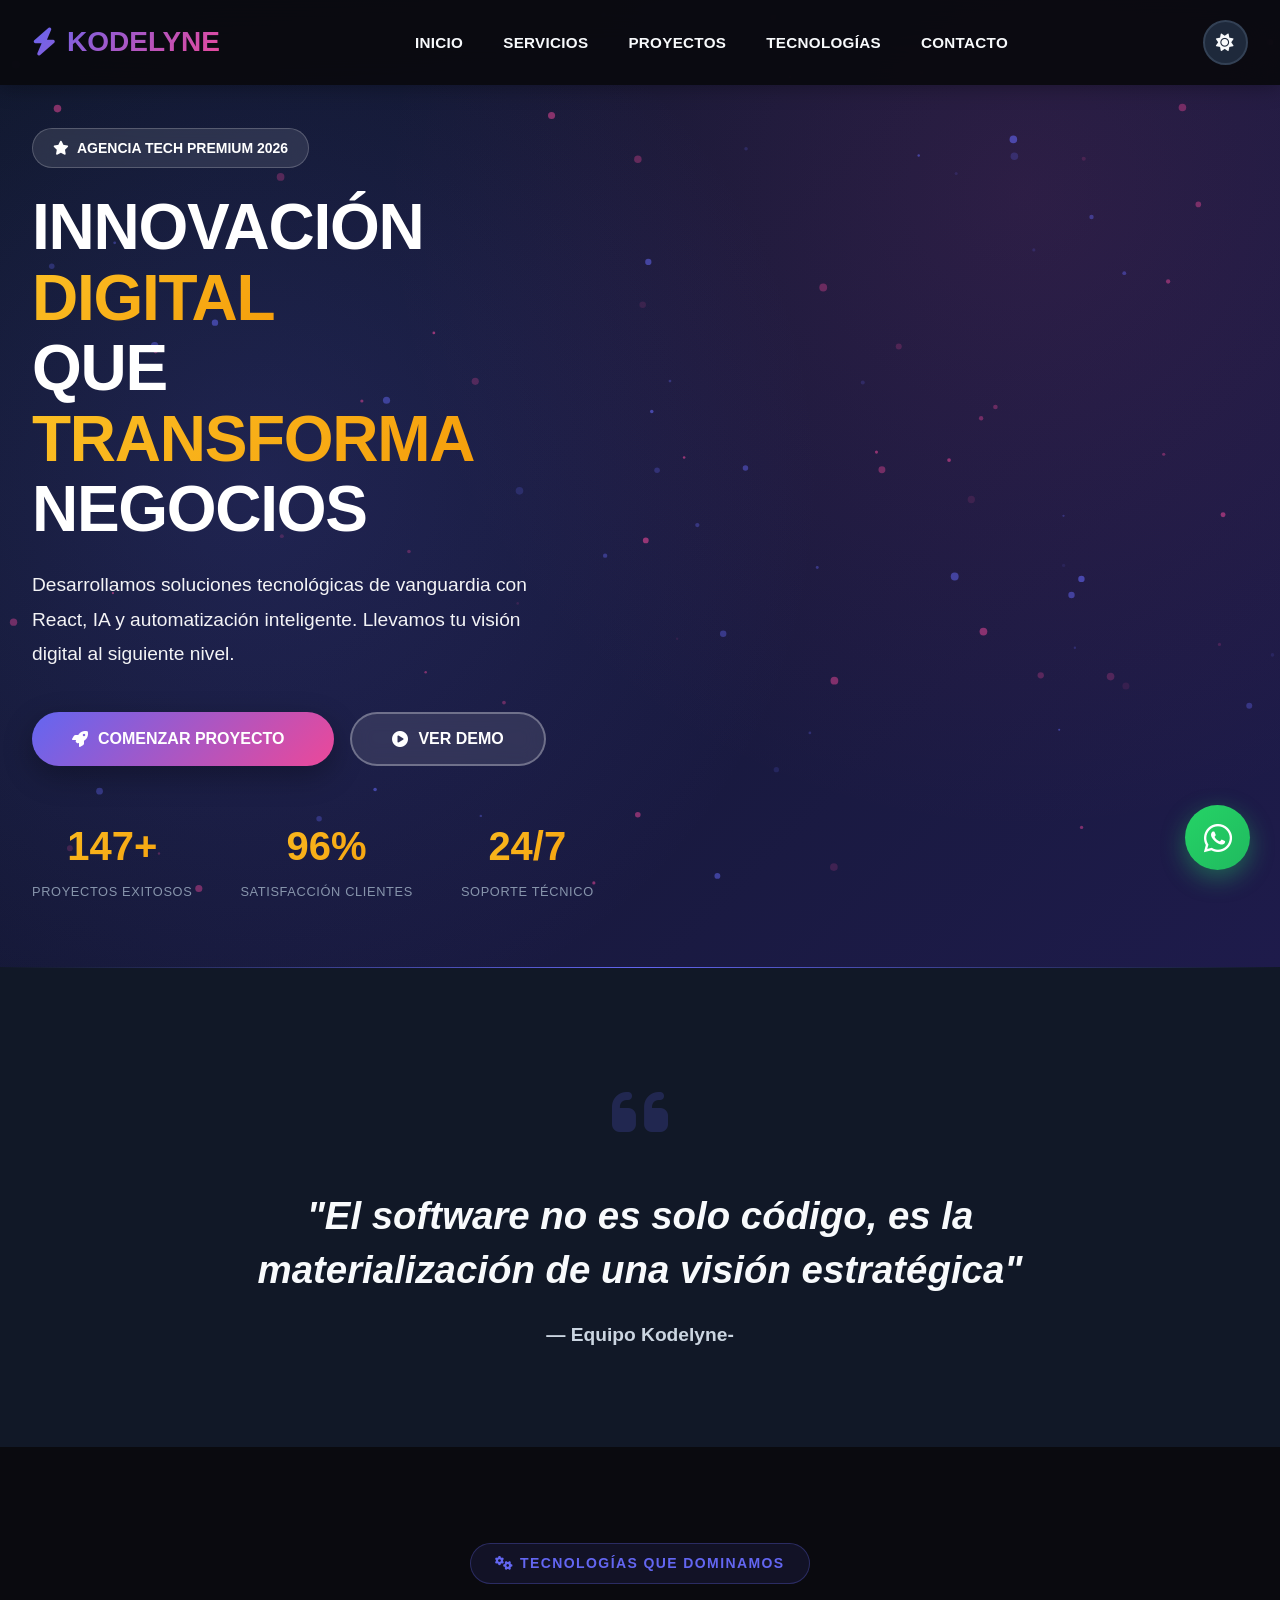
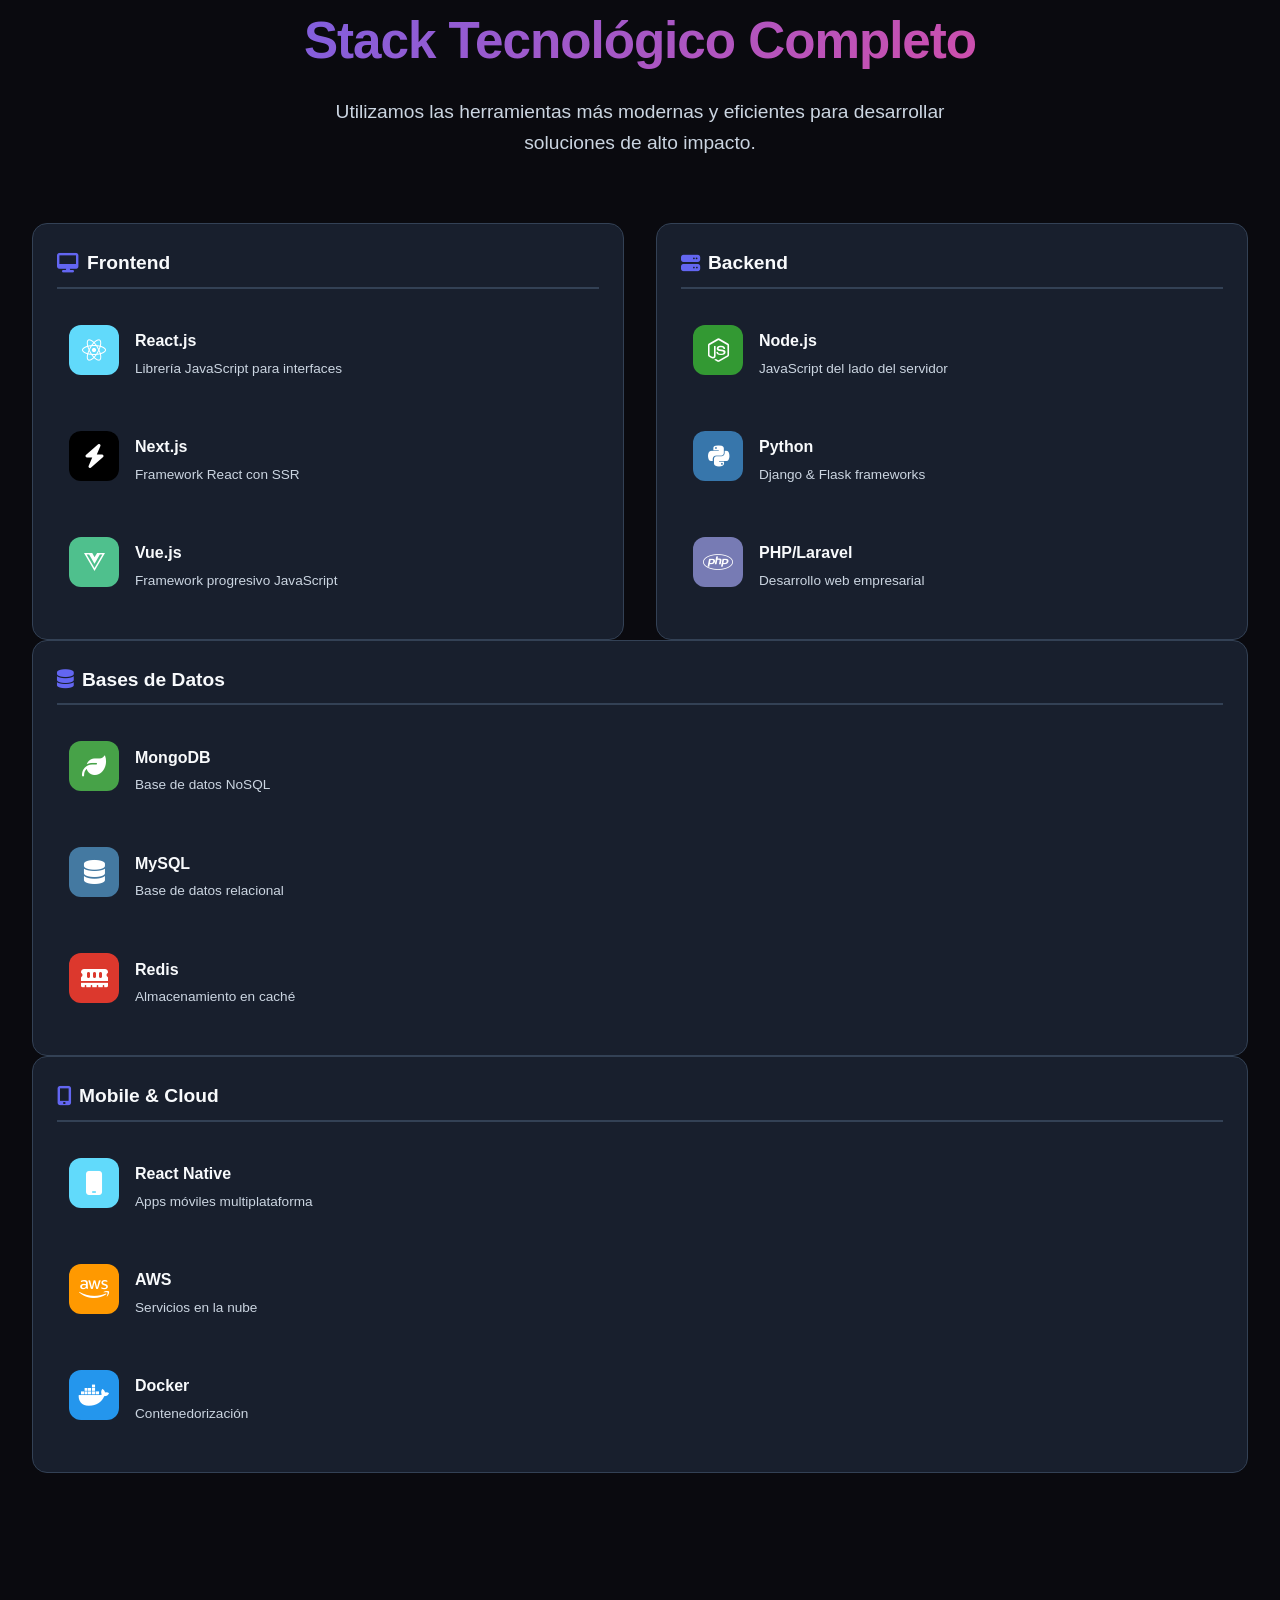
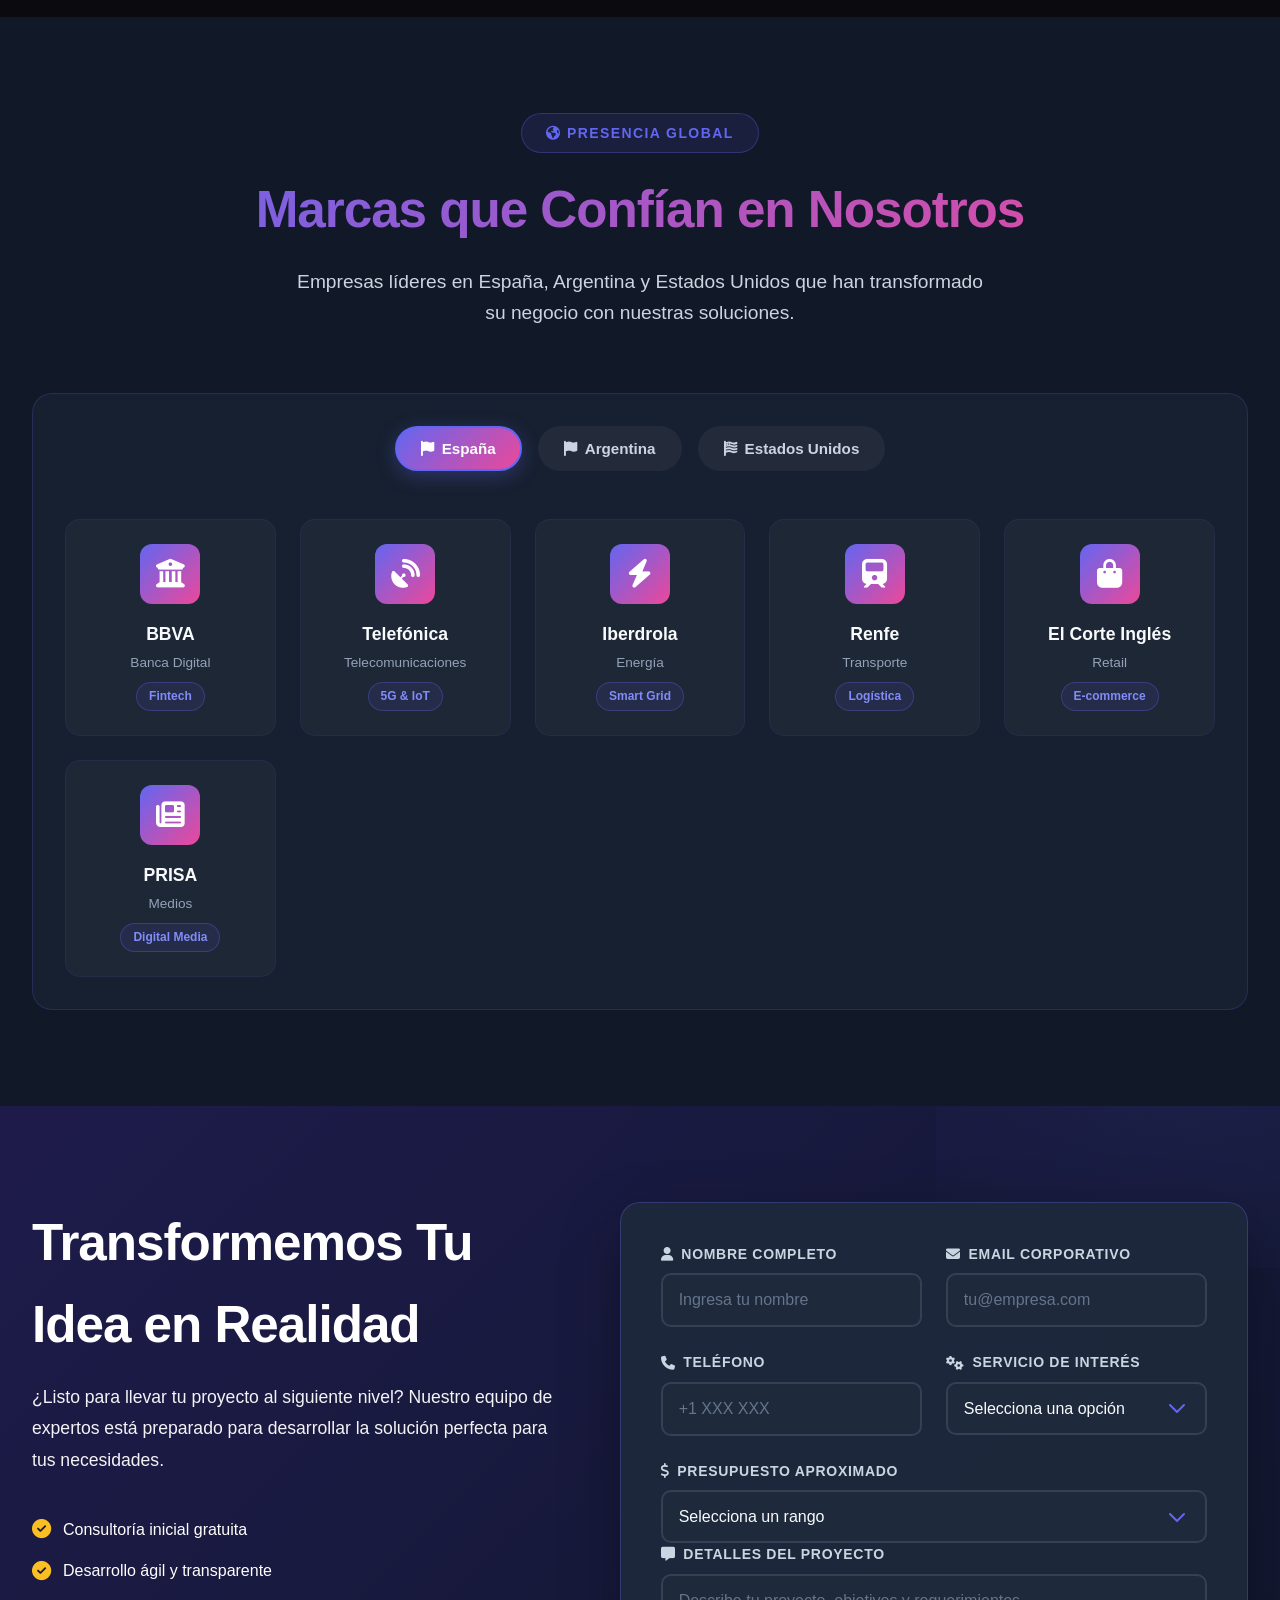
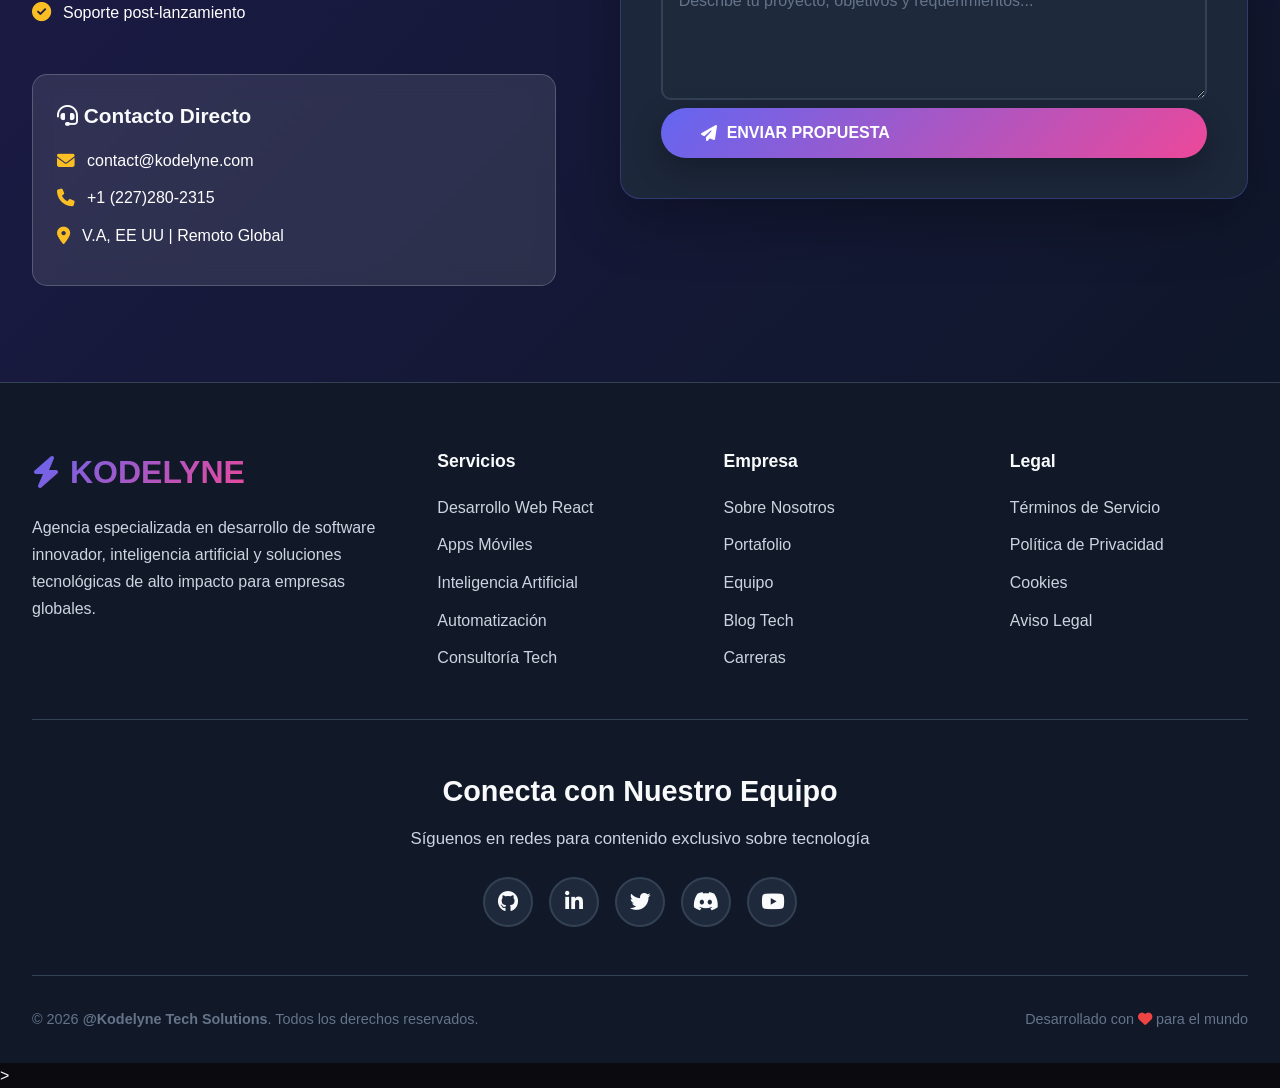
==== commit 21ee6c67: "Update index.html" ====
--- a/index.html
+++ b/index.html
@@ -130,7 +130,7 @@
             <h2 class="quote-text">
                 "El software no es solo código, es la materialización de una visión estratégica"
             </h2>
-            <p class="quote-author">— Equipo Kodelyne</p>
+            <p class="quote-author">— Equipo Kodelyne-</p>
         </div>
     </div>
 </section>
@@ -163,10 +163,7 @@
                         <div class="tech-info">
                             <h4>React.js</h4>
                             <p>Librería JavaScript para interfaces</p>
-                            <div class="tech-level">
-                                <div class="level-bar" style="width: 95%"></div>
-                                <span>95%</span>
-                            </div>
+                            
                         </div>
                     </div>
                     
@@ -177,10 +174,7 @@
                         <div class="tech-info">
                             <h4>Next.js</h4>
                             <p>Framework React con SSR</p>
-                            <div class="tech-level">
-                                <div class="level-bar" style="width: 90%"></div>
-                                <span>90%</span>
-                            </div>
+                            
                         </div>
                     </div>
                     
@@ -191,10 +185,7 @@
                         <div class="tech-info">
                             <h4>Vue.js</h4>
                             <p>Framework progresivo JavaScript</p>
-                            <div class="tech-level">
-                                <div class="level-bar" style="width: 85%"></div>
-                                <span>85%</span>
-                            </div>
+                            
                         </div>
                     </div>
                 </div>
@@ -213,10 +204,7 @@
                         <div class="tech-info">
                             <h4>Node.js</h4>
                             <p>JavaScript del lado del servidor</p>
-                            <div class="tech-level">
-                                <div class="level-bar" style="width: 92%"></div>
-                                <span>92%</span>
-                            </div>
+                            
                         </div>
                     </div>
                     
@@ -227,10 +215,7 @@
                         <div class="tech-info">
                             <h4>Python</h4>
                             <p>Django & Flask frameworks</p>
-                            <div class="tech-level">
-                                <div class="level-bar" style="width: 88%"></div>
-                                <span>88%</span>
-                            </div>
+                            
                         </div>
                     </div>
                     
@@ -241,10 +226,7 @@
                         <div class="tech-info">
                             <h4>PHP/Laravel</h4>
                             <p>Desarrollo web empresarial</p>
-                            <div class="tech-level">
-                                <div class="level-bar" style="width: 80%"></div>
-                                <span>80%</span>
-                            </div>
+                           </div>
                         </div>
                     </div>
                 </div>
@@ -263,10 +245,7 @@
                         <div class="tech-info">
                             <h4>MongoDB</h4>
                             <p>Base de datos NoSQL</p>
-                            <div class="tech-level">
-                                <div class="level-bar" style="width: 85%"></div>
-                                <span>85%</span>
-                            </div>
+                           
                         </div>
                     </div>
                     
@@ -277,10 +256,7 @@
                         <div class="tech-info">
                             <h4>MySQL</h4>
                             <p>Base de datos relacional</p>
-                            <div class="tech-level">
-                                <div class="level-bar" style="width: 90%"></div>
-                                <span>90%</span>
-                            </div>
+                            
                         </div>
                     </div>
                     
@@ -291,10 +267,7 @@
                         <div class="tech-info">
                             <h4>Redis</h4>
                             <p>Almacenamiento en caché</p>
-                            <div class="tech-level">
-                                <div class="level-bar" style="width: 75%"></div>
-                                <span>75%</span>
-                            </div>
+                            
                         </div>
                     </div>
                 </div>
@@ -313,10 +286,7 @@
                         <div class="tech-info">
                             <h4>React Native</h4>
                             <p>Apps móviles multiplataforma</p>
-                            <div class="tech-level">
-                                <div class="level-bar" style="width: 87%"></div>
-                                <span>87%</span>
-                            </div>
+                           
                         </div>
                     </div>
                     
@@ -327,10 +297,7 @@
                         <div class="tech-info">
                             <h4>AWS</h4>
                             <p>Servicios en la nube</p>
-                            <div class="tech-level">
-                                <div class="level-bar" style="width: 82%"></div>
-                                <span>82%</span>
-                            </div>
+                            
                         </div>
                     </div>
                     
@@ -341,10 +308,7 @@
                         <div class="tech-info">
                             <h4>Docker</h4>
                             <p>Contenedorización</p>
-                            <div class="tech-level">
-                                <div class="level-bar" style="width: 78%"></div>
-                                <span>78%</span>
-                            </div>
+                           
                         </div>
                     </div>
                 </div>
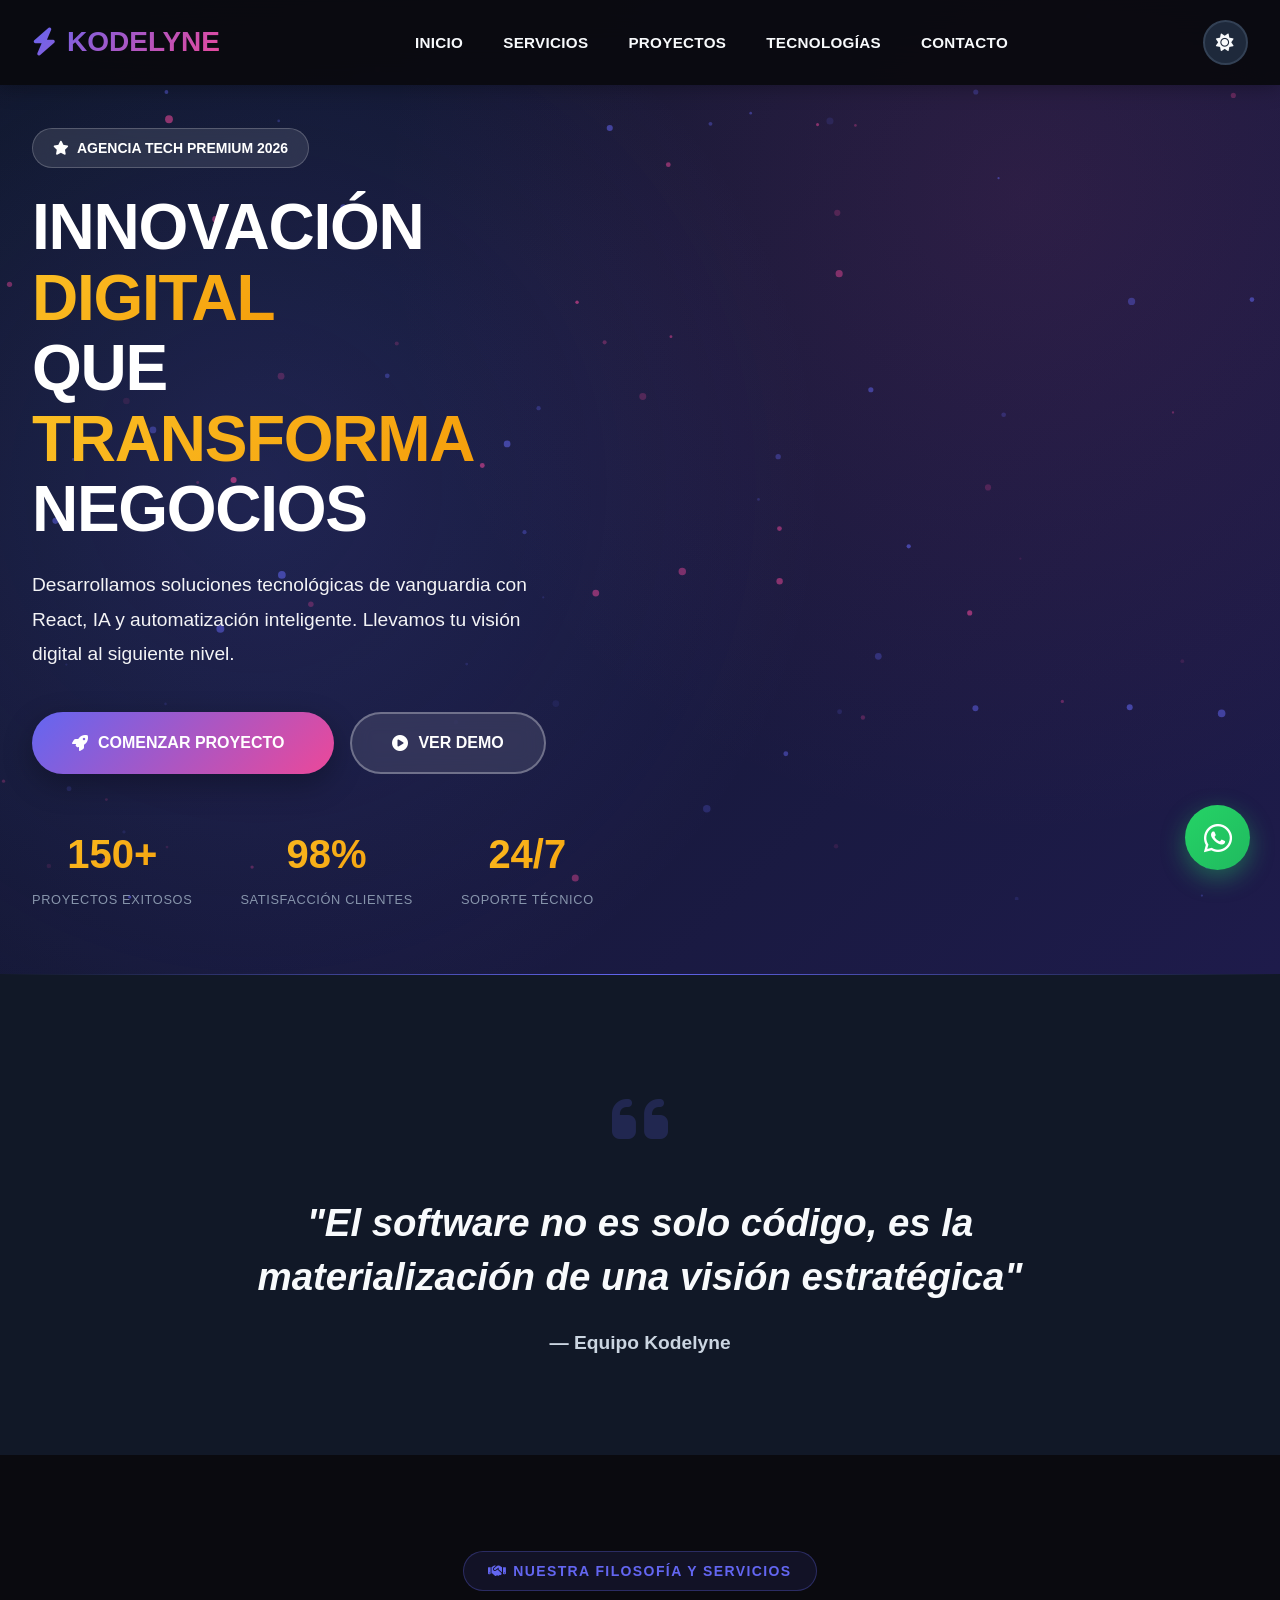
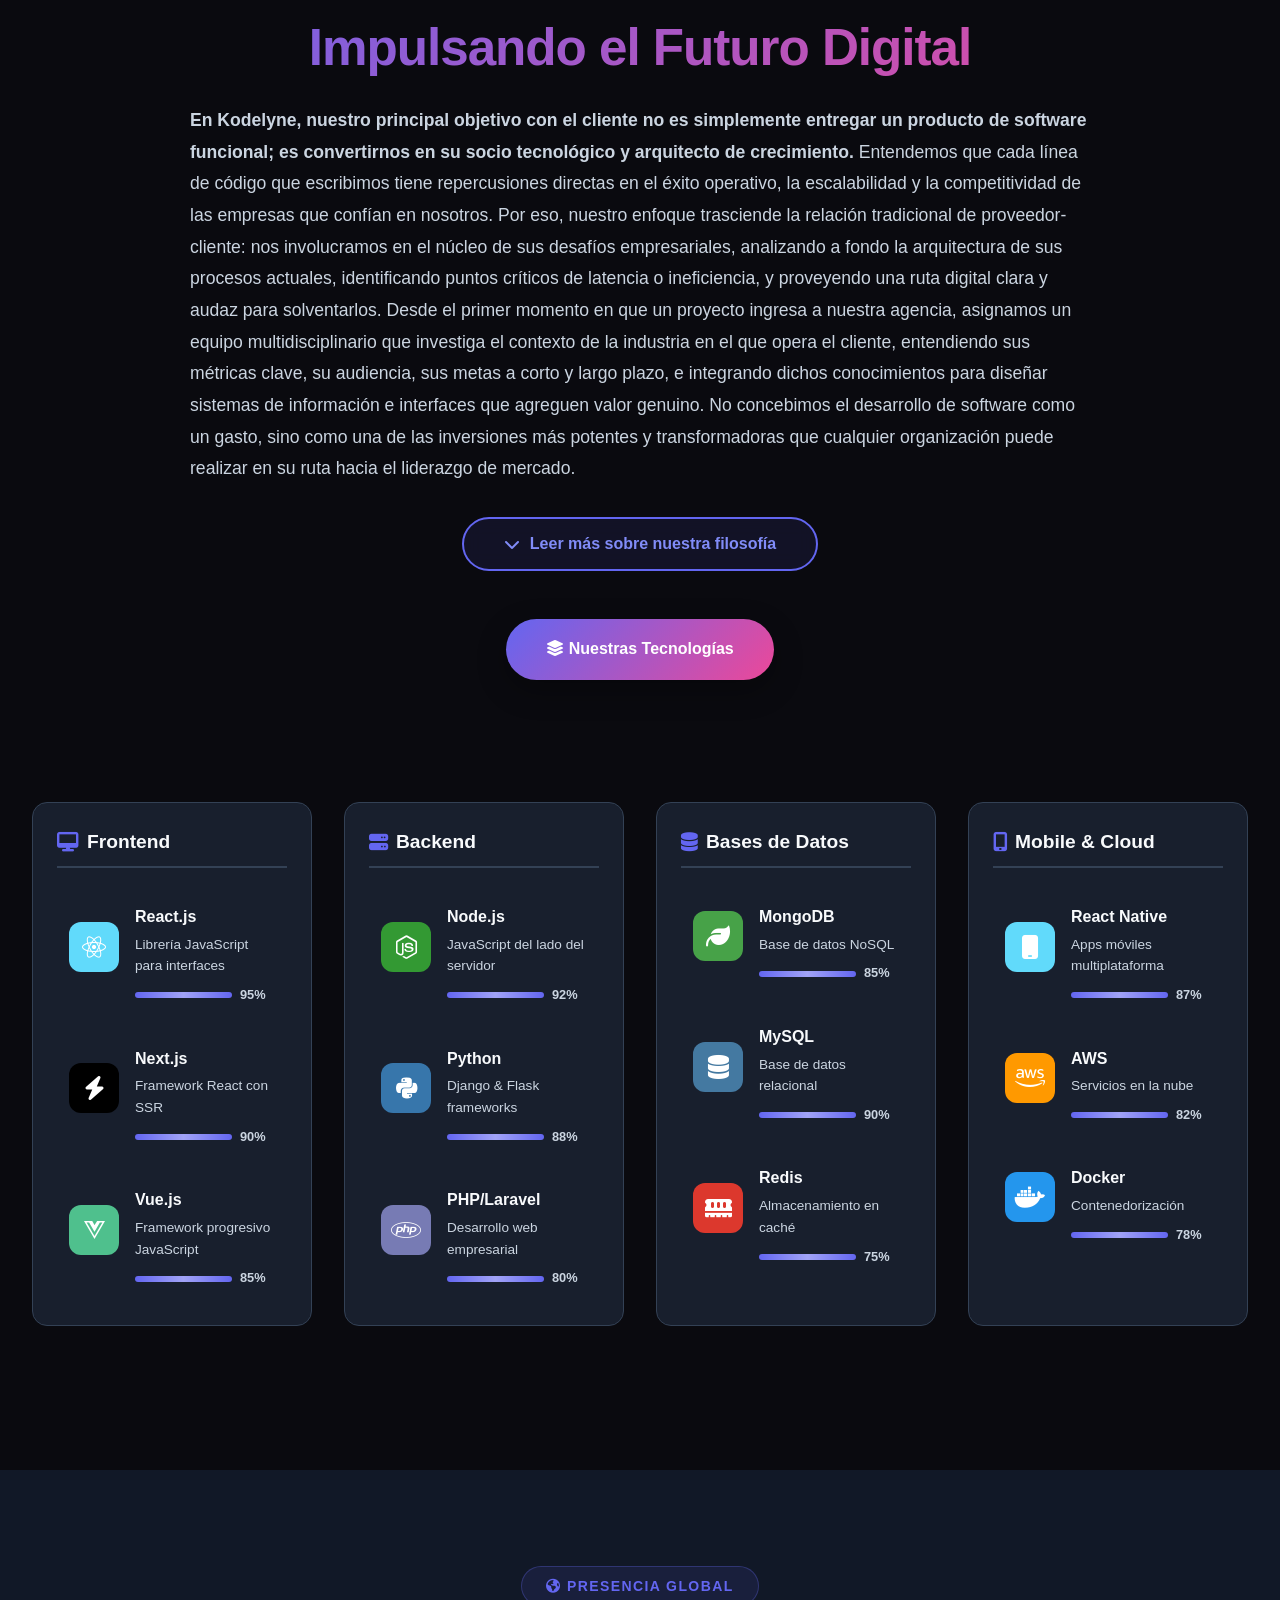
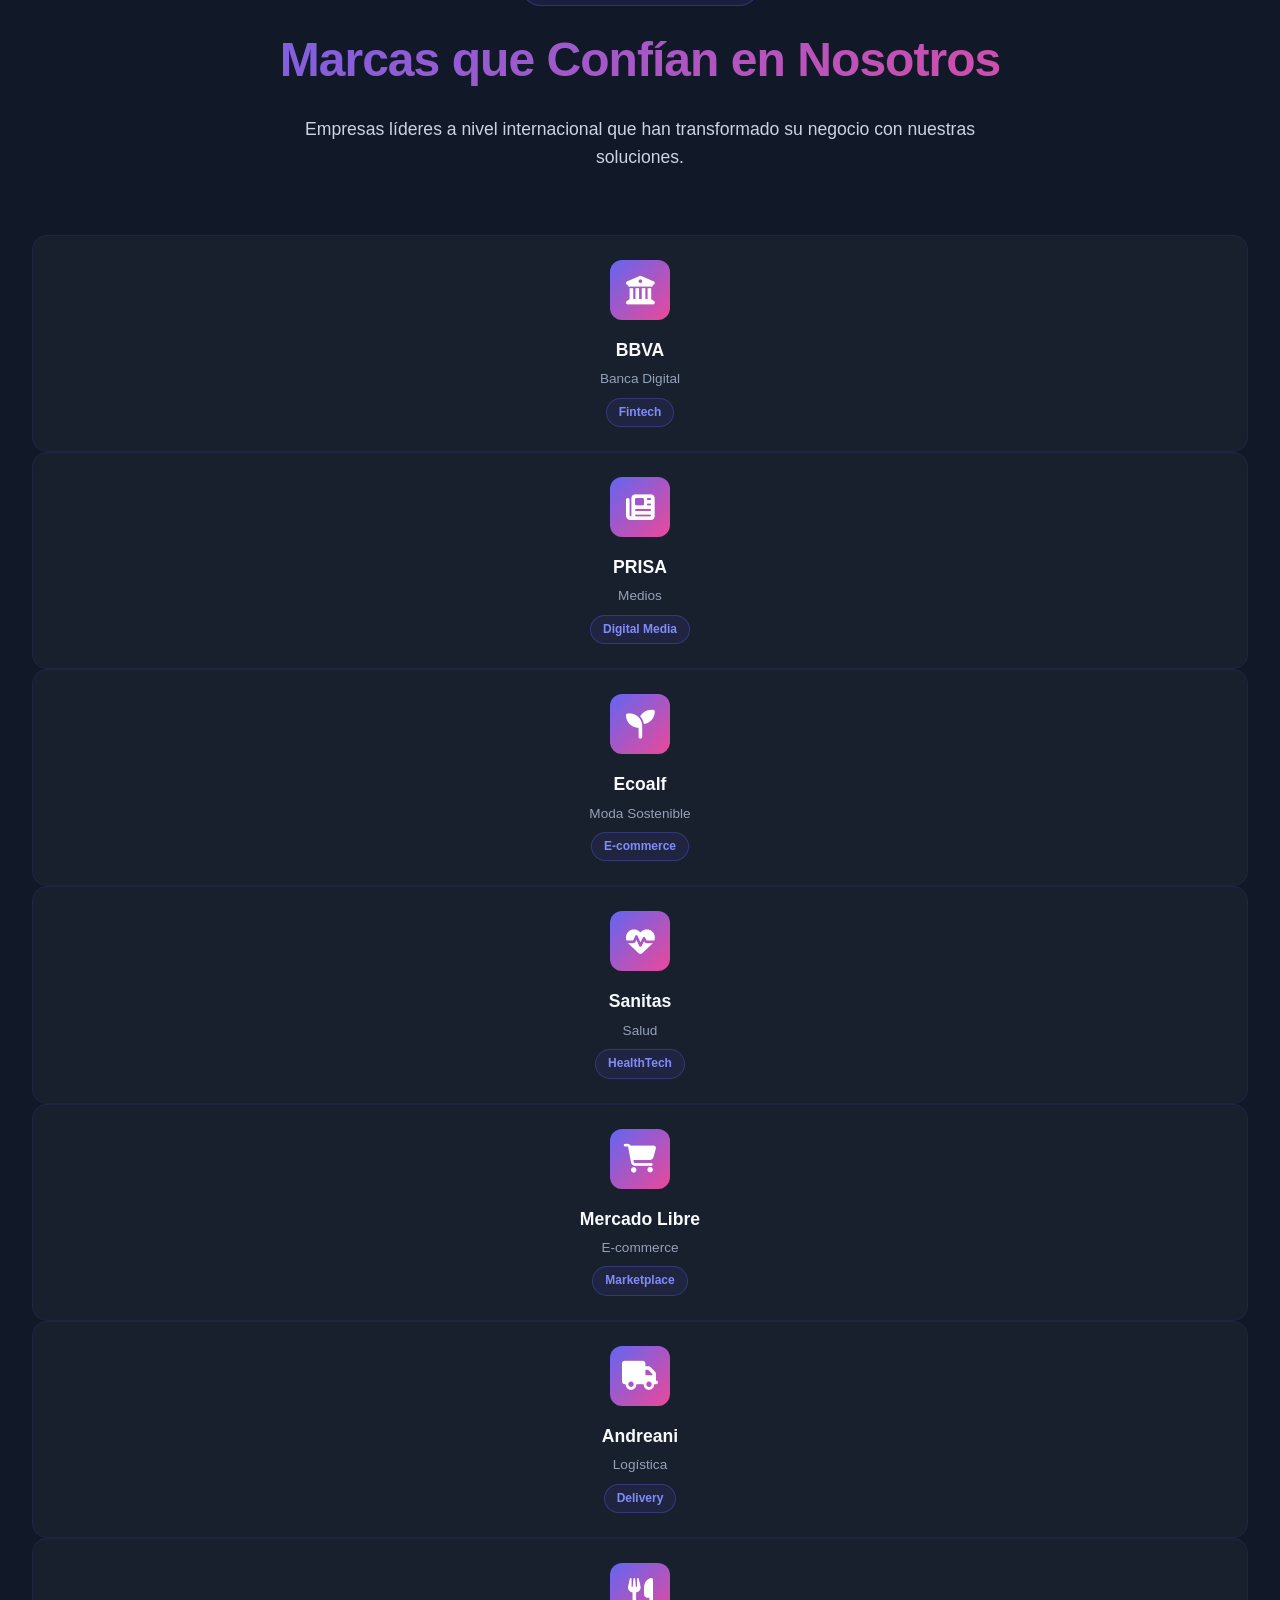
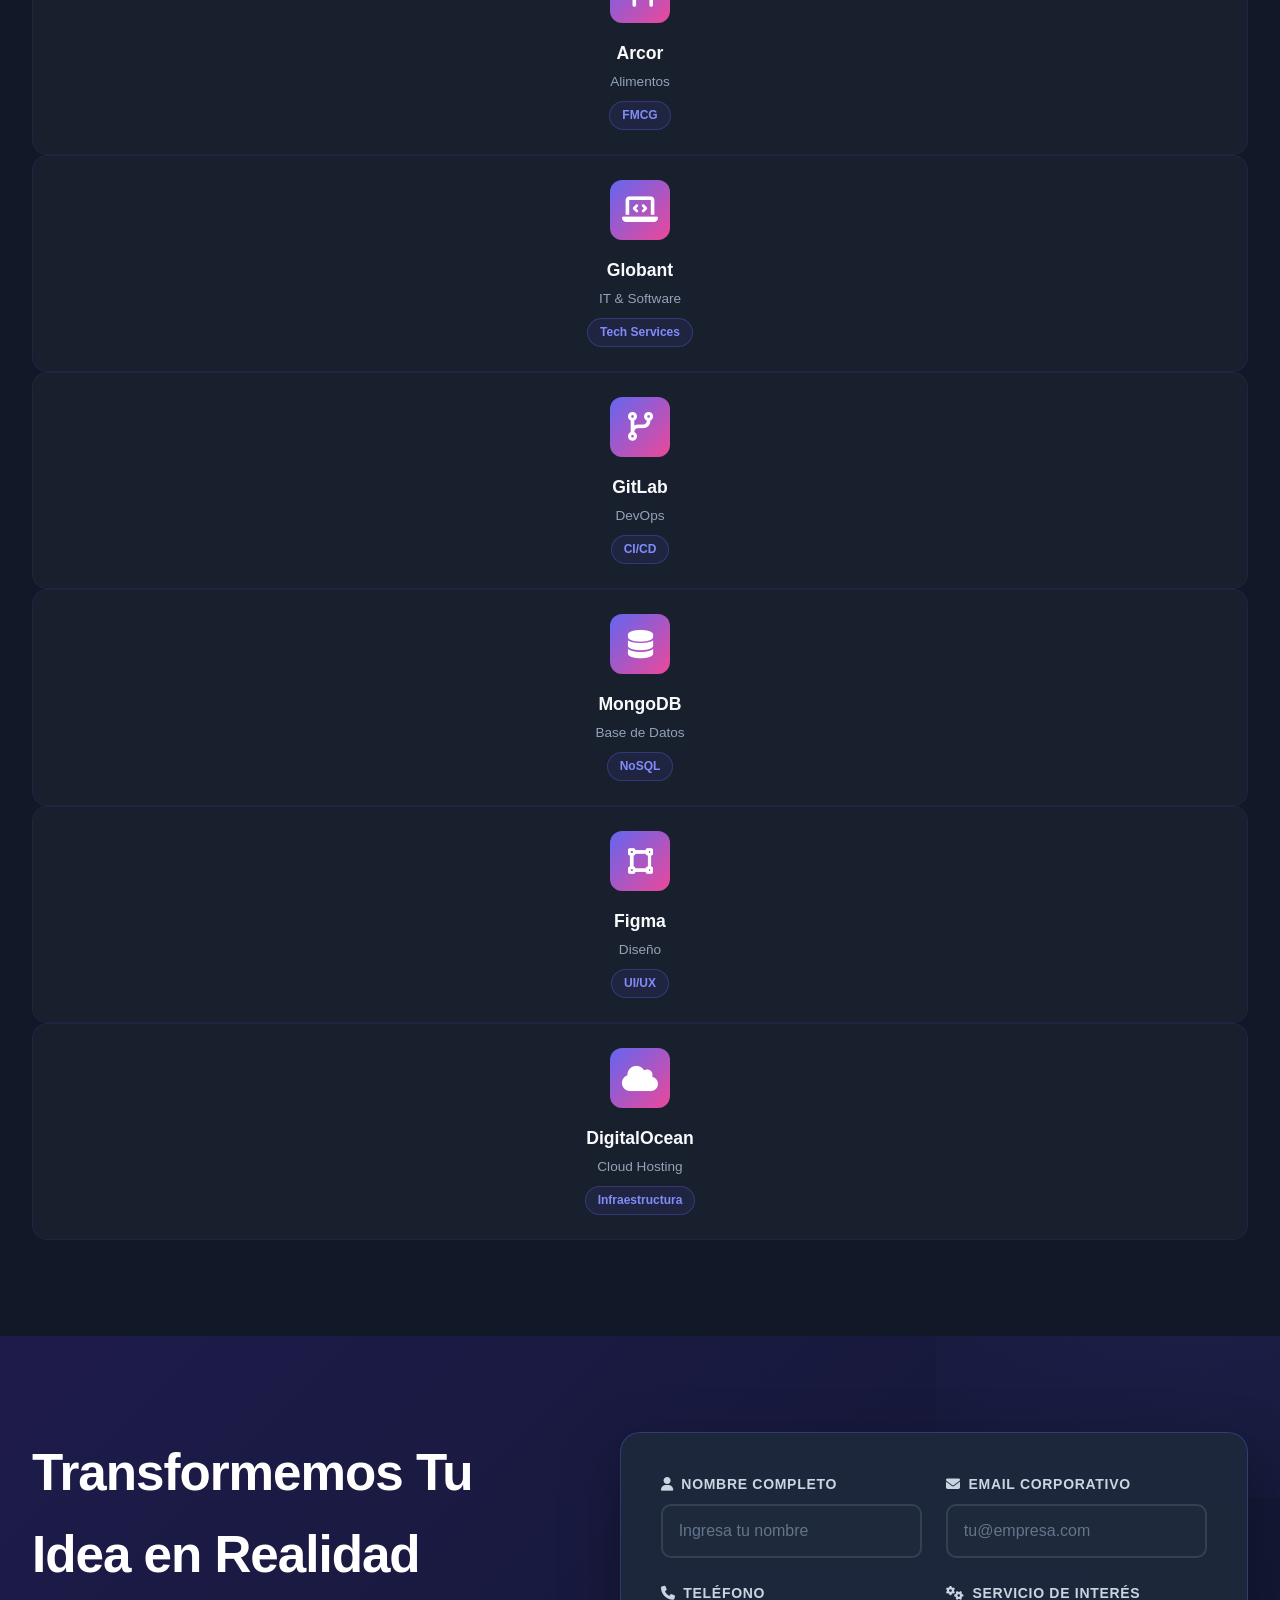
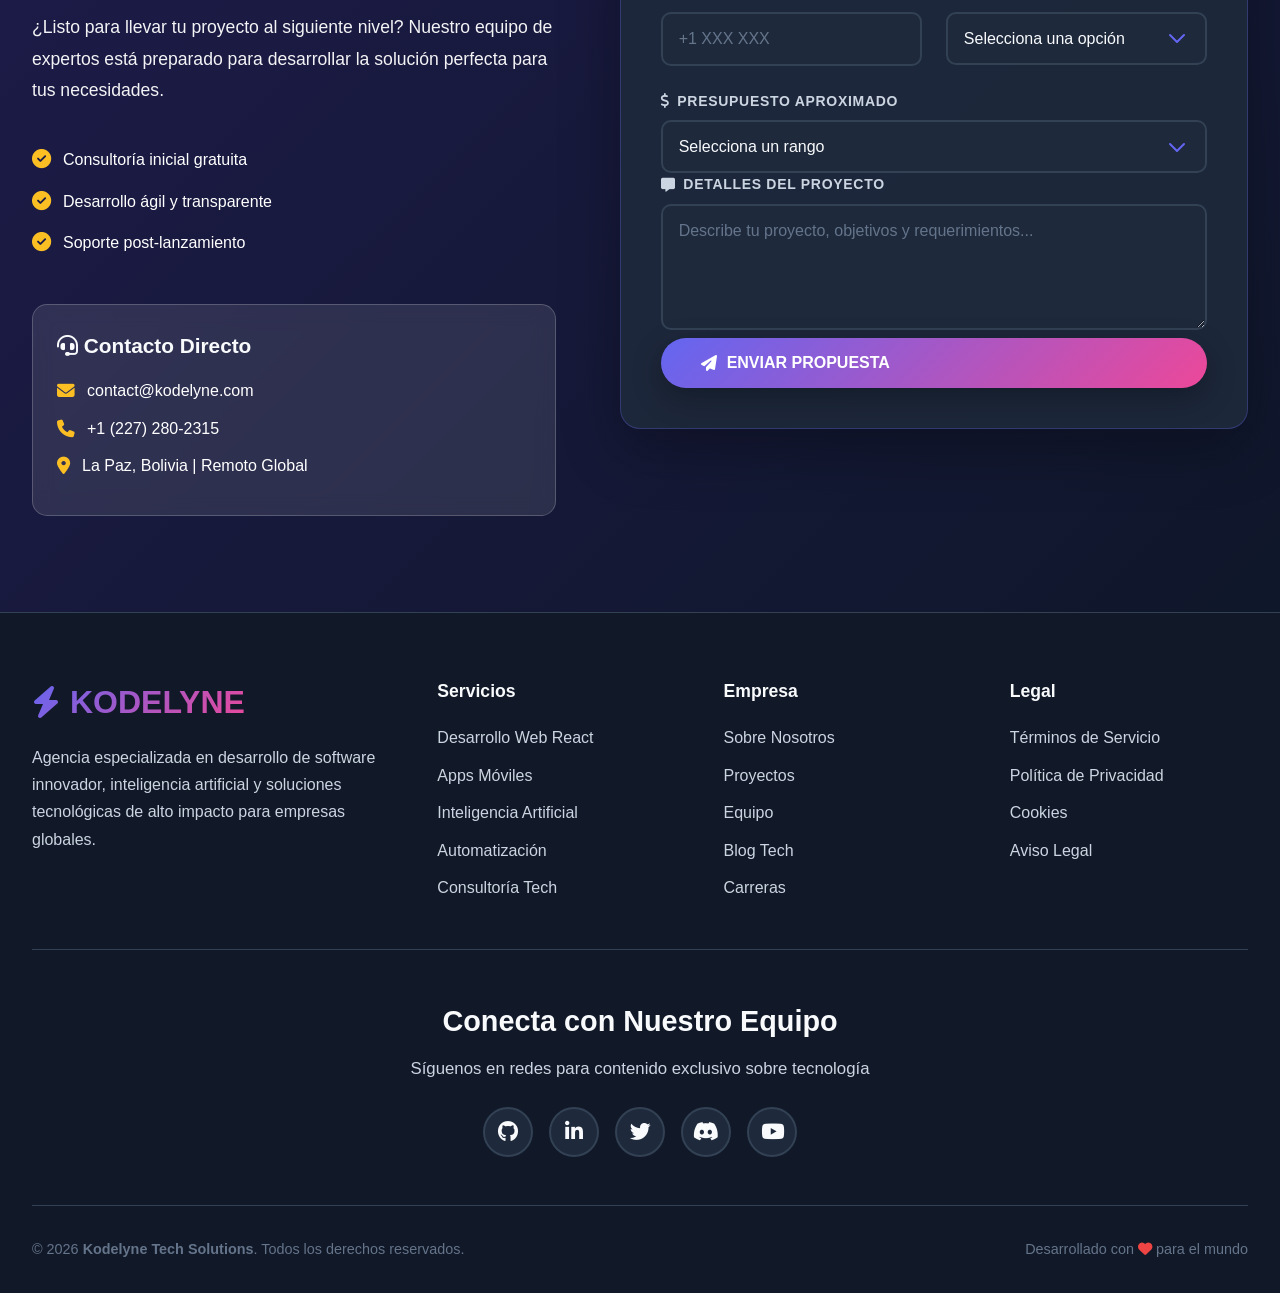
==== commit 9d12117f: "Update index.html" ====
--- a/index.html
+++ b/index.html
@@ -1,736 +1,805 @@
 <!DOCTYPE html>
 <html lang="es">
+
 <head>
     <meta charset="UTF-8">
     <meta name="viewport" content="width=device-width, initial-scale=1.0">
     <title>Kodelyne - Consultoría Tech Innovadora</title>
-    
+
     <!-- SOLO CSS y FontAwesome -->
     <link rel="stylesheet" href="./css/styles.css">
     <link rel="stylesheet" href="https://cdnjs.cloudflare.com/ajax/libs/font-awesome/6.4.0/css/all.min.css">
-    
+
     <!-- Precarga de fuentes -->
     <link rel="preconnect" href="https://fonts.googleapis.com">
     <link rel="preconnect" href="https://fonts.gstatic.com" crossorigin>
-    <link href="https://fonts.googleapis.com/css2?family=Inter:wght@300;400;500;600;700;800;900&family=JetBrains+Mono:wght@400;500&display=swap" rel="stylesheet">
+    <link
+        href="https://fonts.googleapis.com/css2?family=Inter:wght@300;400;500;600;700;800;900&family=JetBrains+Mono:wght@400;500&display=swap"
+        rel="stylesheet">
 </head>
+
 <body data-theme="dark">
-<!-- NAVBAR -->
-<nav class="navbar">
-    <div class="container">
-        <div class="logo">
-            <i class="fas fa-bolt"></i> <span>KODELYNE</span>
+    <!-- NAVBAR -->
+    <nav class="navbar">
+        <div class="container">
+            <div class="logo">
+                <i class="fas fa-bolt"></i> <span>KODELYNE</span>
+            </div>
+            <ul class="nav-links">
+                <li><a href="#inicio" class="nav-link">INICIO</a></li>
+                <li><a href="#servicios" class="nav-link">SERVICIOS</a></li>
+                <li><a href="proyectos.html" class="nav-link">PROYECTOS</a></li>
+                <li><a href="#tecnologias" class="nav-link">TECNOLOGÍAS</a></li>
+                <li><a href="#contacto" class="nav-link">CONTACTO</a></li>
+            </ul>
+            <div class="navbar-actions">
+                <button class="theme-toggle" id="themeToggle">
+                    <i class="fas fa-sun"></i>
+                </button>
+                <div class="hamburger" id="hamburger">
+                    <span></span>
+                    <span></span>
+                    <span></span>
+                </div>
+            </div>
         </div>
-        <ul class="nav-links">
-            <li><a href="#inicio" class="nav-link">INICIO</a></li>
-            <li><a href="#servicios" class="nav-link">SERVICIOS</a></li>
-            <li><a href="#proyectos" class="nav-link">PROYECTOS</a></li>
-            <li><a href="#tecnologias" class="nav-link">TECNOLOGÍAS</a></li>
-            <li><a href="#contacto" class="nav-link">CONTACTO</a></li>
-        </ul>
-        <div class="navbar-actions">
-            <button class="theme-toggle" id="themeToggle">
-                <i class="fas fa-sun"></i>
-            </button>
-            <div class="hamburger" id="hamburger">
-                <span></span>
-                <span></span>
-                <span></span>
+    </nav>
+
+    <!-- HERO SECTION -->
+    <section class="hero" id="inicio">
+        <div class="hero-background">
+            <div class="particles-container" id="particles"></div>
+            <div class="hero-gradient"></div>
+            <div class="floating-shapes">
+                <div class="shape shape-1"></div>
+                <div class="shape shape-2"></div>
+                <div class="shape shape-3"></div>
             </div>
         </div>
+
+        <div class="container hero-container">
+            <div class="hero-content">
+                <div class="hero-badge fade-in">
+                    <i class="fas fa-star"></i>
+                    <span>AGENCIA TECH PREMIUM 2026</span>
+                </div>
+
+                <h1 class="fade-in-delay">
+                    INNOVACIÓN <span class="gradient-text">DIGITAL</span><br>
+                    QUE <span class="gradient-text">TRANSFORMA</span> NEGOCIOS
+                </h1>
+
+                <p class="fade-in-delay-2">
+                    Desarrollamos soluciones tecnológicas de vanguardia con React, IA y automatización inteligente.
+                    Llevamos tu visión digital al siguiente nivel.
+                </p>
+
+                <div class="hero-cta fade-in-delay-3">
+                    <button class="btn-primary">
+                        <i class="fas fa-rocket"></i> COMENZAR PROYECTO
+                        <span class="btn-ripple"></span>
+                    </button>
+                    <a href="https://publuu.com/flip-book/1065769/2370324" target="_blank" class="btn-secondary"
+                        style="text-decoration: none;">
+                        <i class="fas fa-play-circle"></i> VER DEMO
+                    </a>
+                </div>
+
+                <div class="hero-stats fade-in-delay-4">
+                    <div class="stat-item">
+                        <div class="stat-number" data-count="150">0+</div>
+                        <div class="stat-label">PROYECTOS EXITOSOS</div>
+                    </div>
+                    <div class="stat-item">
+                        <div class="stat-number" data-count="98">0%</div>
+                        <div class="stat-label">SATISFACCIÓN CLIENTES</div>
+                    </div>
+                    <div class="stat-item">
+                        <div class="stat-number">24/7</div>
+                        <div class="stat-label">SOPORTE TÉCNICO</div>
+                    </div>
+                </div>
+            </div>
+
+            <div class="hero-visual">
+                <div class="phone-mockup">
+                    <div class="phone-frame">
+                        <div class="phone-notch"></div>
+                        <div class="phone-screen">
+                            <div class="screen-content">
+                                <div class="app-header">
+                                    <div class="app-dot"></div>
+                                    <div class="app-dot"></div>
+                                    <div class="app-dot"></div>
+                                </div>
+                                <div class="app-card app-card-1"></div>
+                                <div class="app-card app-card-2"></div>
+                                <div class="app-card app-card-3"></div>
+                            </div>
+                        </div>
+                    </div>
+                    <div class="phone-button"></div>
+                    <div class="phone-shadow"></div>
+                </div>
+            </div>
+        </div>
+    </section>
+
+    <!-- QUOTE SECTION -->
+    <section class="quote-section">
+        <div class="container">
+            <div class="quote-content">
+                <div class="quote-icon">
+                    <i class="fas fa-quote-left"></i>
+                </div>
+                <h2 class="quote-text">
+                    "El software no es solo código, es la materialización de una visión estratégica"
+                </h2>
+                <p class="quote-author">— Equipo Kodelyne</p>
+            </div>
+        </div>
+    </section>
+
+    <!-- SERVICIOS -->
+    <!-- Reemplaza la sección de servicios con esto: -->
+    <section class="servicios" id="servicios">
+        <div class="container">
+            <div class="section-header">
+                <div class="section-badge">
+                    <i class="fas fa-handshake"></i> NUESTRA FILOSOFÍA Y SERVICIOS
+                </div>
+                <h2 class="section-title">Impulsando el Futuro Digital</h2>
+
+                <div class="section-description"
+                    style="text-align: left; max-width: 900px; margin: 0 auto; line-height: 1.8; color: #cbd5e1; font-size: 1.1rem;">
+
+                    <!-- PRIMERA MITAD (Siempre visible) -->
+                    <div id="services-text-visible">
+                        <p style="margin-bottom: 1.5rem;">
+                            <strong>En Kodelyne, nuestro principal objetivo con el cliente no es simplemente entregar un
+                                producto de software funcional; es convertirnos en su socio tecnológico y arquitecto de
+                                crecimiento.</strong> Entendemos que cada línea de código que escribimos tiene
+                            repercusiones
+                            directas en el éxito operativo, la escalabilidad y la competitividad de las empresas que
+                            confían
+                            en nosotros. Por eso, nuestro enfoque trasciende la relación tradicional de
+                            proveedor-cliente:
+                            nos involucramos en el núcleo de sus desafíos empresariales, analizando a fondo la
+                            arquitectura
+                            de sus procesos actuales, identificando puntos críticos de latencia o ineficiencia, y
+                            proveyendo
+                            una ruta digital clara y audaz para solventarlos. Desde el primer momento en que un proyecto
+                            ingresa a nuestra agencia, asignamos un equipo multidisciplinario que investiga el contexto
+                            de
+                            la industria en el que opera el cliente, entendiendo sus métricas clave, su audiencia, sus
+                            metas
+                            a corto y largo plazo, e integrando dichos conocimientos para diseñar sistemas de
+                            información e
+                            interfaces que agreguen valor genuino. No concebimos el desarrollo de software como un
+                            gasto,
+                            sino como una de las inversiones más potentes y transformadoras que cualquier organización
+                            puede
+                            realizar en su ruta hacia el liderazgo de mercado.
+                        </p>
+                    </div>
+
+                    <!-- BOTÓN DE LEER MÁS -->
+                    <div style="text-align: center; margin: 2rem 0;">
+                        <button id="btnReadMoreServices" class="btn-secondary"
+                            style="background: rgba(99, 102, 241, 0.1); border-color: #6366f1; color: #818cf8;">
+                            <i class="fas fa-chevron-down"></i> Leer más sobre nuestra filosofía
+                        </button>
+                    </div>
+
+                    <!-- SEGUNDA MITAD (Oculta por defecto) -->
+                    <div id="services-text-hidden" style="display: none; opacity: 0; transition: opacity 0.5s ease;">
+                        <p style="margin-bottom: 1.5rem;">
+                            <strong>Nuestra manera de trabajar se basa en metodologías ágiles profundamente refinadas y
+                                en
+                                un esquema de comunicación sumamente transparente.</strong> Sabemos que la incertidumbre
+                            en
+                            el desarrollo tecnológico puede ser frustrante para los líderes empresariales. Para combatir
+                            esto, establecemos ciclos de desarrollo iterativos e incrementales (Sprints) que permiten al
+                            cliente visualizar el progreso de su proyecto de manera constante, probar características
+                            específicas mientras aún estamos en fase de programación, y proporcionar retroalimentación
+                            temprana. Esta iteración nos asegura que la solución que estamos construyendo coincide de
+                            manera
+                            exacta —y en ocasiones supera— las expectativas originales. Utilizamos paneles de control
+                            accesibles, reuniones de sincronización eficientes, y demostraciones en vivo que transforman
+                            conceptos abstractos en piezas tangibles de tecnología. Gracias a nuestra estructura
+                            colaborativa, cada cliente tiene visión directa sobre los avances, bloqueos y decisiones de
+                            arquitectura en curso, lo que asegura que desde la etapa de despliegue inicial hasta la
+                            culminación del producto final, exista una alineación estratégica inquebrantable entre
+                            nuestra
+                            base de código y los objetivos comerciales de la organización.
+                        </p>
+                        <p style="margin-bottom: 1.5rem;">
+                            <strong>Nuestro compromiso hacia cada empresa es absoluto, asegurando calidad, seguridad y
+                                resiliencia en todos los proyectos.</strong> Al asumir un desarrollo, ya sea la
+                            modernización de infraestructuras obsoletas (legacy systems), la instauración de una
+                            billetera
+                            digital bajo normativas financieras estrictas, o la arquitectura de un e-commerce masivo
+                            capaz
+                            de resistir eventos de alto tráfico; nuestro compromiso radica en blindar estas estructuras
+                            bajo
+                            los más altos estándares. Realizamos pruebas unitarias, de integración, de estrés y
+                            auditorías
+                            de ciberseguridad antes de cualquier lanzamiento. Garantizamos tiempos de actividad
+                            competitivos
+                            (uptimes superiores al 99.9%) mediante despliegues en infraestructuras tolerantes a fallos y
+                            sistemas de monitoreo heurísticos 24/7. Nuestro soporte post-lanzamiento asegura que los
+                            productos lanzados no queden estancados, sino que cuenten con mantenimiento preventivo,
+                            correcciones rápidas de bugs inadvertidos y actualizaciones sistemáticas frente a las
+                            normativas
+                            globales o el cambio en los paradigmas del mercado digital. Nos enorgullece que el éxito del
+                            cliente se traduzca inherentemente en nuestro propio éxito.
+                        </p>
+                        <p style="margin-bottom: 2.5rem;">
+                            <strong>Finalmente, nos define nuestra dedicación incondicional a la constante adaptación a
+                                las
+                                últimas tecnologías.</strong> El ecosistema digital no es estático; evoluciona a un
+                            ritmo
+                            vertiginoso donde lo que era innovador hace un par de años, hoy puede representar un cuello
+                            de
+                            botella. Es por ello que en Kodelyne estamos en capacitación continua. Hemos dejado atrás
+                            monólitos sobrecargados a favor de arquitecturas de Microservicios; integramos Inteligencia
+                            Artificial y Machine Learning nativamente para que el software sea capaz de anticipar
+                            comportamientos, en vez de solo registrarlos. Hemos abrazado tecnologías Cloud Native como
+                            Kubernetes, y pipelines CI/CD automatizados (DevOps) que aceleran el ciclo de entrega. Al
+                            mantenernos a la vanguardia —dominando desde modernos frameworks de frontend como React o
+                            Next.js que optimizan el renderizado, hasta entornos robustos de backend con Node, Python o
+                            Laravel para procesamientos de alta densidad— aseguramos que nuestros clientes se mantengan
+                            un
+                            paso adelante de su competencia y estén armados con herramientas que definen el presente y
+                            modelan el futuro tecnológico.
+                        </p>
+                    </div>
+
+                    <!-- ENLACE A TECNOLOGÍAS -->
+                    <div style="text-align: center; margin-top: 3rem;">
+                        <a href="#tecnologias" class="btn-primary"
+                            style="text-decoration: none; display: inline-block;">
+                            <i class="fas fa-layer-group"></i> Nuestras Tecnologías
+                        </a>
+                    </div>
+                </div>
+            </div>
+
+            <!-- ANCLAJE PARA LA SECCIÓN DE TECNOLOGÍAS -->
+            <div id="tecnologias" style="padding-top: 4rem; margin-top: -4rem;"></div>
+
+            <div class="tech-stack-grid">
+                <!-- Frontend -->
+                <div class="tech-category">
+                    <h3 class="tech-category-title">
+                        <i class="fas fa-desktop"></i> Frontend
+                    </h3>
+                    <div class="tech-list">
+                        <div class="tech-item">
+                            <div class="tech-icon react">
+                                <i class="fab fa-react"></i>
+                            </div>
+                            <div class="tech-info">
+                                <h4>React.js</h4>
+                                <p>Librería JavaScript para interfaces</p>
+                                <div class="tech-level">
+                                    <div class="level-bar"></div>
+                                    <span>95%</span>
+                                </div>
+                            </div>
+                        </div>
+
+                        <div class="tech-item">
+                            <div class="tech-icon next">
+                                <i class="fas fa-bolt"></i>
+                            </div>
+                            <div class="tech-info">
+                                <h4>Next.js</h4>
+                                <p>Framework React con SSR</p>
+                                <div class="tech-level">
+                                    <div class="level-bar"></div>
+                                    <span>90%</span>
+                                </div>
+                            </div>
+                        </div>
+
+                        <div class="tech-item">
+                            <div class="tech-icon vue">
+                                <i class="fab fa-vuejs"></i>
+                            </div>
+                            <div class="tech-info">
+                                <h4>Vue.js</h4>
+                                <p>Framework progresivo JavaScript</p>
+                                <div class="tech-level">
+                                    <div class="level-bar"></div>
+                                    <span>85%</span>
+                                </div>
+                            </div>
+                        </div>
+                    </div>
+                </div>
+
+                <!-- Backend -->
+                <div class="tech-category">
+                    <h3 class="tech-category-title">
+                        <i class="fas fa-server"></i> Backend
+                    </h3>
+                    <div class="tech-list">
+                        <div class="tech-item">
+                            <div class="tech-icon node">
+                                <i class="fab fa-node-js"></i>
+                            </div>
+                            <div class="tech-info">
+                                <h4>Node.js</h4>
+                                <p>JavaScript del lado del servidor</p>
+                                <div class="tech-level">
+                                    <div class="level-bar"></div>
+                                    <span>92%</span>
+                                </div>
+                            </div>
+                        </div>
+
+                        <div class="tech-item">
+                            <div class="tech-icon python">
+                                <i class="fab fa-python"></i>
+                            </div>
+                            <div class="tech-info">
+                                <h4>Python</h4>
+                                <p>Django & Flask frameworks</p>
+                                <div class="tech-level">
+                                    <div class="level-bar"></div>
+                                    <span>88%</span>
+                                </div>
+                            </div>
+                        </div>
+
+                        <div class="tech-item">
+                            <div class="tech-icon php">
+                                <i class="fab fa-php"></i>
+                            </div>
+                            <div class="tech-info">
+                                <h4>PHP/Laravel</h4>
+                                <p>Desarrollo web empresarial</p>
+                                <div class="tech-level">
+                                    <div class="level-bar"></div>
+                                    <span>80%</span>
+                                </div>
+                            </div>
+                        </div>
+                    </div>
+                </div>
+
+                <!-- Bases de Datos -->
+                <div class="tech-category">
+                    <h3 class="tech-category-title">
+                        <i class="fas fa-database"></i> Bases de Datos
+                    </h3>
+                    <div class="tech-list">
+                        <div class="tech-item">
+                            <div class="tech-icon mongo">
+                                <i class="fas fa-leaf"></i>
+                            </div>
+                            <div class="tech-info">
+                                <h4>MongoDB</h4>
+                                <p>Base de datos NoSQL</p>
+                                <div class="tech-level">
+                                    <div class="level-bar"></div>
+                                    <span>85%</span>
+                                </div>
+                            </div>
+                        </div>
+
+                        <div class="tech-item">
+                            <div class="tech-icon mysql">
+                                <i class="fas fa-database"></i>
+                            </div>
+                            <div class="tech-info">
+                                <h4>MySQL</h4>
+                                <p>Base de datos relacional</p>
+                                <div class="tech-level">
+                                    <div class="level-bar"></div>
+                                    <span>90%</span>
+                                </div>
+                            </div>
+                        </div>
+
+                        <div class="tech-item">
+                            <div class="tech-icon redis">
+                                <i class="fas fa-memory"></i>
+                            </div>
+                            <div class="tech-info">
+                                <h4>Redis</h4>
+                                <p>Almacenamiento en caché</p>
+                                <div class="tech-level">
+                                    <div class="level-bar"></div>
+                                    <span>75%</span>
+                                </div>
+                            </div>
+                        </div>
+                    </div>
+                </div>
+
+                <!-- Mobile & Cloud -->
+                <div class="tech-category">
+                    <h3 class="tech-category-title">
+                        <i class="fas fa-mobile-alt"></i> Mobile & Cloud
+                    </h3>
+                    <div class="tech-list">
+                        <div class="tech-item">
+                            <div class="tech-icon react-native">
+                                <i class="fas fa-mobile"></i>
+                            </div>
+                            <div class="tech-info">
+                                <h4>React Native</h4>
+                                <p>Apps móviles multiplataforma</p>
+                                <div class="tech-level">
+                                    <div class="level-bar"></div>
+                                    <span>87%</span>
+                                </div>
+                            </div>
+                        </div>
+
+                        <div class="tech-item">
+                            <div class="tech-icon aws">
+                                <i class="fab fa-aws"></i>
+                            </div>
+                            <div class="tech-info">
+                                <h4>AWS</h4>
+                                <p>Servicios en la nube</p>
+                                <div class="tech-level">
+                                    <div class="level-bar"></div>
+                                    <span>82%</span>
+                                </div>
+                            </div>
+                        </div>
+
+                        <div class="tech-item">
+                            <div class="tech-icon docker">
+                                <i class="fab fa-docker"></i>
+                            </div>
+                            <div class="tech-info">
+                                <h4>Docker</h4>
+                                <p>Contenedorización</p>
+                                <div class="tech-level">
+                                    <div class="level-bar"></div>
+                                    <span>78%</span>
+                                </div>
+                            </div>
+                        </div>
+                    </div>
+                </div>
+            </div>
+        </div>
+    </section>
+
+    <!-- TECNOLOGÍAS -->
+
+
+    <div class="tech-grid" id="techGrid">
+        <!-- Tecnologías se cargarán dinámicamente -->
     </div>
-</nav>
-
-<!-- HERO SECTION -->
-<section class="hero" id="inicio">
-    <div class="hero-background">
-        <div class="particles-container" id="particles"></div>
-        <div class="hero-gradient"></div>
-        <div class="floating-shapes">
-            <div class="shape shape-1"></div>
-            <div class="shape shape-2"></div>
-            <div class="shape shape-3"></div>
+    </div>
+    </section>
+
+    <!-- CLIENTES (Marcas) -->
+    <section class="clientes" id="clientes">
+        <div class="container">
+            <div class="section-header">
+                <div class="section-badge"
+                    style="background: rgba(99, 102, 241, 0.1); color: #6366f1; padding: 0.5rem 1.5rem; border-radius: 50px; font-size: 0.875rem; font-weight: 700; text-transform: uppercase; letter-spacing: 0.1em; display: inline-block; border: 1px solid rgba(99, 102, 241, 0.3); margin-bottom: 1rem;">
+                    <i class="fas fa-globe-americas"></i> PRESENCIA GLOBAL
+                </div>
+                <h2 class="section-title"
+                    style="font-size: clamp(2rem, 4vw, 3rem); font-weight: 900; background: linear-gradient(135deg, #6366f1, #ec4899); -webkit-background-clip: text; background-clip: text; -webkit-text-fill-color: transparent; margin-bottom: 1rem;">
+                    Marcas que Confían en Nosotros</h2>
+                <p class="section-description"
+                    style="color: #cbd5e1; font-size: 1.1rem; max-width: 700px; margin: 0 auto 3rem;">
+                    Empresas líderes a nivel internacional que han transformado su negocio con nuestras soluciones.
+                </p>
+            </div>
+
+            <!-- Contenedor del Slider con efecto Fade -->
+            <div class="brands-slider-container">
+                <div class="brands-slider">
+
+                    <!-- España (Nuevas marcas más pequeñas) -->
+                    <div class="brand-slide fade-slide active">
+                        <div class="marca-card">
+                            <div class="marca-logo"><i class="fas fa-university"></i></div>
+                            <h3>BBVA</h3>
+                            <p>Banca Digital</p>
+                            <span class="marca-tag">Fintech</span>
+                        </div>
+                        <div class="marca-card">
+                            <div class="marca-logo"><i class="fas fa-newspaper"></i></div>
+                            <h3>PRISA</h3>
+                            <p>Medios</p>
+                            <span class="marca-tag">Digital Media</span>
+                        </div>
+                        <div class="marca-card">
+                            <div class="marca-logo"><i class="fas fa-seedling"></i></div>
+                            <h3>Ecoalf</h3>
+                            <p>Moda Sostenible</p>
+                            <span class="marca-tag">E-commerce</span>
+                        </div>
+                        <div class="marca-card">
+                            <div class="marca-logo"><i class="fas fa-heartbeat"></i></div>
+                            <h3>Sanitas</h3>
+                            <p>Salud</p>
+                            <span class="marca-tag">HealthTech</span>
+                        </div>
+                    </div>
+
+                    <!-- Argentina (Nuevas marcas más pequeñas) -->
+                    <div class="brand-slide fade-slide">
+                        <div class="marca-card">
+                            <div class="marca-logo"><i class="fas fa-shopping-cart"></i></div>
+                            <h3>Mercado Libre</h3>
+                            <p>E-commerce</p>
+                            <span class="marca-tag">Marketplace</span>
+                        </div>
+                        <div class="marca-card">
+                            <div class="marca-logo"><i class="fas fa-truck"></i></div>
+                            <h3>Andreani</h3>
+                            <p>Logística</p>
+                            <span class="marca-tag">Delivery</span>
+                        </div>
+                        <div class="marca-card">
+                            <div class="marca-logo"><i class="fas fa-utensils"></i></div>
+                            <h3>Arcor</h3>
+                            <p>Alimentos</p>
+                            <span class="marca-tag">FMCG</span>
+                        </div>
+                        <div class="marca-card">
+                            <div class="marca-logo"><i class="fas fa-laptop-code"></i></div>
+                            <h3>Globant</h3>
+                            <p>IT & Software</p>
+                            <span class="marca-tag">Tech Services</span>
+                        </div>
+                    </div>
+
+                    <!-- Estados Unidos (Reemplazadas por GitLab, MongoDB, Figma) -->
+                    <div class="brand-slide fade-slide">
+                        <div class="marca-card">
+                            <div class="marca-logo"><i class="fas fa-code-branch"></i></div>
+                            <h3>GitLab</h3>
+                            <p>DevOps</p>
+                            <span class="marca-tag">CI/CD</span>
+                        </div>
+                        <div class="marca-card">
+                            <div class="marca-logo"><i class="fas fa-database"></i></div>
+                            <h3>MongoDB</h3>
+                            <p>Base de Datos</p>
+                            <span class="marca-tag">NoSQL</span>
+                        </div>
+                        <div class="marca-card">
+                            <div class="marca-logo"><i class="fas fa-vector-square"></i></div>
+                            <h3>Figma</h3>
+                            <p>Diseño</p>
+                            <span class="marca-tag">UI/UX</span>
+                        </div>
+                        <div class="marca-card">
+                            <div class="marca-logo"><i class="fas fa-cloud"></i></div>
+                            <h3>DigitalOcean</h3>
+                            <p>Cloud Hosting</p>
+                            <span class="marca-tag">Infraestructura</span>
+                        </div>
+                    </div>
+
+                </div>
+            </div>
         </div>
-    </div>
-    
-    <div class="container hero-container">
-        <div class="hero-content">
-            <div class="hero-badge fade-in">
-                <i class="fas fa-star"></i>
-                <span>AGENCIA TECH PREMIUM 2026</span>
-            </div>
-            
-            <h1 class="fade-in-delay">
-                INNOVACIÓN <span class="gradient-text">DIGITAL</span><br>
-                QUE <span class="gradient-text">TRANSFORMA</span> NEGOCIOS
-            </h1>
-            
-            <p class="fade-in-delay-2">
-                Desarrollamos soluciones tecnológicas de vanguardia con React, IA y automatización inteligente. 
-                Llevamos tu visión digital al siguiente nivel.
-            </p>
-            
-            <div class="hero-cta fade-in-delay-3">
-                <button class="btn-primary">
-                    <i class="fas fa-rocket"></i> COMENZAR PROYECTO
-                    <span class="btn-ripple"></span>
-                </button>
-                <button class="btn-secondary">
-                    <i class="fas fa-play-circle"></i> VER DEMO
-                </button>
-            </div>
-            
-            <div class="hero-stats fade-in-delay-4">
-                <div class="stat-item">
-                    <div class="stat-number" data-count="150">0+</div>
-                    <div class="stat-label">PROYECTOS EXITOSOS</div>
-                </div>
-                <div class="stat-item">
-                    <div class="stat-number" data-count="98">0%</div>
-                    <div class="stat-label">SATISFACCIÓN CLIENTES</div>
-                </div>
-                <div class="stat-item">
-                    <div class="stat-number">24/7</div>
-                    <div class="stat-label">SOPORTE TÉCNICO</div>
+    </section>
+
+    <!-- CONTACTO -->
+    <section class="contacto" id="contacto">
+        <div class="container">
+            <div class="contacto-wrapper">
+                <div class="contacto-info">
+                    <h2 class="section-title">Transformemos Tu Idea en Realidad</h2>
+                    <p class="contacto-description">
+                        ¿Listo para llevar tu proyecto al siguiente nivel? Nuestro equipo de expertos está preparado
+                        para desarrollar la solución perfecta para tus necesidades.
+                    </p>
+
+                    <div class="contacto-features">
+                        <div class="feature-item">
+                            <i class="fas fa-check-circle"></i>
+                            <span>Consultoría inicial gratuita</span>
+                        </div>
+                        <div class="feature-item">
+                            <i class="fas fa-check-circle"></i>
+                            <span>Desarrollo ágil y transparente</span>
+                        </div>
+                        <div class="feature-item">
+                            <i class="fas fa-check-circle"></i>
+                            <span>Soporte post-lanzamiento</span>
+                        </div>
+                    </div>
+
+                    <div class="contacto-direct">
+                        <h3><i class="fas fa-headset"></i> Contacto Directo</h3>
+                        <div class="contact-item">
+                            <i class="fas fa-envelope"></i>
+                            <a href="mailto:contact@kodelyne.com">contact@kodelyne.com</a>
+                        </div>
+                        <div class="contact-item">
+                            <i class="fas fa-phone"></i>
+                            <a href="tel:+1(227)280-2315">+1 (227) 280-2315</a>
+                        </div>
+                        <div class="contact-item">
+                            <i class="fas fa-map-marker-alt"></i>
+                            <span>La Paz, Bolivia | Remoto Global</span>
+                        </div>
+                    </div>
+                </div>
+
+                <div class="formulario-contacto">
+                    <form id="formularioContacto">
+                        <div class="form-row">
+                            <div class="form-group">
+                                <label for="nombre"><i class="fas fa-user"></i> Nombre Completo</label>
+                                <input type="text" id="nombre" class="input-field" placeholder="Ingresa tu nombre"
+                                    required>
+                            </div>
+                            <div class="form-group">
+                                <label for="email"><i class="fas fa-envelope"></i> Email Corporativo</label>
+                                <input type="email" id="email" class="input-field" placeholder="tu@empresa.com"
+                                    required>
+                            </div>
+                        </div>
+
+                        <div class="form-row">
+                            <div class="form-group">
+                                <label for="telefono"><i class="fas fa-phone"></i> Teléfono</label>
+                                <input type="tel" id="telefono" class="input-field" placeholder="+1 XXX XXX">
+                            </div>
+                            <div class="form-group">
+                                <label for="servicio"><i class="fas fa-cogs"></i> Servicio de Interés</label>
+                                <select id="servicio" class="input-field" required>
+                                    <option value="">Selecciona una opción</option>
+                                    <option value="react">Desarrollo React/Next.js</option>
+                                    <option value="mobile">Apps Móviles</option>
+                                    <option value="ia">Inteligencia Artificial</option>
+                                    <option value="automation">Automatización N8N</option>
+                                    <option value="consulting">Consultoría Tech</option>
+                                    <option value="other">Otro Proyecto</option>
+                                </select>
+                            </div>
+                        </div>
+
+                        <div class="form-group">
+                            <label for="presupuesto"><i class="fas fa-dollar-sign"></i> Presupuesto Aproximado</label>
+                            <select id="presupuesto" class="input-field">
+                                <option value="">Selecciona un rango</option>
+                                <option value="1-5">$1,000 - $5,000</option>
+                                <option value="5-15">$5,000 - $15,000</option>
+                                <option value="15-30">$15,000 - $30,000</option>
+                                <option value="30+">$30,000+ (Proyecto empresarial)</option>
+                                <option value="undefined">Por definir</option>
+                            </select>
+                        </div>
+
+                        <div class="form-group">
+                            <label for="mensaje"><i class="fas fa-comment-alt"></i> Detalles del Proyecto</label>
+                            <textarea id="mensaje" class="input-field"
+                                placeholder="Describe tu proyecto, objetivos y requerimientos..." rows="5"
+                                required></textarea>
+                        </div>
+
+                        <button type="submit" class="btn-primary btn-submit">
+                            <i class="fas fa-paper-plane"></i> ENVIAR PROPUESTA
+                        </button>
+                    </form>
                 </div>
             </div>
         </div>
-        
-        <div class="hero-visual">
-            <div class="phone-mockup">
-                <div class="phone-frame">
-                    <div class="phone-notch"></div>
-                    <div class="phone-screen">
-                        <div class="screen-content">
-                            <div class="app-header">
-                                <div class="app-dot"></div>
-                                <div class="app-dot"></div>
-                                <div class="app-dot"></div>
-                            </div>
-                            <div class="app-card app-card-1"></div>
-                            <div class="app-card app-card-2"></div>
-                            <div class="app-card app-card-3"></div>
-                        </div>
-                    </div>
-                </div>
-                <div class="phone-button"></div>
-                <div class="phone-shadow"></div>
+    </section>
+
+    <!-- FOOTER -->
+    <footer class="footer">
+        <div class="container">
+            <div class="footer-content">
+                <!-- Reemplaza la parte del footer brand con esto: -->
+                <div class="footer-brand">
+                    <a href="#inicio" class="logo footer-logo">
+                        <i class="fas fa-bolt"></i>
+                        <span>KODELYNE</span>
+                    </a>
+                    <p class="footer-description">
+                        Agencia especializada en desarrollo de software innovador, inteligencia artificial y soluciones
+                        tecnológicas de alto impacto para empresas globales.
+                    </p>
+                </div>
+
+                <div class="footer-column">
+                    <h4>Servicios</h4>
+                    <ul>
+                        <li><a href="#inicio">Desarrollo Web React</a></li>
+                        <li><a href="#inicio">Apps Móviles</a></li>
+                        <li><a href="#inicio">Inteligencia Artificial</a></li>
+                        <li><a href="#inicio">Automatización</a></li>
+                        <li><a href="#inicio">Consultoría Tech</a></li>
+                    </ul>
+                </div>
+
+                <div class="footer-column">
+                    <h4>Empresa</h4>
+                    <ul>
+                        <li><a href="#inicio">Sobre Nosotros</a></li>
+                        <li><a href="proyectos.html">Proyectos</a></li>
+                        <li><a href="#inicio">Equipo</a></li>
+                        <li><a href="#inicio">Blog Tech</a></li>
+                        <li><a href="#inicio">Carreras</a></li>
+                    </ul>
+                </div>
+
+                <div class="footer-column">
+                    <h4>Legal</h4>
+                    <ul>
+                        <li><a href="#inicio">Términos de Servicio</a></li>
+                        <li><a href="#inicio">Política de Privacidad</a></li>
+                        <li><a href="#inicio">Cookies</a></li>
+                        <li><a href="#inicio">Aviso Legal</a></li>
+                    </ul>
+                </div>
+            </div>
+
+            <div class="footer-social">
+                <h3>Conecta con Nuestro Equipo</h3>
+                <p>Síguenos en redes para contenido exclusivo sobre tecnología</p>
+                <div class="social-links">
+                    <a href="#inicio" class="social-link">
+                        <i class="fab fa-github"></i>
+                    </a>
+                    <a href="#inicio" class="social-link">
+                        <i class="fab fa-linkedin-in"></i>
+                    </a>
+                    <a href="#inicio" class="social-link">
+                        <i class="fab fa-twitter"></i>
+                    </a>
+                    <a href="#inicio" class="social-link">
+                        <i class="fab fa-discord"></i>
+                    </a>
+                    <a href="#inicio" class="social-link">
+                        <i class="fab fa-youtube"></i>
+                    </a>
+                </div>
+            </div>
+
+            <div class="footer-bottom">
+                <p>© 2026 <strong>Kodelyne Tech Solutions</strong>. Todos los derechos reservados.</p>
+                <p>Desarrollado con <i class="fas fa-heart"></i> para el mundo</p>
             </div>
         </div>
-    </div>
-</section>
-
-<!-- QUOTE SECTION -->
-<section class="quote-section">
-    <div class="container">
-        <div class="quote-content">
-            <div class="quote-icon">
-                <i class="fas fa-quote-left"></i>
-            </div>
-            <h2 class="quote-text">
-                "El software no es solo código, es la materialización de una visión estratégica"
-            </h2>
-            <p class="quote-author">— Equipo Kodelyne-</p>
-        </div>
-    </div>
-</section>
-
-<!-- SERVICIOS -->
-<!-- Reemplaza la sección de servicios con esto: -->
-<section class="servicios" id="servicios">
-    <div class="container">
-        <div class="section-header">
-            <div class="section-badge">
-                <i class="fas fa-cogs"></i> TECNOLOGÍAS QUE DOMINAMOS
-            </div>
-            <h2 class="section-title">Stack Tecnológico Completo</h2>
-            <p class="section-description">
-                Utilizamos las herramientas más modernas y eficientes para desarrollar soluciones de alto impacto.
-            </p>
-        </div>
-        
-        <div class="tech-stack-grid">
-            <!-- Frontend -->
-            <div class="tech-category">
-                <h3 class="tech-category-title">
-                    <i class="fas fa-desktop"></i> Frontend
-                </h3>
-                <div class="tech-list">
-                    <div class="tech-item">
-                        <div class="tech-icon react">
-                            <i class="fab fa-react"></i>
-                        </div>
-                        <div class="tech-info">
-                            <h4>React.js</h4>
-                            <p>Librería JavaScript para interfaces</p>
-                            
-                        </div>
-                    </div>
-                    
-                    <div class="tech-item">
-                        <div class="tech-icon next">
-                            <i class="fas fa-bolt"></i>
-                        </div>
-                        <div class="tech-info">
-                            <h4>Next.js</h4>
-                            <p>Framework React con SSR</p>
-                            
-                        </div>
-                    </div>
-                    
-                    <div class="tech-item">
-                        <div class="tech-icon vue">
-                            <i class="fab fa-vuejs"></i>
-                        </div>
-                        <div class="tech-info">
-                            <h4>Vue.js</h4>
-                            <p>Framework progresivo JavaScript</p>
-                            
-                        </div>
-                    </div>
-                </div>
-            </div>
-            
-            <!-- Backend -->
-            <div class="tech-category">
-                <h3 class="tech-category-title">
-                    <i class="fas fa-server"></i> Backend
-                </h3>
-                <div class="tech-list">
-                    <div class="tech-item">
-                        <div class="tech-icon node">
-                            <i class="fab fa-node-js"></i>
-                        </div>
-                        <div class="tech-info">
-                            <h4>Node.js</h4>
-                            <p>JavaScript del lado del servidor</p>
-                            
-                        </div>
-                    </div>
-                    
-                    <div class="tech-item">
-                        <div class="tech-icon python">
-                            <i class="fab fa-python"></i>
-                        </div>
-                        <div class="tech-info">
-                            <h4>Python</h4>
-                            <p>Django & Flask frameworks</p>
-                            
-                        </div>
-                    </div>
-                    
-                    <div class="tech-item">
-                        <div class="tech-icon php">
-                            <i class="fab fa-php"></i>
-                        </div>
-                        <div class="tech-info">
-                            <h4>PHP/Laravel</h4>
-                            <p>Desarrollo web empresarial</p>
-                           </div>
-                        </div>
-                    </div>
-                </div>
-            </div>
-            
-            <!-- Bases de Datos -->
-            <div class="tech-category">
-                <h3 class="tech-category-title">
-                    <i class="fas fa-database"></i> Bases de Datos
-                </h3>
-                <div class="tech-list">
-                    <div class="tech-item">
-                        <div class="tech-icon mongo">
-                            <i class="fas fa-leaf"></i>
-                        </div>
-                        <div class="tech-info">
-                            <h4>MongoDB</h4>
-                            <p>Base de datos NoSQL</p>
-                           
-                        </div>
-                    </div>
-                    
-                    <div class="tech-item">
-                        <div class="tech-icon mysql">
-                            <i class="fas fa-database"></i>
-                        </div>
-                        <div class="tech-info">
-                            <h4>MySQL</h4>
-                            <p>Base de datos relacional</p>
-                            
-                        </div>
-                    </div>
-                    
-                    <div class="tech-item">
-                        <div class="tech-icon redis">
-                            <i class="fas fa-memory"></i>
-                        </div>
-                        <div class="tech-info">
-                            <h4>Redis</h4>
-                            <p>Almacenamiento en caché</p>
-                            
-                        </div>
-                    </div>
-                </div>
-            </div>
-            
-            <!-- Mobile & Cloud -->
-            <div class="tech-category">
-                <h3 class="tech-category-title">
-                    <i class="fas fa-mobile-alt"></i> Mobile & Cloud
-                </h3>
-                <div class="tech-list">
-                    <div class="tech-item">
-                        <div class="tech-icon react-native">
-                            <i class="fas fa-mobile"></i>
-                        </div>
-                        <div class="tech-info">
-                            <h4>React Native</h4>
-                            <p>Apps móviles multiplataforma</p>
-                           
-                        </div>
-                    </div>
-                    
-                    <div class="tech-item">
-                        <div class="tech-icon aws">
-                            <i class="fab fa-aws"></i>
-                        </div>
-                        <div class="tech-info">
-                            <h4>AWS</h4>
-                            <p>Servicios en la nube</p>
-                            
-                        </div>
-                    </div>
-                    
-                    <div class="tech-item">
-                        <div class="tech-icon docker">
-                            <i class="fab fa-docker"></i>
-                        </div>
-                        <div class="tech-info">
-                            <h4>Docker</h4>
-                            <p>Contenedorización</p>
-                           
-                        </div>
-                    </div>
-                </div>
-            </div>
-        </div>
-    </div>
-</section>
-
-<!-- TECNOLOGÍAS -->
-
-        
-        <div class="tech-grid" id="techGrid">
-            <!-- Tecnologías se cargarán dinámicamente -->
-        </div>
-    </div>
-</section>
-
-<!-- CLIENTES -->
-<!-- Reemplaza la sección de clientes con esto: -->
-<section class="clientes" id="clientes">
-    <div class="container">
-        <div class="section-header">
-            <div class="section-badge">
-                <i class="fas fa-globe-americas"></i> PRESENCIA GLOBAL
-            </div>
-            <h2 class="section-title">Marcas que Confían en Nosotros</h2>
-            <p class="section-description">
-                Empresas líderes en España, Argentina y Estados Unidos que han transformado su negocio con nuestras soluciones.
-            </p>
-        </div>
-        
-        <div class="marcas-container">
-            <!-- Pestañas por país -->
-            <div class="marcas-tabs">
-                <button class="tab-btn active" data-country="espana">
-                    <i class="fas fa-flag"></i> España
-                </button>
-                <button class="tab-btn" data-country="argentina">
-                    <i class="fas fa-flag"></i> Argentina
-                </button>
-                <button class="tab-btn" data-country="usa">
-                    <i class="fas fa-flag-usa"></i> Estados Unidos
-                </button>
-            </div>
-            
-            <!-- Contenido de pestañas -->
-            <div class="marcas-content">
-                <!-- España -->
-                <div class="marcas-grid active" id="espana">
-                    <div class="marca-card">
-                        <div class="marca-logo">
-                            <i class="fas fa-university"></i>
-                        </div>
-                        <h3>BBVA</h3>
-                        <p>Banca Digital</p>
-                        <span class="marca-tag">Fintech</span>
-                    </div>
-                    
-                    <div class="marca-card">
-                        <div class="marca-logo">
-                            <i class="fas fa-satellite-dish"></i>
-                        </div>
-                        <h3>Telefónica</h3>
-                        <p>Telecomunicaciones</p>
-                        <span class="marca-tag">5G & IoT</span>
-                    </div>
-                    
-                    <div class="marca-card">
-                        <div class="marca-logo">
-                            <i class="fas fa-bolt"></i>
-                        </div>
-                        <h3>Iberdrola</h3>
-                        <p>Energía</p>
-                        <span class="marca-tag">Smart Grid</span>
-                    </div>
-                    
-                    <div class="marca-card">
-                        <div class="marca-logo">
-                            <i class="fas fa-train"></i>
-                        </div>
-                        <h3>Renfe</h3>
-                        <p>Transporte</p>
-                        <span class="marca-tag">Logística</span>
-                    </div>
-                    
-                    <div class="marca-card">
-                        <div class="marca-logo">
-                            <i class="fas fa-shopping-bag"></i>
-                        </div>
-                        <h3>El Corte Inglés</h3>
-                        <p>Retail</p>
-                        <span class="marca-tag">E-commerce</span>
-                    </div>
-                    
-                    <div class="marca-card">
-                        <div class="marca-logo">
-                            <i class="fas fa-newspaper"></i>
-                        </div>
-                        <h3>PRISA</h3>
-                        <p>Medios</p>
-                        <span class="marca-tag">Digital Media</span>
-                    </div>
-                </div>
-                
-                <!-- Argentina -->
-                <div class="marcas-grid" id="argentina">
-                    <div class="marca-card">
-                        <div class="marca-logo">
-                            <i class="fas fa-shopping-cart"></i>
-                        </div>
-                        <h3>Mercado Libre</h3>
-                        <p>E-commerce</p>
-                        <span class="marca-tag">Marketplace</span>
-                    </div>
-                    
-                    <div class="marca-card">
-                        <div class="marca-logo">
-                            <i class="fas fa-newspaper"></i>
-                        </div>
-                        <h3>Grupo Clarín</h3>
-                        <p>Medios</p>
-                        <span class="marca-tag">Digital Media</span>
-                    </div>
-                    
-                    <div class="marca-card">
-                        <div class="marca-logo">
-                            <i class="fas fa-oil-can"></i>
-                        </div>
-                        <h3>YPF</h3>
-                        <p>Energía</p>
-                        <span class="marca-tag">Oil & Gas</span>
-                    </div>
-                    
-                    <div class="marca-card">
-                        <div class="marca-logo">
-                            <i class="fas fa-truck"></i>
-                        </div>
-                        <h3>Andreani</h3>
-                        <p>Logística</p>
-                        <span class="marca-tag">Delivery</span>
-                    </div>
-                    
-                    <div class="marca-card">
-                        <div class="marca-logo">
-                            <i class="fas fa-utensils"></i>
-                        </div>
-                        <h3>Arcor</h3>
-                        <p>Alimentos</p>
-                        <span class="marca-tag">FMCG</span>
-                    </div>
-                    
-                    <div class="marca-card">
-                        <div class="marca-logo">
-                            <i class="fas fa-bank"></i>
-                        </div>
-                        <h3>Banco Galicia</h3>
-                        <p>Banca</p>
-                        <span class="marca-tag">Fintech</span>
-                    </div>
-                </div>
-                
-                <!-- Estados Unidos (menor renombre) -->
-                <div class="marcas-grid" id="usa">
-                    <div class="marca-card">
-                        <div class="marca-logo">
-                            <i class="fas fa-cloud"></i>
-                        </div>
-                        <h3>DigitalOcean</h3>
-                        <p>Cloud Hosting</p>
-                        <span class="marca-tag">Infraestructura</span>
-                    </div>
-                    
-                    <div class="marca-card">
-                        <div class="marca-logo">
-                            <i class="fas fa-chart-line"></i>
-                        </div>
-                        <h3>HubSpot</h3>
-                        <p>Marketing</p>
-                        <span class="marca-tag">CRM</span>
-                    </div>
-                    
-                    <div class="marca-card">
-                        <div class="marca-logo">
-                            <i class="fas fa-code"></i>
-                        </div>
-                        <h3>GitLab</h3>
-                        <p>DevOps</p>
-                        <span class="marca-tag">CI/CD</span>
-                    </div>
-                    
-                    <div class="marca-card">
-                        <div class="marca-logo">
-                            <i class="fas fa-database"></i>
-                        </div>
-                        <h3>MongoDB Inc.</h3>
-                        <p>Base de Datos</p>
-                        <span class="marca-tag">NoSQL</span>
-                    </div>
-                    
-                    <div class="marca-card">
-                        <div class="marca-logo">
-                            <i class="fas fa-palette"></i>
-                        </div>
-                        <h3>Figma</h3>
-                        <p>Diseño</p>
-                        <span class="marca-tag">UI/UX</span>
-                    </div>
-                    
-                    <div class="marca-card">
-                        <div class="marca-logo">
-                            <i class="fas fa-comments"></i>
-                        </div>
-                        <h3>Twilio</h3>
-                        <p>Comunicaciones</p>
-                        <span class="marca-tag">APIs</span>
-                    </div>
-                </div>
-            </div>
-        </div>
-    </div>
-</section>
-
-<!-- CONTACTO -->
-<section class="contacto" id="contacto">
-    <div class="container">
-        <div class="contacto-wrapper">
-            <div class="contacto-info">
-                <h2 class="section-title">Transformemos Tu Idea en Realidad</h2>
-                <p class="contacto-description">
-                    ¿Listo para llevar tu proyecto al siguiente nivel? Nuestro equipo de expertos está preparado para desarrollar la solución perfecta para tus necesidades.
-                </p>
-                
-                <div class="contacto-features">
-                    <div class="feature-item">
-                        <i class="fas fa-check-circle"></i>
-                        <span>Consultoría inicial gratuita</span>
-                    </div>
-                    <div class="feature-item">
-                        <i class="fas fa-check-circle"></i>
-                        <span>Desarrollo ágil y transparente</span>
-                    </div>
-                    <div class="feature-item">
-                        <i class="fas fa-check-circle"></i>
-                        <span>Soporte post-lanzamiento</span>
-                    </div>
-                </div>
-                
-                <div class="contacto-direct">
-                    <h3><i class="fas fa-headset"></i> Contacto Directo</h3>
-                    <div class="contact-item">
-                        <i class="fas fa-envelope"></i>
-                        <a href="mailto:contacto@kodelyne.com">contact@kodelyne.com</a>
-                    </div>
-                    <div class="contact-item">
-                        <i class="fas fa-phone"></i>
-                        <a href="tel:+59170000000">+1 (227)280-2315</a>
-                    </div>
-                    <div class="contact-item">
-                        <i class="fas fa-map-marker-alt"></i>
-                        <span>V.A, EE UU | Remoto Global</span>
-                    </div>
-                </div>
-            </div>
-            
-            <div class="formulario-contacto">
-                <form id="formularioContacto">
-                    <div class="form-row">
-                        <div class="form-group">
-                            <label for="nombre"><i class="fas fa-user"></i> Nombre Completo</label>
-                            <input type="text" id="nombre" class="input-field" placeholder="Ingresa tu nombre" required>
-                        </div>
-                        <div class="form-group">
-                            <label for="email"><i class="fas fa-envelope"></i> Email Corporativo</label>
-                            <input type="email" id="email" class="input-field" placeholder="tu@empresa.com" required>
-                        </div>
-                    </div>
-                    
-                    <div class="form-row">
-                        <div class="form-group">
-                            <label for="telefono"><i class="fas fa-phone"></i> Teléfono</label>
-                            <input type="tel" id="telefono" class="input-field" placeholder="+1 XXX XXX">
-                        </div>
-                        <div class="form-group">
-                            <label for="servicio"><i class="fas fa-cogs"></i> Servicio de Interés</label>
-                            <select id="servicio" class="input-field" required>
-                                <option value="">Selecciona una opción</option>
-                                <option value="react">Desarrollo React/Next.js</option>
-                                <option value="mobile">Apps Móviles</option>
-                                <option value="ia">Inteligencia Artificial</option>
-                                <option value="automation">Automatización N8N</option>
-                                <option value="consulting">Consultoría Tech</option>
-                                <option value="other">Otro Proyecto</option>
-                            </select>
-                        </div>
-                    </div>
-                    
-                    <div class="form-group">
-                        <label for="presupuesto"><i class="fas fa-dollar-sign"></i> Presupuesto Aproximado</label>
-                        <select id="presupuesto" class="input-field">
-                            <option value="">Selecciona un rango</option>
-                            <option value="1-5">$1,000 - $5,000</option>
-                            <option value="5-15">$5,000 - $15,000</option>
-                            <option value="15-30">$15,000 - $30,000</option>
-                            <option value="30+">$30,000+ (Proyecto empresarial)</option>
-                            <option value="undefined">Por definir</option>
-                        </select>
-                    </div>
-                    
-                    <div class="form-group">
-                        <label for="mensaje"><i class="fas fa-comment-alt"></i> Detalles del Proyecto</label>
-                        <textarea id="mensaje" class="input-field" placeholder="Describe tu proyecto, objetivos y requerimientos..." rows="5" required></textarea>
-                    </div>
-                    
-                    <button type="submit" class="btn-primary btn-submit">
-                        <i class="fas fa-paper-plane"></i> ENVIAR PROPUESTA
-                    </button>
-                </form>
-            </div>
-        </div>
-    </div>
-</section>
-
-<!-- FOOTER -->
-<footer class="footer">
-    <div class="container">
-        <div class="footer-content">
-          <!-- Reemplaza la parte del footer brand con esto: -->
-<div class="footer-brand">
-    <a href="#inicio" class="logo footer-logo">
-        <i class="fas fa-bolt"></i> 
-        <span>KODELYNE</span>
+    </footer>
+
+    <!-- BOTONES FLOTANTES -->
+    <button class="scroll-top" id="scrollTop">
+        <i class="fas fa-arrow-up"></i>
+    </button>
+
+    <a href="https://wa.me/59170000000?text=Hola%20Kodelyne%2C%20vi%20su%20web%20y%20me%20interesa%20saber%20m%C3%A1s"
+        class="whatsapp-btn" target="_blank">
+        <i class="fab fa-whatsapp"></i>
     </a>
-    <p class="footer-description">
-        Agencia especializada en desarrollo de software innovador, inteligencia artificial y soluciones tecnológicas de alto impacto para empresas globales.
-    </p>
-</div>
-            
-            <div class="footer-column">
-                <h4>Servicios</h4>
-                <ul>
-                    <li><a href="#">Desarrollo Web React</a></li>
-                    <li><a href="#">Apps Móviles</a></li>
-                    <li><a href="#">Inteligencia Artificial</a></li>
-                    <li><a href="#">Automatización</a></li>
-                    <li><a href="#">Consultoría Tech</a></li>
-                </ul>
-            </div>
-            
-            <div class="footer-column">
-                <h4>Empresa</h4>
-                <ul>
-                    <li><a href="#">Sobre Nosotros</a></li>
-                    <li><a href="#">Portafolio</a></li>
-                    <li><a href="#">Equipo</a></li>
-                    <li><a href="#">Blog Tech</a></li>
-                    <li><a href="#">Carreras</a></li>
-                </ul>
-            </div>
-            
-            <div class="footer-column">
-                <h4>Legal</h4>
-                <ul>
-                    <li><a href="#">Términos de Servicio</a></li>
-                    <li><a href="#">Política de Privacidad</a></li>
-                    <li><a href="#">Cookies</a></li>
-                    <li><a href="#">Aviso Legal</a></li>
-                </ul>
-            </div>
-        </div>
-        
-        <div class="footer-social">
-            <h3>Conecta con Nuestro Equipo</h3>
-            <p>Síguenos en redes para contenido exclusivo sobre tecnología</p>
-            <div class="social-links">
-                <a href="#" class="social-link">
-                    <i class="fab fa-github"></i>
-                </a>
-                <a href="#" class="social-link">
-                    <i class="fab fa-linkedin-in"></i>
-                </a>
-                <a href="#" class="social-link">
-                    <i class="fab fa-twitter"></i>
-                </a>
-                <a href="#" class="social-link">
-                    <i class="fab fa-discord"></i>
-                </a>
-                <a href="#" class="social-link">
-                    <i class="fab fa-youtube"></i>
-                </a>
-            </div>
-        </div>
-        
-        <div class="footer-bottom">
-            <p>© 2026 <strong>@Kodelyne Tech Solutions</strong>. Todos los derechos reservados.</p>
-            <p>Desarrollado con <i class="fas fa-heart"></i> para el mundo</p>
-        </div>
-    </div>
-</footer>
-
-<!-- BOTONES FLOTANTES -->
-<button class="scroll-top" id="scrollTop">
-    <i class="fas fa-arrow-up"></i>
-</button>
-
-<a href="https://wa.me/59170000000?text=Hola%20Kodelyne%2C%20vi%20su%20web%20y%20me%20interesa%20saber%20m%C3%A1s" 
-   class="whatsapp-btn" target="_blank">
-    <i class="fab fa-whatsapp"></i>
-</a>
-
-<!-- REACT ROOT -->
-<div id="react-root"></div>
-
-<!-- AL FINAL DEL BODY: -->
+
+    <!-- REACT ROOT -->
+    <div id="react-root"></div>
+
+    <!-- AL FINAL DEL BODY: -->
     <script src="./js/script.js"></script>
     <script src="./js/particles.js"></script>
-    
+    <script src="./js/slider-marcas.js"></script>
+    <script src="./js/read-more.js"></script>
+
     <!-- Script de inicialización -->
     <script>
-        document.addEventListener('DOMContentLoaded', function() {
+        document.addEventListener('DOMContentLoaded', function () {
             console.log('🚀 Kodelyne inicializado');
             // Tu código de inicialización aquí
         });
     </script>
 </body>
-</html>>
+
+</html>
